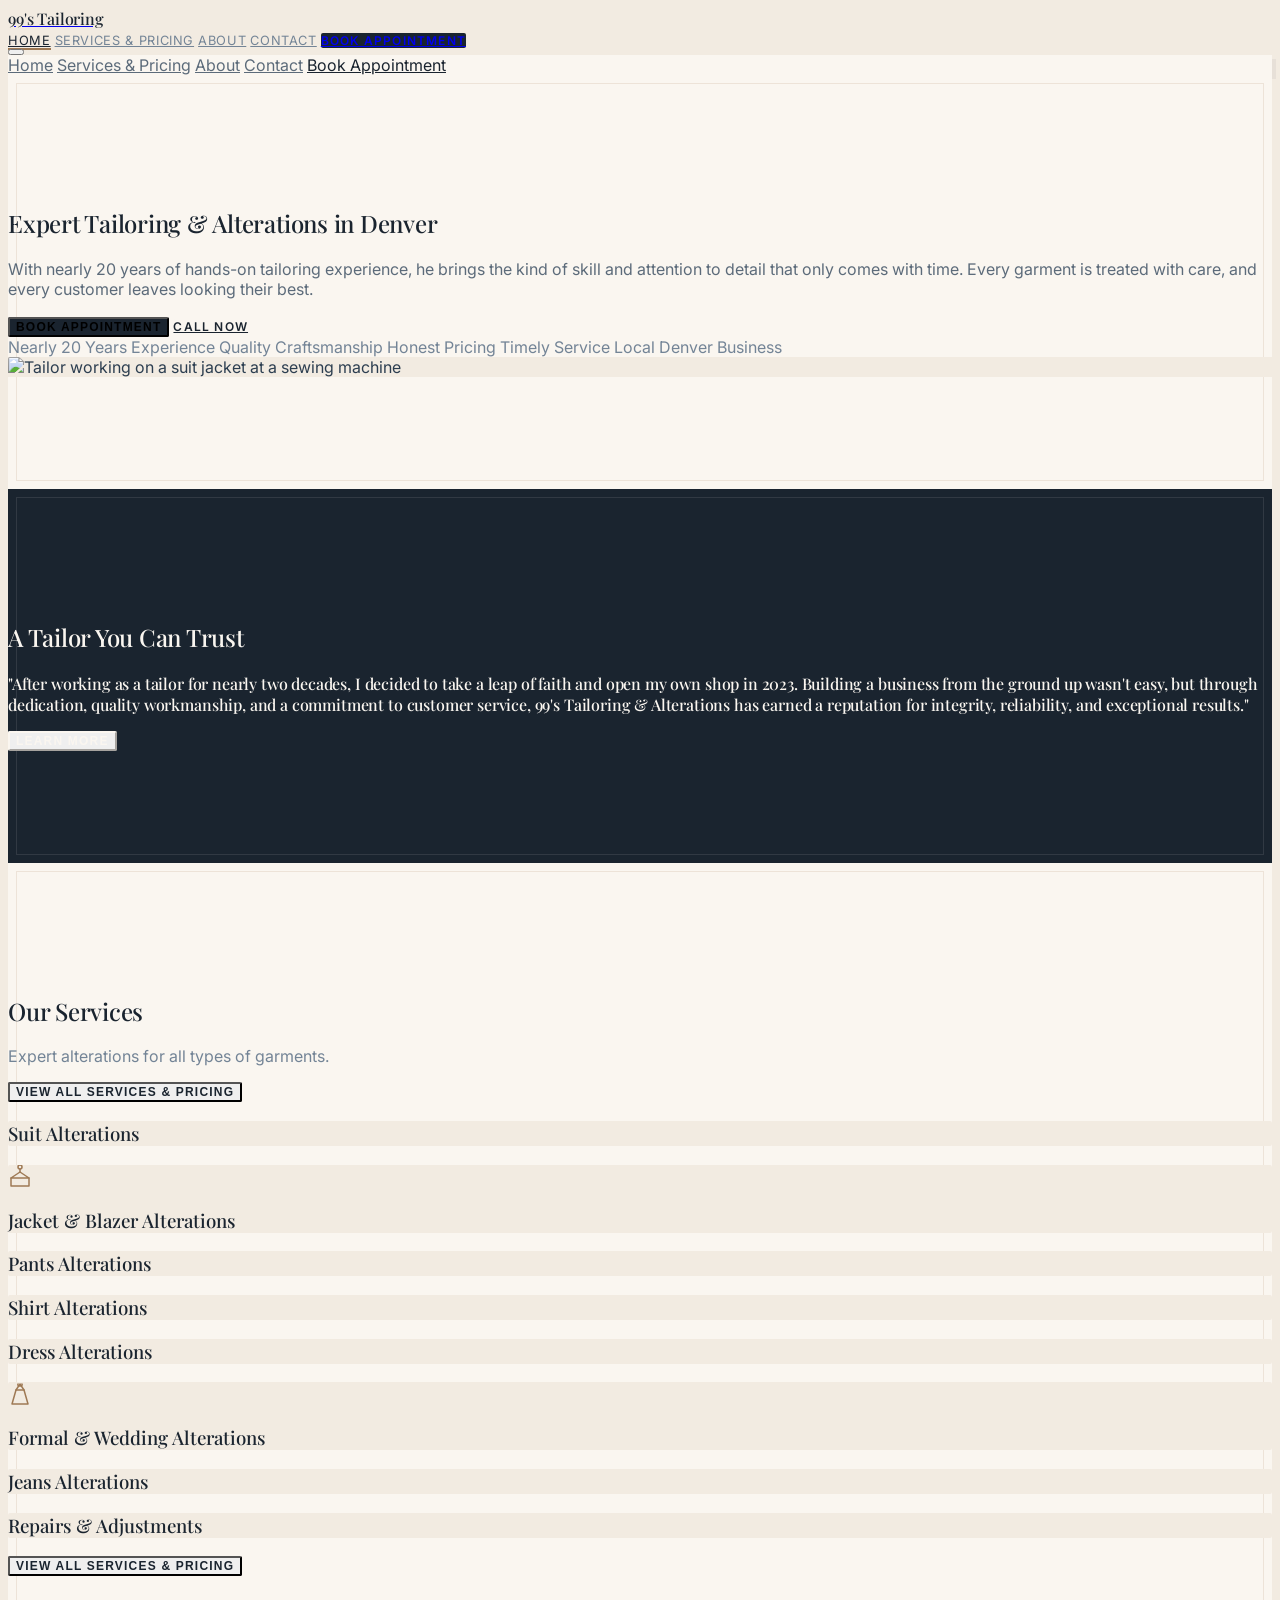
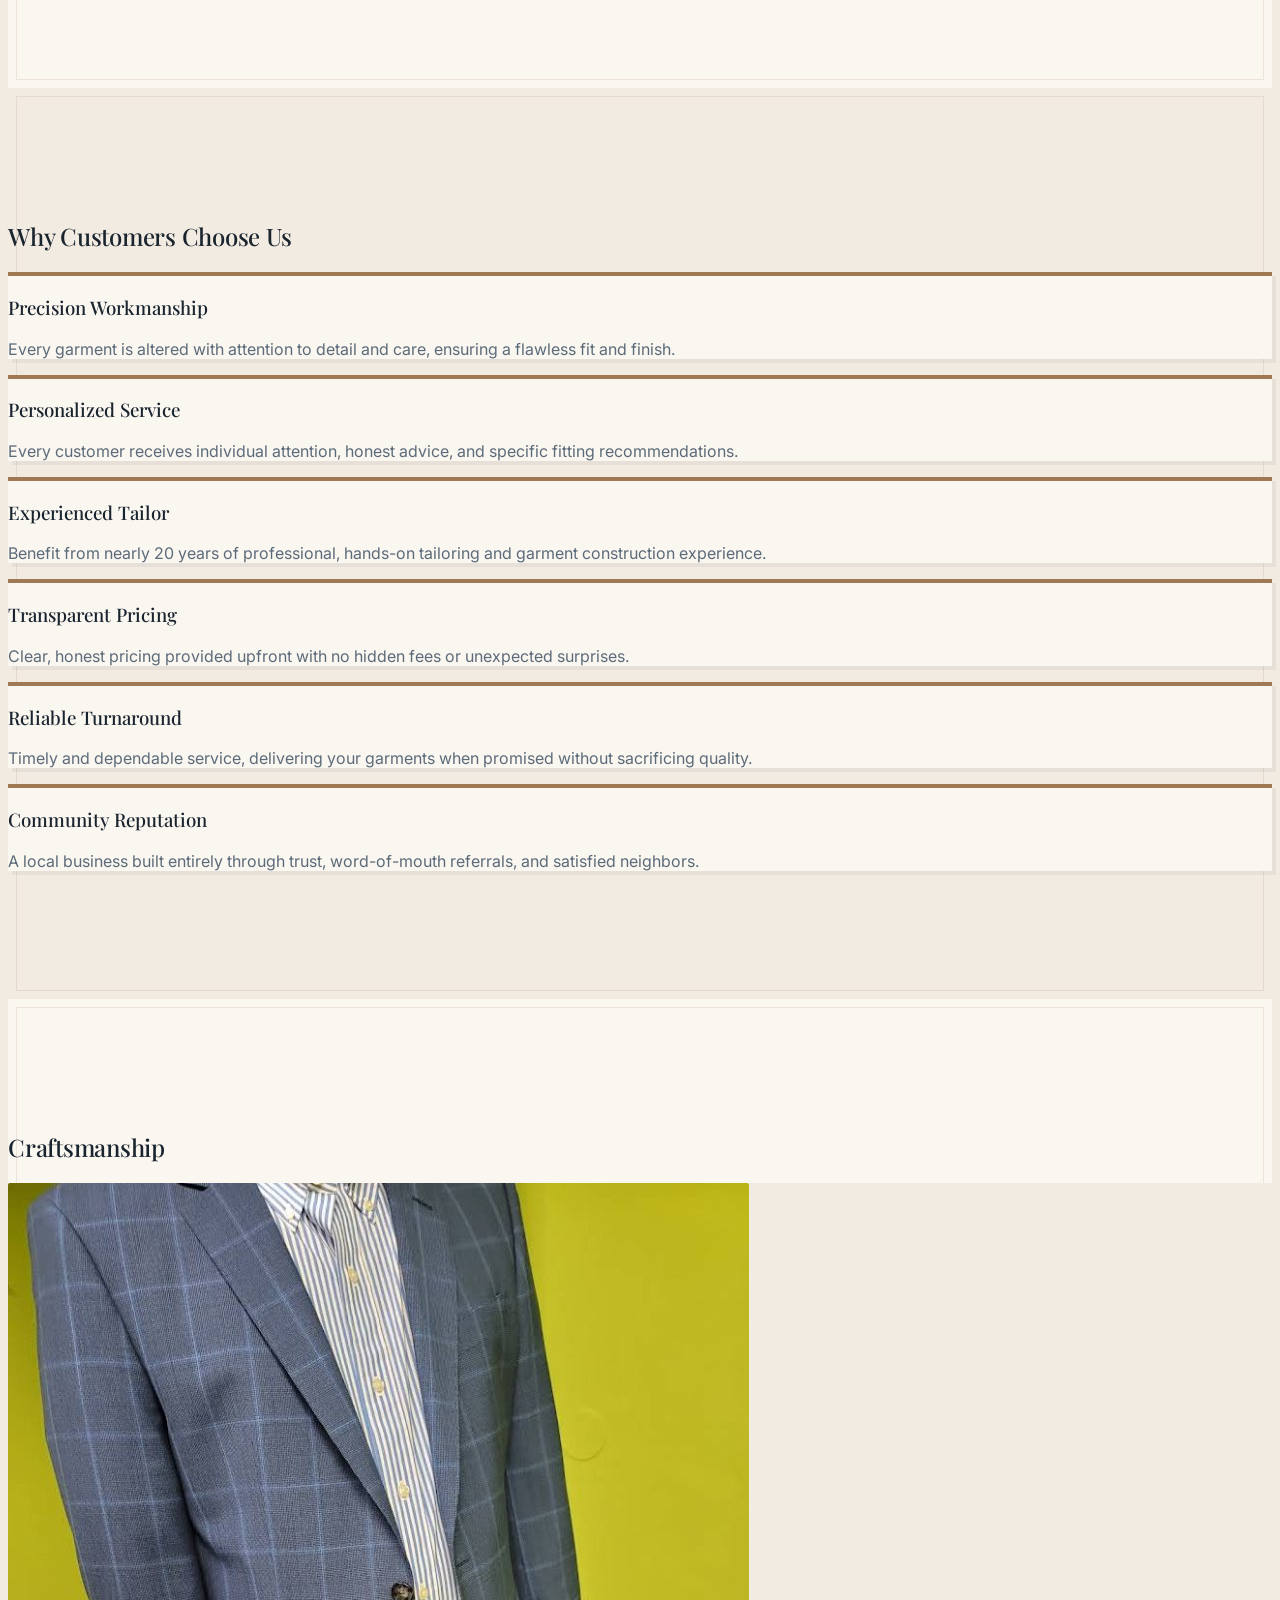
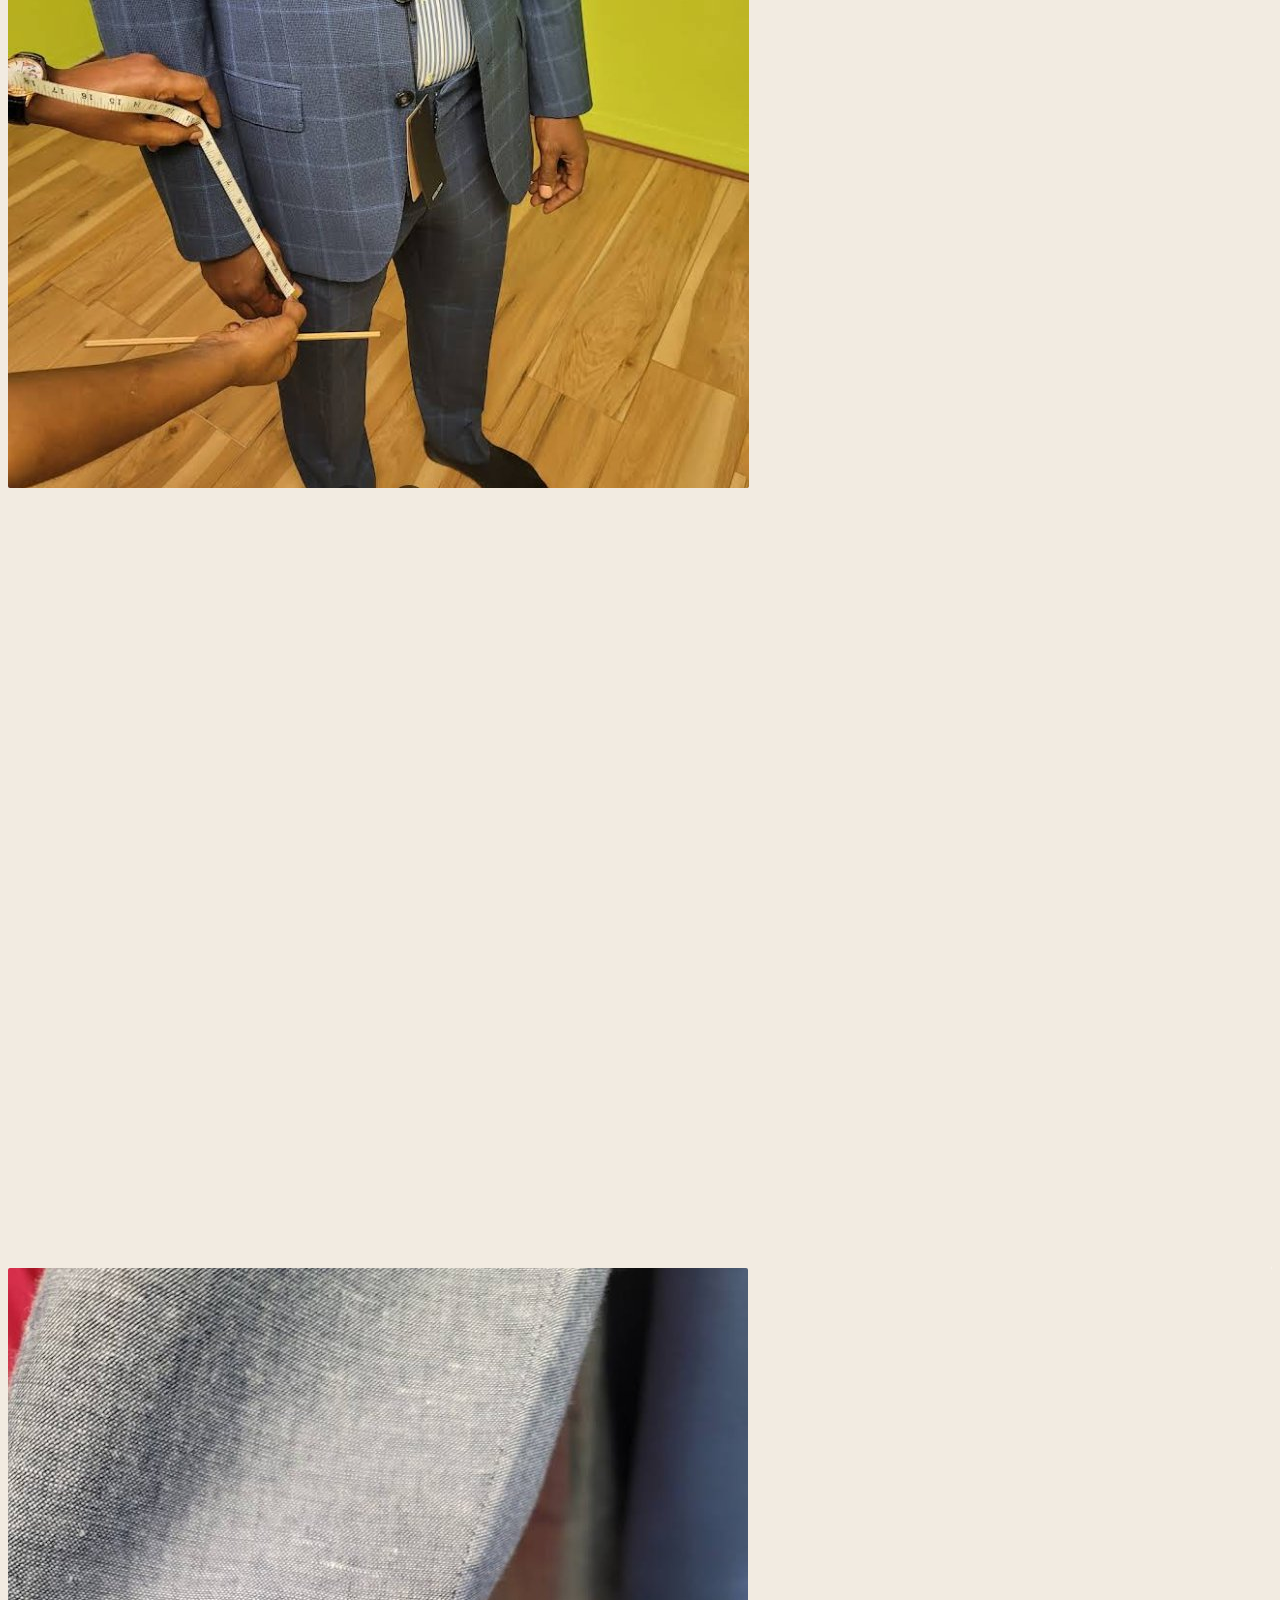
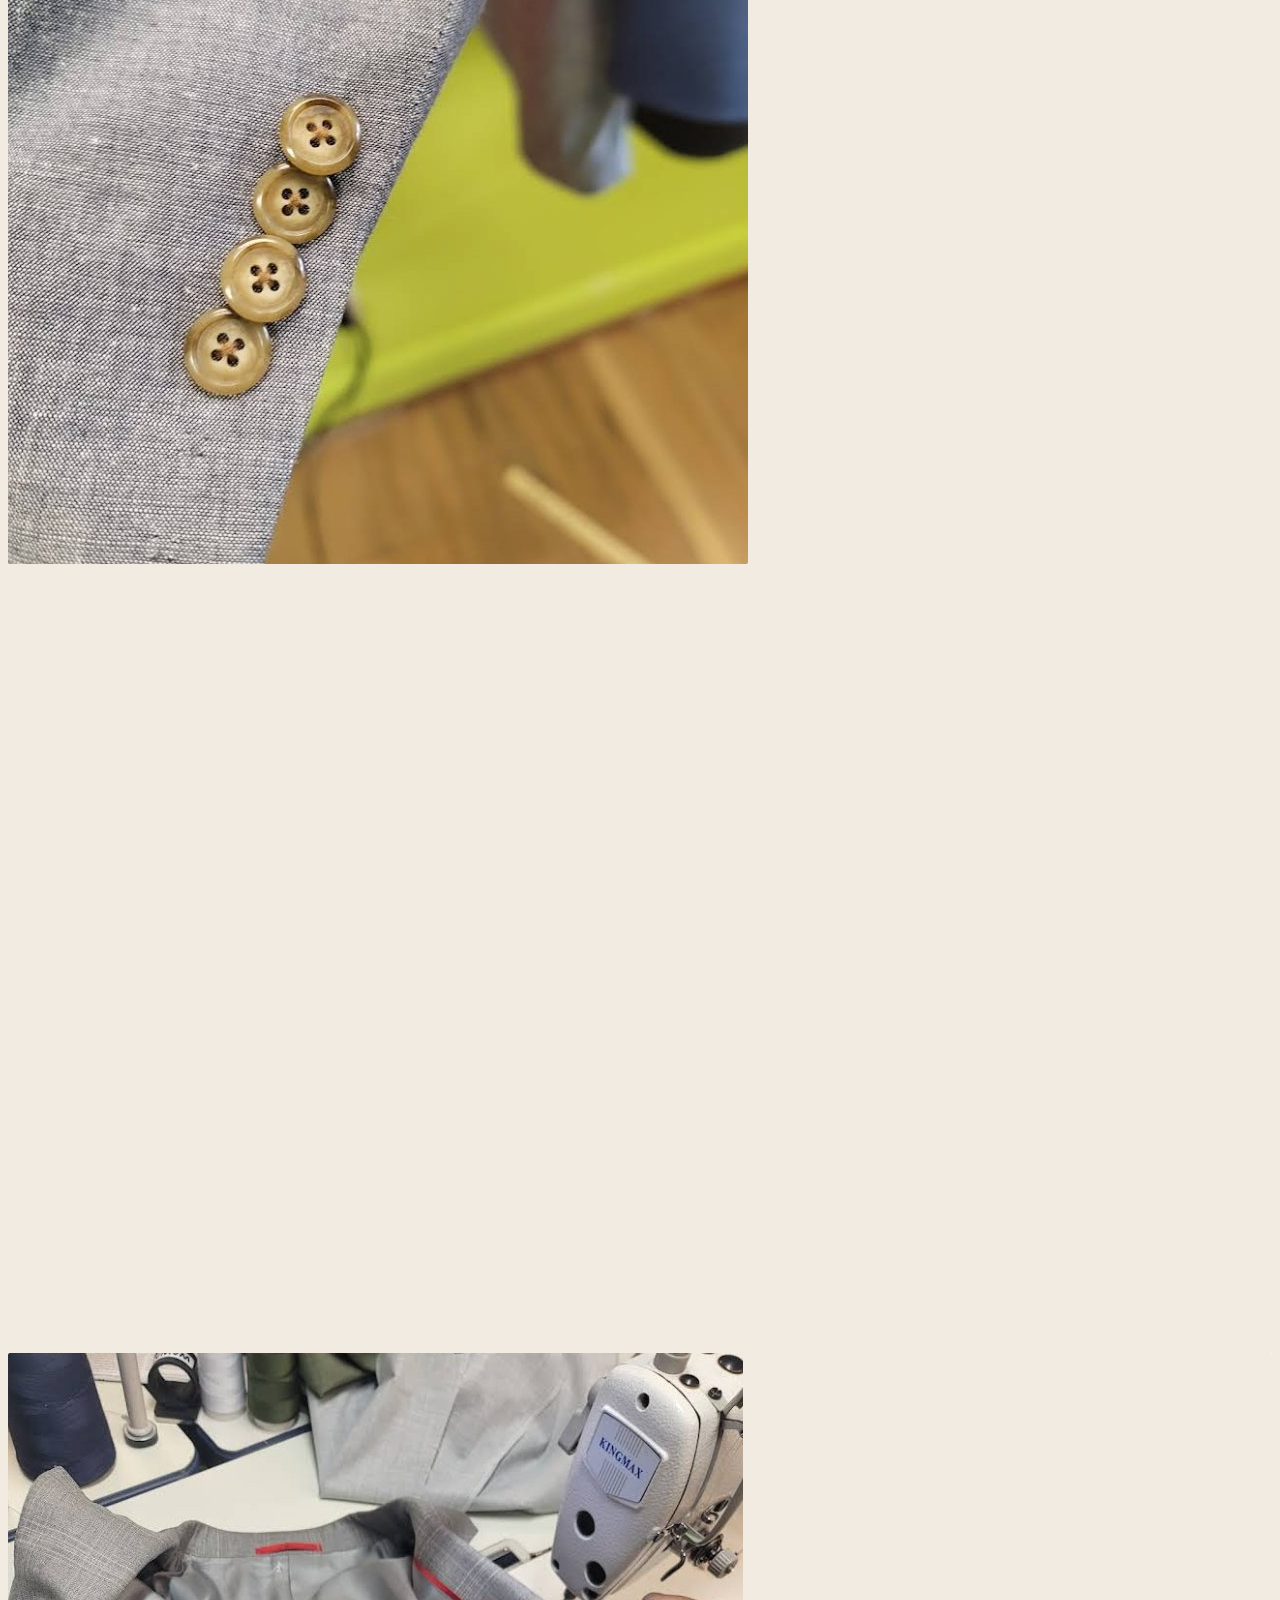
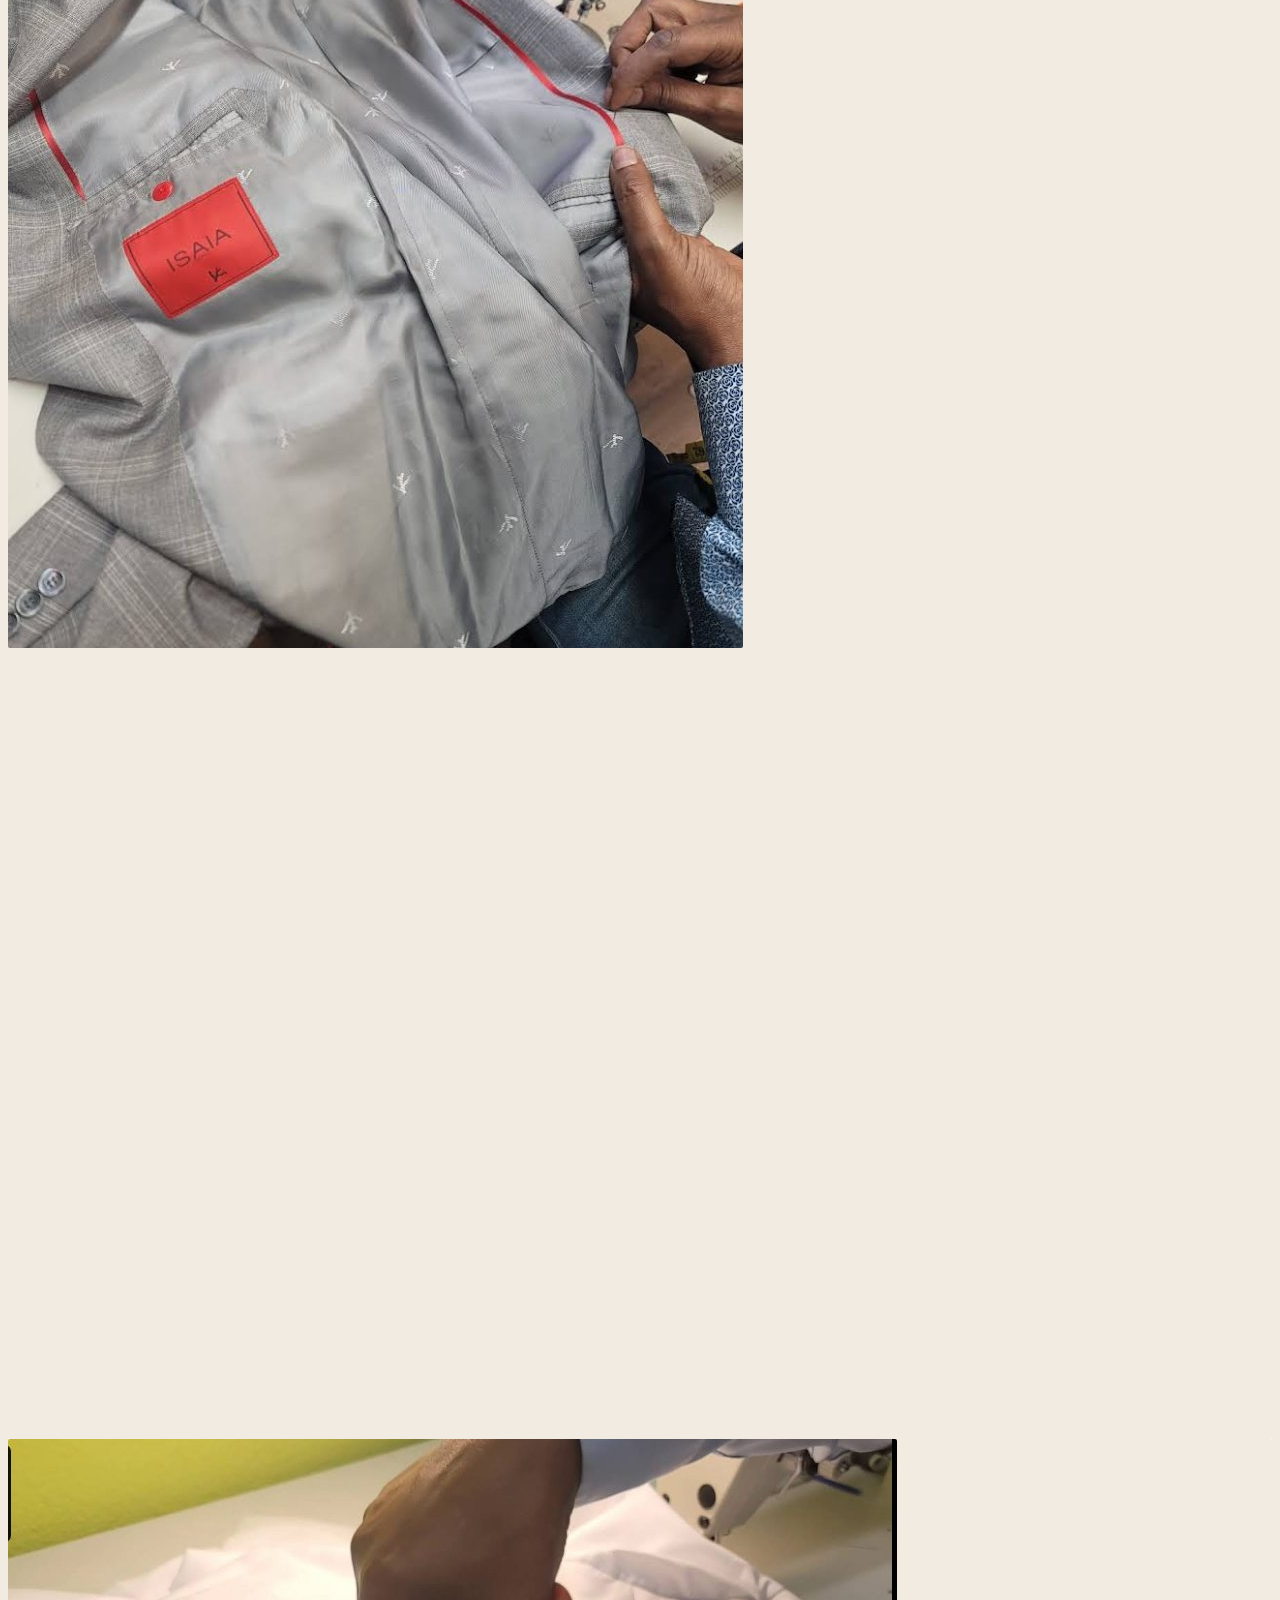
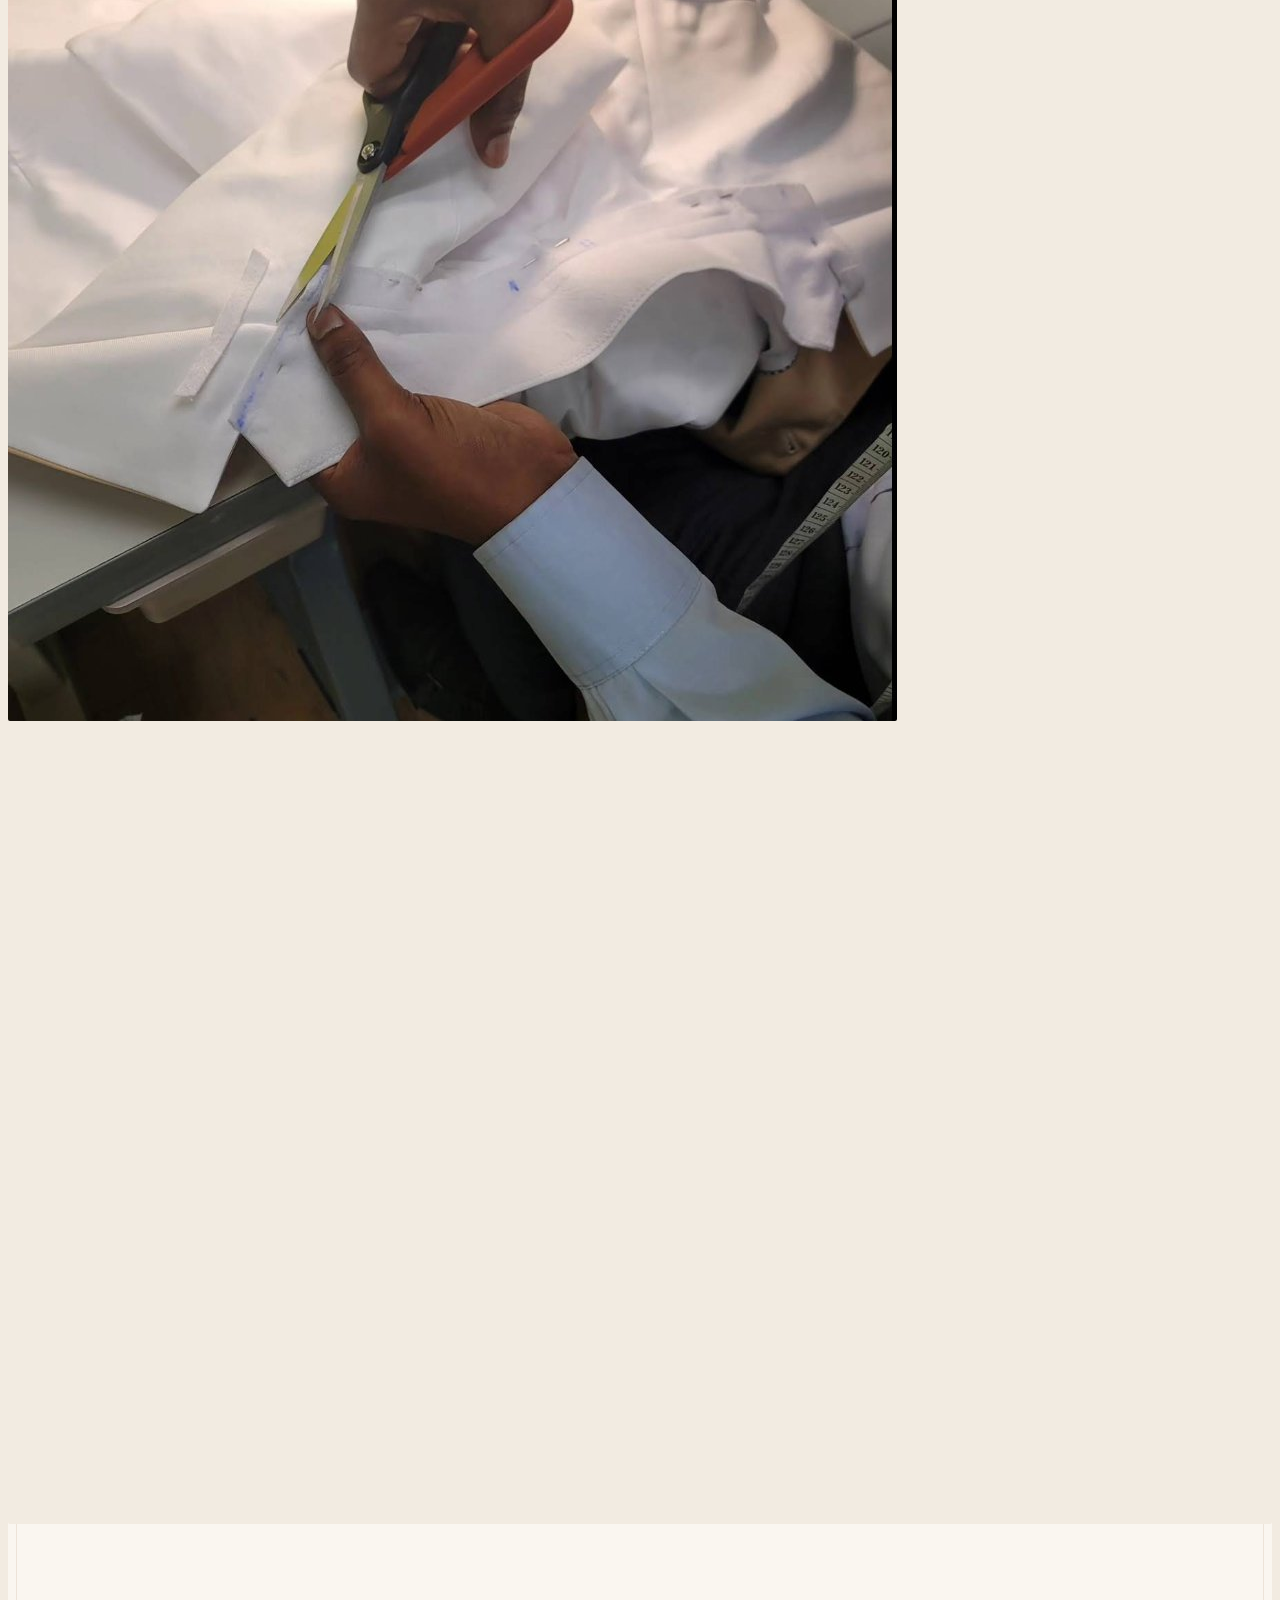
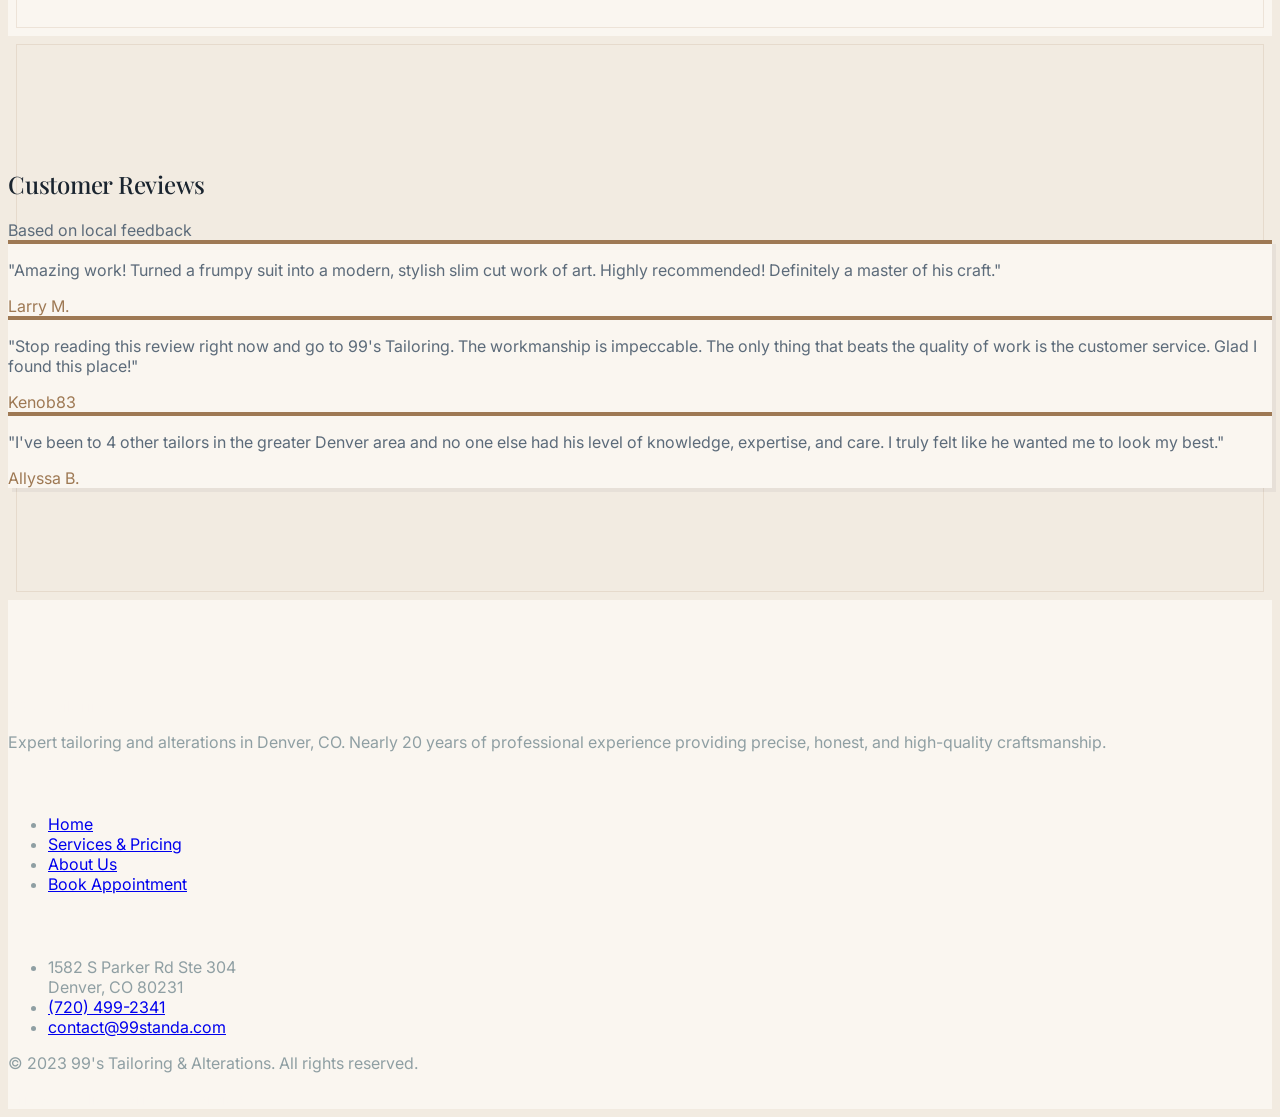
==== index.html @ 08b3a81f "Rename 99s_tailoring (7).html to index.html" ====
<html lang="en"><head>
    <meta charset="UTF-8">
    <meta name="viewport" content="width=device-width, initial-scale=1.0">
    <title>
      99's Tailoring &amp; Alterations | Expert Tailor in Denver, CO
    </title>
    <meta name="description" content="Expert tailoring and alterations in Denver. With nearly 20 years of experience, we provide precision workmanship on suits, dresses, pants, and more.">
    <script src="https://cdn.tailwindcss.com"></script>
    <script src="https://code.iconify.design/iconify-icon/1.0.7/iconify-icon.min.js"></script>
    <link href="https://fonts.googleapis.com/css2?family=Inter:wght@400;500;600&family=Playfair+Display:ital,wght@0,400;0,500;1,400;1,500&display=swap" rel="stylesheet">
    
    <style>
      :root {
        --bg-cream: #FAF6F0;
        --bg-warm: #F2EBE1;
        --navy-dark: #1A242F;
        --navy-light: #2C3E50;
        --accent-brown: #9E7954;
        --border-cream: #E8DFD3;
      }
      body { background-color: var(--bg-cream) !important; color: var(--navy-light) !important; font-family: 'Inter', sans-serif; }
      h1, h2, .font-serif { font-family: 'Playfair Display', serif !important; font-weight: 500 !important; color: var(--navy-dark) !important; letter-spacing: -0.01em !important; }
      h3 { font-family: 'Playfair Display', serif !important; color: var(--navy-dark) !important; font-weight: 500 !important; }
      .bg-white { background-color: var(--bg-cream) !important; }
      .bg-slate-50, .bg-slate-100 { background-color: var(--bg-warm) !important; }
      .bg-slate-900 { background-color: var(--navy-dark) !important; }
      .text-slate-900 { color: var(--navy-dark) !important; }
      .text-slate-800 { color: var(--navy-light) !important; }
      .text-slate-600 { color: #5C6B7A !important; }
      .text-slate-500 { color: #738496 !important; }
      .text-slate-400 { color: var(--accent-brown) !important; }
      .border-slate-200, .border-slate-100 { border-color: var(--border-cream) !important; }
      .border-slate-300 { border-color: #D5C8B8 !important; }
      button.bg-slate-900, button.text-slate-900, a.bg-slate-900, a.border-slate-200, .uppercase-btn { border-radius: 2px !important; text-transform: uppercase !important; letter-spacing: 0.1em !important; font-size: 0.75rem !important; font-weight: 600 !important; box-shadow: none !important; }
      .nav-link { text-transform: uppercase; letter-spacing: 0.05em; font-size: 0.8rem !important; }
      .nav-link.text-slate-900 { border-bottom: 2px solid var(--accent-brown); }
      .page-section section { position: relative; }
      .page-section section::before { content: ''; position: absolute; top: 8px; left: 8px; right: 8px; bottom: 8px; border: 1px solid rgba(158, 121, 84, 0.15); pointer-events: none; z-index: 0; }
      .page-section section > div { position: relative; z-index: 1; }
      img { border-radius: 2px !important; }
      .aspect-square { aspect-ratio: 3 / 4 !important; border-radius: 2px !important; }
      .shadow-sm { box-shadow: 4px 4px 0px rgba(26, 36, 47, 0.05) !important; }
      .border-dotted { border-bottom: 2px dotted var(--border-cream) !important; }
      iconify-icon { color: var(--accent-brown) !important; }
      footer { background-color: var(--navy-dark) !important; color: var(--bg-cream) !important; border-top: none !important; padding-top: 6rem !important; }
      footer .text-slate-900, footer h4, footer span { color: var(--bg-cream) !important; }
      footer .text-slate-500, footer p { color: #8F9FA3 !important; }
      footer .border-slate-100 { border-color: rgba(255,255,255,0.1) !important; }
      footer a:hover { color: #FFF !important; }
      .theme-dark { background-color: var(--navy-dark) !important; }
      .theme-dark h2, .theme-dark p, .theme-dark button { color: var(--bg-cream) !important; }
      .theme-dark button { border-color: var(--bg-cream) !important; }
      .theme-dark::before { border-color: rgba(250, 246, 240, 0.1) !important; }
      #home section { padding-top: 7rem; padding-bottom: 7rem; }
      #home .grid-cols-2 { gap: 4rem; }
      #services h2.text-lg { font-size: 1.5rem !important; font-family: 'Playfair Display', serif !important; color: var(--navy-dark) !important; border-bottom: 2px solid var(--accent-brown) !important; padding-bottom: 0.75rem !important; margin-bottom: 1.5rem !important; }
      #home .grid.md\:grid-cols-3 > div { border-top: 4px solid var(--accent-brown) !important; border-radius: 0 !important; }
      .rounded-lg, .rounded-xl, .rounded-md { border-radius: 2px !important; }
      .stitch-border { border: 2px dashed var(--accent-brown) !important; background-color: var(--bg-warm) !important; }
    </style>
    <style>
      body { font-family: 'Inter', sans-serif; }
      .page-section { display: none; }
      .page-section.active { display: block; }
      ::-webkit-scrollbar { width: 8px; }
      ::-webkit-scrollbar-track { background: #f1f5f9; }
      ::-webkit-scrollbar-thumb { background: #cbd5e1; border-radius: 4px; }
      ::-webkit-scrollbar-thumb:hover { background: #94a3b8; }
      .fade-in { animation: fadeIn 0.4s ease-in-out; }
      @keyframes fadeIn { from { opacity: 0; transform: translateY(5px); } to { opacity: 1; transform: translateY(0); } }
    </style>
  </head>
  <body class="bg-slate-50 text-slate-800 antialiased selection:bg-slate-200 selection:text-slate-900 flex flex-col min-h-screen">
    <!-- Navigation -->
    <header class="bg-white/80 backdrop-blur-md border-b border-slate-200 sticky top-0 z-50">
      <div class="max-w-7xl mx-auto px-6 h-20 flex items-center justify-between">
        <a href="#" onclick="nav('home')" class="flex items-center gap-2">
          <span class="font-serif font-medium text-2xl tracking-normal text-slate-900 uppercase">
            99's Tailoring
          </span>
        </a>
        <nav class="hidden md:flex items-center gap-8">
          <a href="#" onclick="nav('home')" class="nav-link text-sm hover:text-slate-900 transition-colors text-slate-900 font-semibold" data-target="home">Home</a>
          <a href="#" onclick="nav('services')" class="nav-link text-sm font-medium text-slate-500 hover:text-slate-900 transition-colors" data-target="services">Services &amp; Pricing</a>
          <a href="#" onclick="nav('about')" class="nav-link text-sm font-medium text-slate-500 hover:text-slate-900 transition-colors" data-target="about">About</a>
          <a href="#" onclick="nav('contact')" class="nav-link text-sm font-medium text-slate-500 hover:text-slate-900 transition-colors" data-target="contact">Contact</a>
          <a href="#" onclick="nav('book')" class="bg-slate-900 text-white px-5 py-2.5 rounded-md text-sm font-medium hover:bg-slate-800 transition-colors shadow-sm">Book Appointment</a>
        </nav>
        <button id="mobile-menu-btn" class="md:hidden text-slate-600 hover:text-slate-900 focus:outline-none">
          <iconify-icon icon="solar:hamburger-menu-linear" width="24" stroke-width="1.5"></iconify-icon>
        </button>
      </div>
      <div id="mobile-menu" class="hidden md:hidden bg-white border-b border-slate-200 absolute w-full left-0 top-20 shadow-sm">
        <div class="flex flex-col px-6 py-4 space-y-4">
          <a href="#" onclick="nav('home')" class="text-sm font-medium text-slate-600 hover:text-slate-900 block">Home</a>
          <a href="#" onclick="nav('services')" class="text-sm font-medium text-slate-600 hover:text-slate-900 block">Services &amp; Pricing</a>
          <a href="#" onclick="nav('about')" class="text-sm font-medium text-slate-600 hover:text-slate-900 block">About</a>
          <a href="#" onclick="nav('contact')" class="text-sm font-medium text-slate-600 hover:text-slate-900 block">Contact</a>
          <a href="#" onclick="nav('book')" class="text-sm font-medium text-slate-900 block">Book Appointment</a>
        </div>
      </div>
    </header>

    <main class="flex-grow flex flex-col">
      <!-- HOME PAGE -->
      <div id="home" class="page-section fade-in flex-grow active">
        <!-- Hero -->
        <section class="bg-white py-10 md:py-24 border-b border-slate-200">
          <div class="sm:px-6 grid md:grid-cols-2 gap-10 md:gap-12 max-w-7xl mr-auto ml-auto pr-5 pl-5 gap-x-10 gap-y-10 items-center">
            <div class="">
              <h1 class="font-serif text-4xl sm:text-5xl md:text-6xl text-slate-900 leading-tight mb-5 md:mb-8 text-center md:text-left">
                Expert Tailoring &amp; Alterations in Denver
              </h1>
              <p class="text-lg md:text-xl text-slate-600 mb-8 leading-relaxed font-light text-center md:text-left">
                With nearly 20 years of hands-on tailoring experience, he brings the kind of skill and attention to detail that only comes with time. Every garment is treated with care, and every customer leaves looking their best.
              </p>
              <div class="flex flex-col sm:flex-row gap-3 md:gap-4 mb-8 md:mb-10 justify-center md:justify-start">
                <button onclick="nav('book')" class="bg-slate-900 text-white px-6 py-3.5 md:py-3 rounded-md text-sm font-medium hover:bg-slate-800 transition-colors shadow-sm w-full sm:w-auto text-center flex justify-center">Book Appointment</button>
                <a href="tel:7204992341" class="bg-white text-slate-900 border border-slate-200 px-6 py-3.5 md:py-3 rounded-md text-sm font-medium hover:bg-slate-50 transition-colors flex items-center justify-center gap-2 shadow-sm w-full sm:w-auto">
                  <iconify-icon icon="solar:phone-linear" width="18"></iconify-icon>
                  Call Now
                </a>
              </div>
              <div class="flex flex-wrap justify-center md:justify-start gap-x-4 md:gap-x-6 gap-y-2.5 md:gap-y-3 text-xs sm:text-sm text-slate-500 font-medium">
                <span class="flex items-center gap-1.5"><iconify-icon icon="solar:star-circle-linear" class="text-slate-400" width="18"></iconify-icon>Nearly 20 Years Experience</span>
                <span class="flex items-center gap-1.5"><iconify-icon icon="solar:verified-check-linear" class="text-slate-400" width="18"></iconify-icon>Quality Craftsmanship</span>
                <span class="flex items-center gap-1.5"><iconify-icon icon="solar:tag-price-linear" class="text-slate-400" width="18"></iconify-icon>Honest Pricing</span>
                <span class="flex items-center gap-1.5"><iconify-icon icon="solar:clock-circle-linear" class="text-slate-400" width="18"></iconify-icon>Timely Service</span>
                <span class="flex items-center gap-1.5"><iconify-icon icon="solar:map-point-linear" class="text-slate-400" width="18"></iconify-icon>Local Denver Business</span>
              </div>
            </div>
            <div class="relative h-[22rem] sm:h-96 md:h-[40rem] rounded-none overflow-hidden border-8 md:border-[16px] border-white shadow-2xl bg-slate-100 mt-6 md:mt-0">
              <img src="https://hoirqrkdgbmvpwutwuwj.supabase.co/storage/v1/object/public/assets/assets/dd0b2b16-8ce7-40eb-905b-b3a85df867f7_1600w.jpg" alt="Tailor working on a suit jacket at a sewing machine" class="w-full h-full object-cover">
            </div>
          </div>
        </section>

        <!-- About Preview -->
        <section class="py-20 bg-slate-50 border-b border-slate-200 theme-dark">
          <div class="max-w-4xl mx-auto px-6 text-center">
            <h2 class="text-2xl md:text-3xl font-medium tracking-tight text-slate-900 mb-6">A Tailor You Can Trust</h2>
            <p class="text-xl md:text-2xl text-slate-600 mb-10 leading-relaxed font-serif italic max-w-4xl mx-auto">
              "After working as a tailor for nearly two decades, I decided to take a leap of faith and open my own shop in 2023. Building a business from the ground up wasn't easy, but through dedication, quality workmanship, and a commitment to customer service, 99's Tailoring &amp; Alterations has earned a reputation for integrity, reliability, and exceptional results."
            </p>
            <button onclick="nav('about')" class="text-sm font-medium text-slate-900 hover:text-slate-600 flex items-center justify-center gap-1 mx-auto transition-colors">
              Learn More <iconify-icon icon="solar:arrow-right-linear" width="16"></iconify-icon>
            </button>
          </div>
        </section>

        <!-- Services Preview -->
        <section class="py-20 bg-white border-b border-slate-200">
          <div class="max-w-7xl mx-auto px-6">
            <div class="flex justify-between items-end mb-12">
              <div>
                <h2 class="text-2xl md:text-3xl font-medium tracking-tight text-slate-900 mb-2">Our Services</h2>
                <p class="text-slate-500 text-sm">Expert alterations for all types of garments.</p>
              </div>
              <button onclick="nav('services')" class="hidden md:flex text-sm font-medium text-slate-900 hover:text-slate-600 items-center gap-1 transition-colors">
                View All Services &amp; Pricing <iconify-icon icon="solar:arrow-right-linear" width="16"></iconify-icon>
              </button>
            </div>
            <div class="grid grid-cols-2 md:grid-cols-4 gap-4 md:gap-6 mb-8 md:mb-0">
              <div class="bg-slate-50 border border-slate-100 p-6 rounded-lg text-center hover:border-slate-200 transition-colors"><iconify-icon icon="solar:user-circle-linear" class="text-slate-400 mb-3 text-2xl"></iconify-icon><h3 class="text-sm font-medium text-slate-900">Suit Alterations</h3></div>
              <div class="bg-slate-50 border border-slate-100 p-6 rounded-lg text-center hover:border-slate-200 transition-colors"><svg xmlns="http://www.w3.org/2000/svg" width="24" height="24" viewBox="0 0 24 24" fill="none" stroke="currentColor" stroke-width="1.5" stroke-linecap="round" stroke-linejoin="round" class="text-slate-400 mb-3 mx-auto" style="color:var(--accent-brown)"><path d="M12 4a2 2 0 1 1 0-4 2 2 0 0 1 0 4z" fill="none"/><path d="M12 4v3"/><path d="M12 7 3 13h18L12 7z"/><path d="M3 13v8h18v-8"/></svg><h3 class="text-sm font-medium text-slate-900">Jacket &amp; Blazer Alterations</h3></div>
              <div class="bg-slate-50 border border-slate-100 p-6 rounded-lg text-center hover:border-slate-200 transition-colors"><iconify-icon icon="solar:routing-2-linear" class="text-slate-400 mb-3 text-2xl"></iconify-icon><h3 class="text-sm font-medium text-slate-900">Pants Alterations</h3></div>
              <div class="bg-slate-50 border border-slate-100 p-6 rounded-lg text-center hover:border-slate-200 transition-colors"><iconify-icon icon="solar:user-id-linear" class="text-slate-400 mb-3 text-2xl"></iconify-icon><h3 class="text-sm font-medium text-slate-900">Shirt Alterations</h3></div>
              <div class="bg-slate-50 border border-slate-100 p-6 rounded-lg text-center hover:border-slate-200 transition-colors"><iconify-icon icon="solar:crown-star-linear" class="text-slate-400 mb-3 text-2xl"></iconify-icon><h3 class="text-sm font-medium text-slate-900">Dress Alterations</h3></div>
              <div class="bg-slate-50 border border-slate-100 p-6 rounded-lg text-center hover:border-slate-200 transition-colors"><svg xmlns="http://www.w3.org/2000/svg" width="24" height="24" viewBox="0 0 24 24" fill="none" stroke="currentColor" stroke-width="1.5" stroke-linecap="round" stroke-linejoin="round" class="text-slate-400 mb-3 mx-auto" style="color:var(--accent-brown)"><path d="M12 2 8 8l-4 14h16L16 8l-4-6z"/><path d="M8 8h8"/><path d="M10 2c0 0-1 2 2 2s2-2 2-2"/></svg><h3 class="text-sm font-medium text-slate-900">Formal &amp; Wedding Alterations</h3></div>
              <div class="bg-slate-50 border border-slate-100 p-6 rounded-lg text-center hover:border-slate-200 transition-colors"><iconify-icon icon="solar:layers-linear" class="text-slate-400 mb-3 text-2xl"></iconify-icon><h3 class="text-sm font-medium text-slate-900">Jeans Alterations</h3></div>
              <div class="bg-slate-50 border border-slate-100 p-6 rounded-lg text-center hover:border-slate-200 transition-colors"><iconify-icon icon="solar:ruler-linear" class="text-slate-400 mb-3 text-2xl"></iconify-icon><h3 class="text-sm font-medium text-slate-900">Repairs &amp; Adjustments</h3></div>
            </div>
            <button onclick="nav('services')" class="md:hidden mt-6 text-sm font-medium text-slate-900 flex items-center justify-center w-full gap-1">View All Services &amp; Pricing <iconify-icon icon="solar:arrow-right-linear" width="16"></iconify-icon></button>
          </div>
        </section>

        <!-- Why Customers Choose Us -->
        <section class="py-20 bg-slate-50 border-b border-slate-200">
          <div class="max-w-7xl mx-auto px-6">
            <h2 class="text-2xl md:text-3xl font-medium tracking-tight text-slate-900 mb-12 text-center">Why Customers Choose Us</h2>
            <div class="grid md:grid-cols-3 gap-8">
              <div class="bg-white p-6 rounded-lg border border-slate-200 shadow-sm"><div class="w-10 h-10 bg-slate-100 rounded-md flex items-center justify-center mb-4 border border-slate-200"><iconify-icon icon="solar:ruler-pen-linear" class="text-slate-700" width="20"></iconify-icon></div><h3 class="text-base font-medium text-slate-900 mb-2">Precision Workmanship</h3><p class="text-sm text-slate-600 leading-relaxed">Every garment is altered with attention to detail and care, ensuring a flawless fit and finish.</p></div>
              <div class="bg-white p-6 rounded-lg border border-slate-200 shadow-sm"><div class="w-10 h-10 bg-slate-100 rounded-md flex items-center justify-center mb-4 border border-slate-200"><iconify-icon icon="solar:users-group-two-rounded-linear" class="text-slate-700" width="20"></iconify-icon></div><h3 class="text-base font-medium text-slate-900 mb-2">Personalized Service</h3><p class="text-sm text-slate-600 leading-relaxed">Every customer receives individual attention, honest advice, and specific fitting recommendations.</p></div>
              <div class="bg-white p-6 rounded-lg border border-slate-200 shadow-sm"><div class="w-10 h-10 bg-slate-100 rounded-md flex items-center justify-center mb-4 border border-slate-200"><iconify-icon icon="solar:medal-star-linear" class="text-slate-700" width="20"></iconify-icon></div><h3 class="text-base font-medium text-slate-900 mb-2">Experienced Tailor</h3><p class="text-sm text-slate-600 leading-relaxed">Benefit from nearly 20 years of professional, hands-on tailoring and garment construction experience.</p></div>
              <div class="bg-white p-6 rounded-lg border border-slate-200 shadow-sm"><div class="w-10 h-10 bg-slate-100 rounded-md flex items-center justify-center mb-4 border border-slate-200"><iconify-icon icon="solar:wad-of-money-linear" class="text-slate-700" width="20"></iconify-icon></div><h3 class="text-base font-medium text-slate-900 mb-2">Transparent Pricing</h3><p class="text-sm text-slate-600 leading-relaxed">Clear, honest pricing provided upfront with no hidden fees or unexpected surprises.</p></div>
              <div class="bg-white p-6 rounded-lg border border-slate-200 shadow-sm"><div class="w-10 h-10 bg-slate-100 rounded-md flex items-center justify-center mb-4 border border-slate-200"><iconify-icon icon="solar:calendar-date-linear" class="text-slate-700" width="20"></iconify-icon></div><h3 class="text-base font-medium text-slate-900 mb-2">Reliable Turnaround</h3><p class="text-sm text-slate-600 leading-relaxed">Timely and dependable service, delivering your garments when promised without sacrificing quality.</p></div>
              <div class="bg-white p-6 rounded-lg border border-slate-200 shadow-sm"><div class="w-10 h-10 bg-slate-100 rounded-md flex items-center justify-center mb-4 border border-slate-200"><iconify-icon icon="solar:hand-shake-linear" class="text-slate-700" width="20"></iconify-icon></div><h3 class="text-base font-medium text-slate-900 mb-2">Community Reputation</h3><p class="text-sm text-slate-600 leading-relaxed">A local business built entirely through trust, word-of-mouth referrals, and satisfied neighbors.</p></div>
            </div>
          </div>
        </section>

        <!-- Gallery -->
        <section class="py-20 bg-white border-b border-slate-200">
          <div class="max-w-7xl mx-auto px-6">
            <h2 class="text-2xl md:text-3xl font-medium tracking-tight text-slate-900 mb-10">Craftsmanship</h2>
            <div class="grid grid-cols-2 md:grid-cols-4 gap-4">
              <div class="aspect-square bg-slate-100 rounded-lg overflow-hidden border border-slate-200">
                <img src="[data-uri]" alt="Suit fitting measurement" class="w-full h-full object-cover object-top">
              </div>
              <div class="aspect-square bg-slate-100 rounded-lg overflow-hidden border border-slate-200">
                <img src="[data-uri]" alt="Suit buttons detail" class="w-full h-full object-cover object-center">
              </div>
              <div class="aspect-square bg-slate-100 rounded-lg overflow-hidden border border-slate-200">
                <img src="[data-uri]" alt="Suit jacket lining work" class="w-full h-full object-cover object-center">
              </div>
              <div class="aspect-square bg-slate-100 rounded-lg overflow-hidden border border-slate-200">
                <img src="[data-uri]" alt="Fabric cutting detail" class="w-full h-full object-cover object-center">
              </div>
            </div>
          </div>
        </section>

        <!-- Reviews -->
        <section class="py-20 bg-slate-50 border-b border-slate-200">
          <div class="max-w-7xl mx-auto px-6">
            <div class="text-center mb-12">
              <h2 class="text-2xl md:text-3xl font-medium tracking-tight text-slate-900 mb-4">Customer Reviews</h2>
              <div class="flex justify-center items-center gap-1 text-slate-900">
                <iconify-icon icon="solar:star-bold" class="text-slate-900" width="20"></iconify-icon>
                <iconify-icon icon="solar:star-bold" class="text-slate-900" width="20"></iconify-icon>
                <iconify-icon icon="solar:star-bold" class="text-slate-900" width="20"></iconify-icon>
                <iconify-icon icon="solar:star-bold" class="text-slate-900" width="20"></iconify-icon>
                <iconify-icon icon="solar:star-bold" class="text-slate-900" width="20"></iconify-icon>
                <span class="ml-2 text-sm font-medium text-slate-600">Based on local feedback</span>
              </div>
            </div>
            <div class="grid md:grid-cols-3 gap-6">
              <div class="bg-white p-6 rounded-lg border border-slate-200 shadow-sm flex flex-col justify-between">
                <div><div class="flex gap-1 mb-3"><iconify-icon icon="solar:star-bold" class="text-slate-900" width="16"></iconify-icon><iconify-icon icon="solar:star-bold" class="text-slate-900" width="16"></iconify-icon><iconify-icon icon="solar:star-bold" class="text-slate-900" width="16"></iconify-icon><iconify-icon icon="solar:star-bold" class="text-slate-900" width="16"></iconify-icon><iconify-icon icon="solar:star-bold" class="text-slate-900" width="16"></iconify-icon></div><p class="text-sm text-slate-600 leading-relaxed mb-4">"Amazing work! Turned a frumpy suit into a modern, stylish slim cut work of art. Highly recommended! Definitely a master of his craft."</p></div>
                <span class="text-xs font-medium text-slate-400 uppercase tracking-wide">Larry M.</span>
              </div>
              <div class="bg-white p-6 rounded-lg border border-slate-200 shadow-sm flex flex-col justify-between">
                <div><div class="flex gap-1 mb-3"><iconify-icon icon="solar:star-bold" class="text-slate-900" width="16"></iconify-icon><iconify-icon icon="solar:star-bold" class="text-slate-900" width="16"></iconify-icon><iconify-icon icon="solar:star-bold" class="text-slate-900" width="16"></iconify-icon><iconify-icon icon="solar:star-bold" class="text-slate-900" width="16"></iconify-icon><iconify-icon icon="solar:star-bold" class="text-slate-900" width="16"></iconify-icon></div><p class="text-sm text-slate-600 leading-relaxed mb-4">"Stop reading this review right now and go to 99's Tailoring. The workmanship is impeccable. The only thing that beats the quality of work is the customer service. Glad I found this place!"</p></div>
                <span class="text-xs font-medium text-slate-400 uppercase tracking-wide">Kenob83</span>
              </div>
              <div class="bg-white p-6 rounded-lg border border-slate-200 shadow-sm flex flex-col justify-between">
                <div><div class="flex gap-1 mb-3"><iconify-icon icon="solar:star-bold" class="text-slate-900" width="16"></iconify-icon><iconify-icon icon="solar:star-bold" class="text-slate-900" width="16"></iconify-icon><iconify-icon icon="solar:star-bold" class="text-slate-900" width="16"></iconify-icon><iconify-icon icon="solar:star-bold" class="text-slate-900" width="16"></iconify-icon><iconify-icon icon="solar:star-bold" class="text-slate-900" width="16"></iconify-icon></div><p class="text-sm text-slate-600 leading-relaxed mb-4">"I've been to 4 other tailors in the greater Denver area and no one else had his level of knowledge, expertise, and care. I truly felt like he wanted me to look my best."</p></div>
                <span class="text-xs font-medium text-slate-400 uppercase tracking-wide">Allyssa B.</span>
              </div>
            </div>
          </div>
        </section>
      </div>

      <!-- SERVICES & PRICING PAGE -->
      <div id="services" class="page-section fade-in flex-grow bg-white">
        <section class="py-16 md:py-24 border-b border-slate-200">
          <div class="max-w-3xl mx-auto px-6">
            <h1 class="text-3xl md:text-4xl font-medium tracking-tight text-slate-900 mb-6 text-center">Services &amp; Pricing</h1>
            <div class="bg-slate-50 border border-slate-200 p-4 rounded-md mb-12 text-center">
              <p class="text-sm text-slate-600"><span class="font-medium text-slate-900">Notice:</span> Prices listed are starting prices. Final pricing may vary depending on garment construction, fabric, complexity, and required adjustments.</p>
            </div>
            <div class="space-y-12">
              <div>
                <h2 class="text-lg font-medium tracking-tight text-slate-900 mb-4 border-b border-slate-200 pb-2 flex items-center gap-2"><iconify-icon icon="solar:clothes-linear" class="text-slate-400"></iconify-icon>Blazer / Coat</h2>
                <ul class="space-y-3">
                  <li class="flex justify-between items-end"><span class="text-sm text-slate-600 bg-white pr-2 z-10">Shorten Sleeve</span><div class="flex-grow border-b border-dotted border-slate-300 mb-1 mx-2"></div><span class="text-sm font-medium text-slate-900 bg-white pl-2 z-10">$50</span></li>
                  <li class="flex justify-between items-end"><span class="text-sm text-slate-600 bg-white pr-2 z-10">Taper Sleeve</span><div class="flex-grow border-b border-dotted border-slate-300 mb-1 mx-2"></div><span class="text-sm font-medium text-slate-900 bg-white pl-2 z-10">$45</span></li>
                  <li class="flex justify-between items-end"><span class="text-sm text-slate-600 bg-white pr-2 z-10">Side In/Out</span><div class="flex-grow border-b border-dotted border-slate-300 mb-1 mx-2"></div><span class="text-sm font-medium text-slate-900 bg-white pl-2 z-10">$52</span></li>
                  <li class="flex justify-between items-end"><span class="text-sm text-slate-600 bg-white pr-2 z-10">Reduce Breast</span><div class="flex-grow border-b border-dotted border-slate-300 mb-1 mx-2"></div><span class="text-sm font-medium text-slate-900 bg-white pl-2 z-10">$85</span></li>
                  <li class="flex justify-between items-end"><span class="text-sm text-slate-600 bg-white pr-2 z-10">Center In/Out</span><div class="flex-grow border-b border-dotted border-slate-300 mb-1 mx-2"></div><span class="text-sm font-medium text-slate-900 bg-white pl-2 z-10">$30</span></li>
                  <li class="flex justify-between items-end"><span class="text-sm text-slate-600 bg-white pr-2 z-10">Raise Collar</span><div class="flex-grow border-b border-dotted border-slate-300 mb-1 mx-2"></div><span class="text-sm font-medium text-slate-900 bg-white pl-2 z-10">$50</span></li>
                  <li class="flex justify-between items-end"><span class="text-sm text-slate-600 bg-white pr-2 z-10">Shorten Coat</span><div class="flex-grow border-b border-dotted border-slate-300 mb-1 mx-2"></div><span class="text-sm font-medium text-slate-900 bg-white pl-2 z-10">$130</span></li>
                  <li class="flex justify-between items-end"><span class="text-sm text-slate-600 bg-white pr-2 z-10">Cut Shoulder</span><div class="flex-grow border-b border-dotted border-slate-300 mb-1 mx-2"></div><span class="text-sm font-medium text-slate-900 bg-white pl-2 z-10">$230</span></li>
                  <li class="flex justify-between items-end"><span class="text-sm text-slate-600 bg-white pr-2 z-10">Shorten Sleeve (from top)</span><div class="flex-grow border-b border-dotted border-slate-300 mb-1 mx-2"></div><span class="text-sm font-medium text-slate-900 bg-white pl-2 z-10">$135–230</span></li>
                </ul>
              </div>
              <div>
                <h2 class="text-lg font-medium tracking-tight text-slate-900 mb-4 border-b border-slate-200 pb-2 flex items-center gap-2"><iconify-icon icon="solar:routing-2-linear" class="text-slate-400"></iconify-icon>Pants</h2>
                <ul class="space-y-3">
                  <li class="flex justify-between items-end"><span class="text-sm text-slate-600 bg-white pr-2 z-10">Plain Bottom</span><div class="flex-grow border-b border-dotted border-slate-300 mb-1 mx-2"></div><span class="text-sm font-medium text-slate-900 bg-white pl-2 z-10">$23</span></li>
                  <li class="flex justify-between items-end"><span class="text-sm text-slate-600 bg-white pr-2 z-10">Taper Full Leg</span><div class="flex-grow border-b border-dotted border-slate-300 mb-1 mx-2"></div><span class="text-sm font-medium text-slate-900 bg-white pl-2 z-10">$37</span></li>
                  <li class="flex justify-between items-end"><span class="text-sm text-slate-600 bg-white pr-2 z-10">Waist Seat In/Out</span><div class="flex-grow border-b border-dotted border-slate-300 mb-1 mx-2"></div><span class="text-sm font-medium text-slate-900 bg-white pl-2 z-10">$36</span></li>
                  <li class="flex justify-between items-end"><span class="text-sm text-slate-600 bg-white pr-2 z-10">Side In w/ Pocket</span><div class="flex-grow border-b border-dotted border-slate-300 mb-1 mx-2"></div><span class="text-sm font-medium text-slate-900 bg-white pl-2 z-10">$38</span></li>
                  <li class="flex justify-between items-end"><span class="text-sm text-slate-600 bg-white pr-2 z-10">Crotch In/Out</span><div class="flex-grow border-b border-dotted border-slate-300 mb-1 mx-2"></div><span class="text-sm font-medium text-slate-900 bg-white pl-2 z-10">$25</span></li>
                  <li class="flex justify-between items-end"><span class="text-sm text-slate-600 bg-white pr-2 z-10">Shirt Gripper</span><div class="flex-grow border-b border-dotted border-slate-300 mb-1 mx-2"></div><span class="text-sm font-medium text-slate-900 bg-white pl-2 z-10">$28</span></li>
                  <li class="flex justify-between items-end"><span class="text-sm text-slate-600 bg-white pr-2 z-10">Cuff</span><div class="flex-grow border-b border-dotted border-slate-300 mb-1 mx-2"></div><span class="text-sm font-medium text-slate-900 bg-white pl-2 z-10">$28</span></li>
                  <li class="flex justify-between items-end"><span class="text-sm text-slate-600 bg-white pr-2 z-10">Heel Guard</span><div class="flex-grow border-b border-dotted border-slate-300 mb-1 mx-2"></div><span class="text-sm font-medium text-slate-900 bg-white pl-2 z-10">$20</span></li>
                  <li class="flex justify-between items-end"><span class="text-sm text-slate-600 bg-white pr-2 z-10">Cut Waist Band</span><div class="flex-grow border-b border-dotted border-slate-300 mb-1 mx-2"></div><span class="text-sm font-medium text-slate-900 bg-white pl-2 z-10">$40</span></li>
                  <li class="flex justify-between items-end"><span class="text-sm text-slate-600 bg-white pr-2 z-10">Suspender Button</span><div class="flex-grow border-b border-dotted border-slate-300 mb-1 mx-2"></div><span class="text-sm font-medium text-slate-900 bg-white pl-2 z-10">$25</span></li>
                  <li class="flex justify-between items-end"><span class="text-sm text-slate-600 bg-white pr-2 z-10">Change Zipper</span><div class="flex-grow border-b border-dotted border-slate-300 mb-1 mx-2"></div><span class="text-sm font-medium text-slate-900 bg-white pl-2 z-10">$26</span></li>
                  <li class="flex justify-between items-end"><span class="text-sm text-slate-600 bg-white pr-2 z-10">Recut Pants</span><div class="flex-grow border-b border-dotted border-slate-300 mb-1 mx-2"></div><span class="text-sm font-medium text-slate-900 bg-white pl-2 z-10">$145</span></li>
                </ul>
              </div>
              <div>
                <h2 class="text-lg font-medium tracking-tight text-slate-900 mb-4 border-b border-slate-200 pb-2 flex items-center gap-2"><iconify-icon icon="solar:user-id-linear" class="text-slate-400"></iconify-icon>Shirts</h2>
                <ul class="space-y-3">
                  <li class="flex justify-between items-end"><span class="text-sm text-slate-600 bg-white pr-2 z-10">Shorten Sleeve</span><div class="flex-grow border-b border-dotted border-slate-300 mb-1 mx-2"></div><span class="text-sm font-medium text-slate-900 bg-white pl-2 z-10">$34</span></li>
                  <li class="flex justify-between items-end"><span class="text-sm text-slate-600 bg-white pr-2 z-10">Shorten Sleeve (from top)</span><div class="flex-grow border-b border-dotted border-slate-300 mb-1 mx-2"></div><span class="text-sm font-medium text-slate-900 bg-white pl-2 z-10">$45</span></li>
                  <li class="flex justify-between items-end"><span class="text-sm text-slate-600 bg-white pr-2 z-10">Shorten Bottom</span><div class="flex-grow border-b border-dotted border-slate-300 mb-1 mx-2"></div><span class="text-sm font-medium text-slate-900 bg-white pl-2 z-10">$25</span></li>
                  <li class="flex justify-between items-end"><span class="text-sm text-slate-600 bg-white pr-2 z-10">Side In</span><div class="flex-grow border-b border-dotted border-slate-300 mb-1 mx-2"></div><span class="text-sm font-medium text-slate-900 bg-white pl-2 z-10">$30</span></li>
                  <li class="flex justify-between items-end"><span class="text-sm text-slate-600 bg-white pr-2 z-10">Side In (long sleeve)</span><div class="flex-grow border-b border-dotted border-slate-300 mb-1 mx-2"></div><span class="text-sm font-medium text-slate-900 bg-white pl-2 z-10">$38</span></li>
                  <li class="flex justify-between items-end"><span class="text-sm text-slate-600 bg-white pr-2 z-10">Dart</span><div class="flex-grow border-b border-dotted border-slate-300 mb-1 mx-2"></div><span class="text-sm font-medium text-slate-900 bg-white pl-2 z-10">$20</span></li>
                </ul>
              </div>
              <div>
                <h2 class="text-lg font-medium tracking-tight text-slate-900 mb-4 border-b border-slate-200 pb-2 flex items-center gap-2"><iconify-icon icon="solar:layers-linear" class="text-slate-400"></iconify-icon>Jeans</h2>
                <ul class="space-y-3">
                  <li class="flex justify-between items-end"><span class="text-sm text-slate-600 bg-white pr-2 z-10">Plain Bottom</span><div class="flex-grow border-b border-dotted border-slate-300 mb-1 mx-2"></div><span class="text-sm font-medium text-slate-900 bg-white pl-2 z-10">$20</span></li>
                  <li class="flex justify-between items-end"><span class="text-sm text-slate-600 bg-white pr-2 z-10">Original Hem</span><div class="flex-grow border-b border-dotted border-slate-300 mb-1 mx-2"></div><span class="text-sm font-medium text-slate-900 bg-white pl-2 z-10">$35</span></li>
                  <li class="flex justify-between items-end"><span class="text-sm text-slate-600 bg-white pr-2 z-10">Waist Seat In</span><div class="flex-grow border-b border-dotted border-slate-300 mb-1 mx-2"></div><span class="text-sm font-medium text-slate-900 bg-white pl-2 z-10">$38</span></li>
                  <li class="flex justify-between items-end"><span class="text-sm text-slate-600 bg-white pr-2 z-10">Taper Legs</span><div class="flex-grow border-b border-dotted border-slate-300 mb-1 mx-2"></div><span class="text-sm font-medium text-slate-900 bg-white pl-2 z-10">$32–45</span></li>
                  <li class="flex justify-between items-end"><span class="text-sm text-slate-600 bg-white pr-2 z-10">Patching</span><div class="flex-grow border-b border-dotted border-slate-300 mb-1 mx-2"></div><span class="text-sm font-medium text-slate-900 bg-white pl-2 z-10">$15 per inch</span></li>
                </ul>
              </div>
              <div class="grid md:grid-cols-2 gap-12 md:gap-8">
                <div>
                  <h2 class="text-lg font-medium tracking-tight text-slate-900 mb-4 border-b border-slate-200 pb-2 flex items-center gap-2"><iconify-icon icon="solar:crown-star-linear" class="text-slate-400"></iconify-icon>Dresses</h2>
                  <ul class="space-y-3">
                    <li class="flex justify-between items-end"><span class="text-sm text-slate-600 bg-white pr-2 z-10">Various Hems</span><div class="flex-grow border-b border-dotted border-slate-300 mb-1 mx-2"></div><span class="text-sm font-medium text-slate-900 bg-white pl-2 z-10">$68+</span></li>
                    <li class="flex justify-between items-end"><span class="text-sm text-slate-600 bg-white pr-2 z-10">Side In</span><div class="flex-grow border-b border-dotted border-slate-300 mb-1 mx-2"></div><span class="text-sm font-medium text-slate-900 bg-white pl-2 z-10">$68+</span></li>
                    <li class="flex justify-between items-end"><span class="text-sm text-slate-600 bg-white pr-2 z-10">Adding Fabric (w/ zipper)</span><div class="flex-grow border-b border-dotted border-slate-300 mb-1 mx-2"></div><span class="text-sm font-medium text-slate-900 bg-white pl-2 z-10">$80+</span></li>
                  </ul>
                </div>
                <div>
                  <h2 class="text-lg font-medium tracking-tight text-slate-900 mb-4 border-b border-slate-200 pb-2 flex items-center gap-2"><iconify-icon icon="solar:glass-water-linear" class="text-slate-400"></iconify-icon>Formal Dresses</h2>
                  <ul class="space-y-3">
                    <li class="flex justify-between items-end"><span class="text-sm text-slate-600 bg-white pr-2 z-10">Side In</span><div class="flex-grow border-b border-dotted border-slate-300 mb-1 mx-2"></div><span class="text-sm font-medium text-slate-900 bg-white pl-2 z-10">$100+</span></li>
                    <li class="flex justify-between items-end"><span class="text-sm text-slate-600 bg-white pr-2 z-10">Various Hems</span><div class="flex-grow border-b border-dotted border-slate-300 mb-1 mx-2"></div><span class="text-sm font-medium text-slate-900 bg-white pl-2 z-10">$90+ <span class="font-normal text-xs text-slate-400">(based on width)</span></span></li>
                  </ul>
                </div>
              </div>
            </div>
            <div class="mt-16 bg-slate-50 border border-slate-200 rounded-lg p-8 text-center">
              <h3 class="text-lg font-medium tracking-tight text-slate-900 mb-2">Need Something Not Listed?</h3>
              <p class="text-sm text-slate-600 mb-6">Call us or schedule an appointment to discuss your specific alteration needs.</p>
              <div class="flex flex-wrap justify-center gap-4">
                <button onclick="nav('book')" class="bg-slate-900 text-white px-5 py-2.5 rounded-md text-sm font-medium hover:bg-slate-800 transition-colors shadow-sm">Book Appointment</button>
                <a href="tel:7204992341" class="bg-white text-slate-900 border border-slate-200 px-5 py-2.5 rounded-md text-sm font-medium hover:bg-slate-50 transition-colors shadow-sm">(720) 499-2341</a>
              </div>
            </div>
          </div>
        </section>
      </div>

      <!-- ABOUT PAGE -->
      <div id="about" class="page-section fade-in flex-grow bg-white">
        <section class="py-16 md:py-24 border-b border-slate-200">
          <div class="max-w-4xl mx-auto px-6">
            <div class="text-center mb-16">
              <h1 class="text-3xl md:text-4xl font-medium tracking-tight text-slate-900 mb-6">Built on Experience, Integrity, and Craftsmanship</h1>
            </div>
            <div class="grid md:grid-cols-2 gap-12 items-start mb-20">
              <div class="space-y-6 text-sm text-slate-600 leading-relaxed">
                <p>Welcome to 99's Tailoring &amp; Alterations. The foundation of this business was built on a simple premise: treat every garment with the utmost care and every customer with genuine respect.</p>
                <p>With nearly 20 years of professional tailoring experience, I spent decades honing my craft, learning the intricacies of garment construction, and perfecting the art of the fit. In 2023, I decided to take a leap of faith and open my own shop right here in Denver.</p>
                <p>Starting a business from scratch presented its challenges, but my commitment to quality work quickly helped build a loyal customer base. We don't rely on flashy marketing or luxury gimmicks. Our reputation is built entirely on the precision of our stitches, honest advice, and the satisfaction of our neighbors.</p>
                <p>Whether you need a simple hem, a vintage piece restored, or a wedding dress altered to perfection, you can trust that your clothing is in experienced, capable hands.</p>
              </div>
              <div class="bg-slate-100 rounded-none overflow-hidden border-[12px] border-white shadow-xl aspect-[3/4]">
                <img src="[data-uri]" alt="Tailoring tools" class="w-full h-full object-cover">
              </div>
            </div>
            <div class="grid md:grid-cols-2 gap-8">
              <div class="bg-slate-50 border border-slate-200 p-8 rounded-lg">
                <h2 class="text-xl font-medium tracking-tight text-slate-900 mb-4">Our Values</h2>
                <ul class="space-y-3">
                  <li class="flex items-center gap-3 text-sm text-slate-600"><iconify-icon icon="solar:check-circle-linear" class="text-slate-400" width="18"></iconify-icon>Quality</li>
                  <li class="flex items-center gap-3 text-sm text-slate-600"><iconify-icon icon="solar:check-circle-linear" class="text-slate-400" width="18"></iconify-icon>Honesty</li>
                  <li class="flex items-center gap-3 text-sm text-slate-600"><iconify-icon icon="solar:check-circle-linear" class="text-slate-400" width="18"></iconify-icon>Precision</li>
                  <li class="flex items-center gap-3 text-sm text-slate-600"><iconify-icon icon="solar:check-circle-linear" class="text-slate-400" width="18"></iconify-icon>Customer Care</li>
                  <li class="flex items-center gap-3 text-sm text-slate-600"><iconify-icon icon="solar:check-circle-linear" class="text-slate-400" width="18"></iconify-icon>Reliability</li>
                </ul>
              </div>
              <div class="bg-slate-900 text-white p-8 rounded-lg shadow-sm flex flex-col justify-center theme-dark">
                <h2 class="text-xl font-medium tracking-tight mb-4 text-white">Mission Statement</h2>
                <p class="text-sm text-slate-300 leading-relaxed italic">"To provide expert tailoring and alterations with exceptional craftsmanship while treating every customer and garment with the care and respect they deserve."</p>
              </div>
            </div>
          </div>
        </section>
      </div>

      <!-- BOOK APPOINTMENT PAGE -->
      <div id="book" class="page-section fade-in flex-grow bg-slate-50">
        <section class="py-16 md:py-24">
          <div class="max-w-3xl mx-auto px-6 text-center">
            <h1 class="text-3xl md:text-4xl font-medium tracking-tight text-slate-900 mb-4">Schedule Your Appointment</h1>
            <p class="text-sm text-slate-600 mb-10">Book a fitting, consultation, or alteration appointment using the scheduler below.</p>
            <div class="bg-white border-2 border-dashed border-slate-300 rounded-xl w-full h-[600px] flex flex-col items-center justify-center text-slate-400 p-6 mb-8 shadow-sm stitch-border">
              <iconify-icon icon="solar:calendar-add-linear" width="48" class="mb-4 text-slate-300"></iconify-icon>
              <p class="text-sm font-medium uppercase tracking-widest text-slate-400">Booking Embed Will Be Inserted Here</p>
              <p class="text-xs mt-2 text-slate-400">Compatible with Calendly, Acuity, Square, etc.</p>
            </div>
            <div class="text-sm text-slate-500">Having trouble booking online? Call us directly at <a href="tel:7204992341" class="text-slate-900 font-medium hover:underline">(720) 499-2341</a>.</div>
          </div>
        </section>
      </div>

      <!-- CONTACT PAGE -->
      <div id="contact" class="page-section fade-in flex-grow bg-white">
        <section class="py-16 md:py-24 border-b border-slate-200">
          <div class="max-w-7xl mx-auto px-6">
            <h1 class="text-3xl md:text-4xl font-medium tracking-tight text-slate-900 mb-12 text-center">Get In Touch</h1>
            <div class="grid md:grid-cols-2 gap-12 max-w-5xl mx-auto">
              <div class="bg-slate-50 border border-slate-200 rounded-lg p-8">
                <h2 class="text-xl font-medium tracking-tight text-slate-900 mb-6">Send us a message</h2>
                <form onsubmit="event.preventDefault();" class="space-y-4">
                  <div><label class="block text-xs font-medium text-slate-700 mb-1">Name</label><input type="text" class="w-full border border-slate-200 rounded-md py-2 px-3 text-sm focus:outline-none focus:border-slate-400 focus:ring-1 focus:ring-slate-400 bg-white" placeholder="John Doe"></div>
                  <div><label class="block text-xs font-medium text-slate-700 mb-1">Email</label><input type="email" class="w-full border border-slate-200 rounded-md py-2 px-3 text-sm focus:outline-none focus:border-slate-400 focus:ring-1 focus:ring-slate-400 bg-white" placeholder="john@example.com"></div>
                  <div><label class="block text-xs font-medium text-slate-700 mb-1">Phone</label><input type="tel" class="w-full border border-slate-200 rounded-md py-2 px-3 text-sm focus:outline-none focus:border-slate-400 focus:ring-1 focus:ring-slate-400 bg-white" placeholder="(555) 123-4567"></div>
                  <div><label class="block text-xs font-medium text-slate-700 mb-1">Message / Alteration Details</label><textarea rows="4" class="w-full border border-slate-200 rounded-md py-2 px-3 text-sm focus:outline-none focus:border-slate-400 focus:ring-1 focus:ring-slate-400 bg-white resize-none" placeholder="How can we help you?"></textarea></div>
                  <button type="submit" class="w-full bg-slate-900 text-white py-2.5 rounded-md text-sm font-medium hover:bg-slate-800 transition-colors shadow-sm mt-2">Send Message</button>
                </form>
              </div>
              <div>
                <div class="mb-10">
                  <h3 class="text-lg font-medium tracking-tight text-slate-900 mb-4">Contact Information</h3>
                  <div class="space-y-4 text-sm text-slate-600">
                    <div class="flex items-start gap-3"><iconify-icon icon="solar:map-point-linear" class="text-slate-400 mt-0.5" width="20"></iconify-icon><div><span class="font-medium text-slate-900 block">99's Tailoring &amp; Alterations</span>1582 S Parker Rd Ste 304<br>Denver, CO 80231</div></div>
                    <div class="flex items-center gap-3"><iconify-icon icon="solar:phone-linear" class="text-slate-400" width="20"></iconify-icon><a href="tel:7204992341" class="hover:text-slate-900 transition-colors">(720) 499-2341</a></div>
                    <div class="flex items-center gap-3"><iconify-icon icon="solar:letter-linear" class="text-slate-400" width="20"></iconify-icon><a href="mailto:contact@99standa.com" class="hover:text-slate-900 transition-colors">contact@99standa.com</a></div>
                  </div>
                  <div class="flex gap-3 mt-6">
                    <a href="tel:7204992341" class="bg-white text-slate-900 border border-slate-200 px-4 py-2 rounded-md text-sm font-medium hover:bg-slate-50 transition-colors shadow-sm">Call Us</a>
                    <button onclick="nav('book')" class="bg-slate-900 text-white border border-slate-900 px-4 py-2 rounded-md text-sm font-medium hover:bg-slate-800 transition-colors shadow-sm">Book Appt</button>
                  </div>
                </div>
                <div>
                  <h3 class="text-lg font-medium tracking-tight text-slate-900 mb-4">Business Hours</h3>
                  <div class="space-y-2 text-sm text-slate-600 border border-slate-200 rounded-lg p-5 bg-slate-50">
                    <div class="flex justify-between border-b border-slate-200/60 pb-2"><span>Monday</span><span>9 AM – 6 PM</span></div>
                    <div class="flex justify-between border-b border-slate-200/60 pb-2"><span>Tuesday</span><span>9 AM – 6 PM</span></div>
                    <div class="flex justify-between border-b border-slate-200/60 pb-2"><span>Wednesday</span><span>9 AM – 6 PM</span></div>
                    <div class="flex justify-between border-b border-slate-200/60 pb-2"><span>Thursday</span><span>9 AM – 6 PM</span></div>
                    <div class="flex justify-between border-b border-slate-200/60 pb-2 text-slate-400"><span class="font-medium">Friday</span><span>Closed</span></div>
                    <div class="flex justify-between border-b border-slate-200/60 pb-2"><span>Saturday</span><span>10 AM – 5 PM</span></div>
                    <div class="flex justify-between"><span>Sunday</span><span>10 AM – 4:30 PM</span></div>
                  </div>
                </div>
              </div>
            </div>
            <div class="max-w-5xl mx-auto mt-12 rounded-lg border border-slate-200 overflow-hidden" style="height:400px;">
              <iframe src="https://www.google.com/maps/embed?pb=!1m18!1m12!1m3!1d12279.291843479601!2d-104.90384555!3d39.69868435!2m3!1f0!2f0!3f0!3m2!1i1024!2i768!4f13.1!3m3!1m2!1s0x876c7ddd643fa8dd%3A0x7956070e52b3ffd3!2s99&#39;s%20Tailoring%20%26%20Alterations!5e0!3m2!1sen!2sus!4v1780769975721!5m2!1sen!2sus" width="100%" height="100%" style="border:0;" allowfullscreen="" loading="lazy" referrerpolicy="no-referrer-when-downgrade"></iframe>
            </div>
          </div>
        </section>
      </div>
    </main>

    <div class="w-full h-4 bg-[#9E7954] opacity-90" style="background-image: repeating-linear-gradient(to right, transparent, transparent 20px, #FAF6F0 20px, #FAF6F0 22px, transparent 22px, transparent 40px, rgba(250,246,240,0.5) 40px, rgba(250,246,240,0.5) 42px);"></div>
    <footer class="bg-white border-t border-slate-200 py-12 mt-auto">
      <div class="max-w-7xl mx-auto px-6 grid md:grid-cols-4 gap-8">
        <div class="md:col-span-2">
          <span class="font-semibold text-lg tracking-tighter text-slate-900 uppercase block mb-4">99's Tailoring</span>
          <p class="text-sm text-slate-500 max-w-sm leading-relaxed mb-6">Expert tailoring and alterations in Denver, CO. Nearly 20 years of professional experience providing precise, honest, and high-quality craftsmanship.</p>
        </div>
        <div>
          <h4 class="text-sm font-medium text-slate-900 mb-4">Quick Links</h4>
          <ul class="space-y-2 text-sm text-slate-500">
            <li><a href="#" onclick="nav('home')" class="hover:text-slate-900 transition-colors">Home</a></li>
            <li><a href="#" onclick="nav('services')" class="hover:text-slate-900 transition-colors">Services &amp; Pricing</a></li>
            <li><a href="#" onclick="nav('about')" class="hover:text-slate-900 transition-colors">About Us</a></li>
            <li><a href="#" onclick="nav('book')" class="hover:text-slate-900 transition-colors">Book Appointment</a></li>
          </ul>
        </div>
        <div>
          <h4 class="text-sm font-medium text-slate-900 mb-4">Contact</h4>
          <ul class="space-y-2 text-sm text-slate-500">
            <li>1582 S Parker Rd Ste 304<br>Denver, CO 80231</li>
            <li><a href="tel:7204992341" class="hover:text-slate-900 transition-colors">(720) 499-2341</a></li>
            <li><a href="mailto:contact@99standa.com" class="hover:text-slate-900 transition-colors">contact@99standa.com</a></li>
          </ul>
        </div>
      </div>
      <div class="max-w-7xl mx-auto px-6 mt-12 pt-8 border-t border-slate-100 text-xs text-slate-400 flex flex-col md:flex-row justify-between items-center gap-4">
        <p>© 2023 99's Tailoring &amp; Alterations. All rights reserved.</p>
        <div class="flex gap-4">
          <span class="hover:text-slate-600 cursor-pointer transition-colors">Privacy Policy</span>
          <span class="hover:text-slate-600 cursor-pointer transition-colors">Terms of Service</span>
        </div>
      </div>
    </footer>

    <script>
      function nav(pageId) {
        document.querySelectorAll('.page-section').forEach(el => el.classList.remove('active'));
        const target = document.getElementById(pageId);
        if (target) target.classList.add('active');
        document.querySelectorAll('.nav-link').forEach(el => {
          if (el.getAttribute('data-target') === pageId) { el.classList.add('text-slate-900', 'font-semibold'); el.classList.remove('text-slate-500', 'font-medium'); }
          else { el.classList.remove('text-slate-900', 'font-semibold'); el.classList.add('text-slate-500', 'font-medium'); }
        });
        const mobileMenu = document.getElementById('mobile-menu');
        if (!mobileMenu.classList.contains('hidden')) mobileMenu.classList.add('hidden');
        window.scrollTo({ top: 0, behavior: 'smooth' });
      }
      document.getElementById('mobile-menu-btn').addEventListener('click', () => {
        const menu = document.getElementById('mobile-menu');
        menu.classList.toggle('hidden');
      });
      nav('home');
    </script>
</body></html>
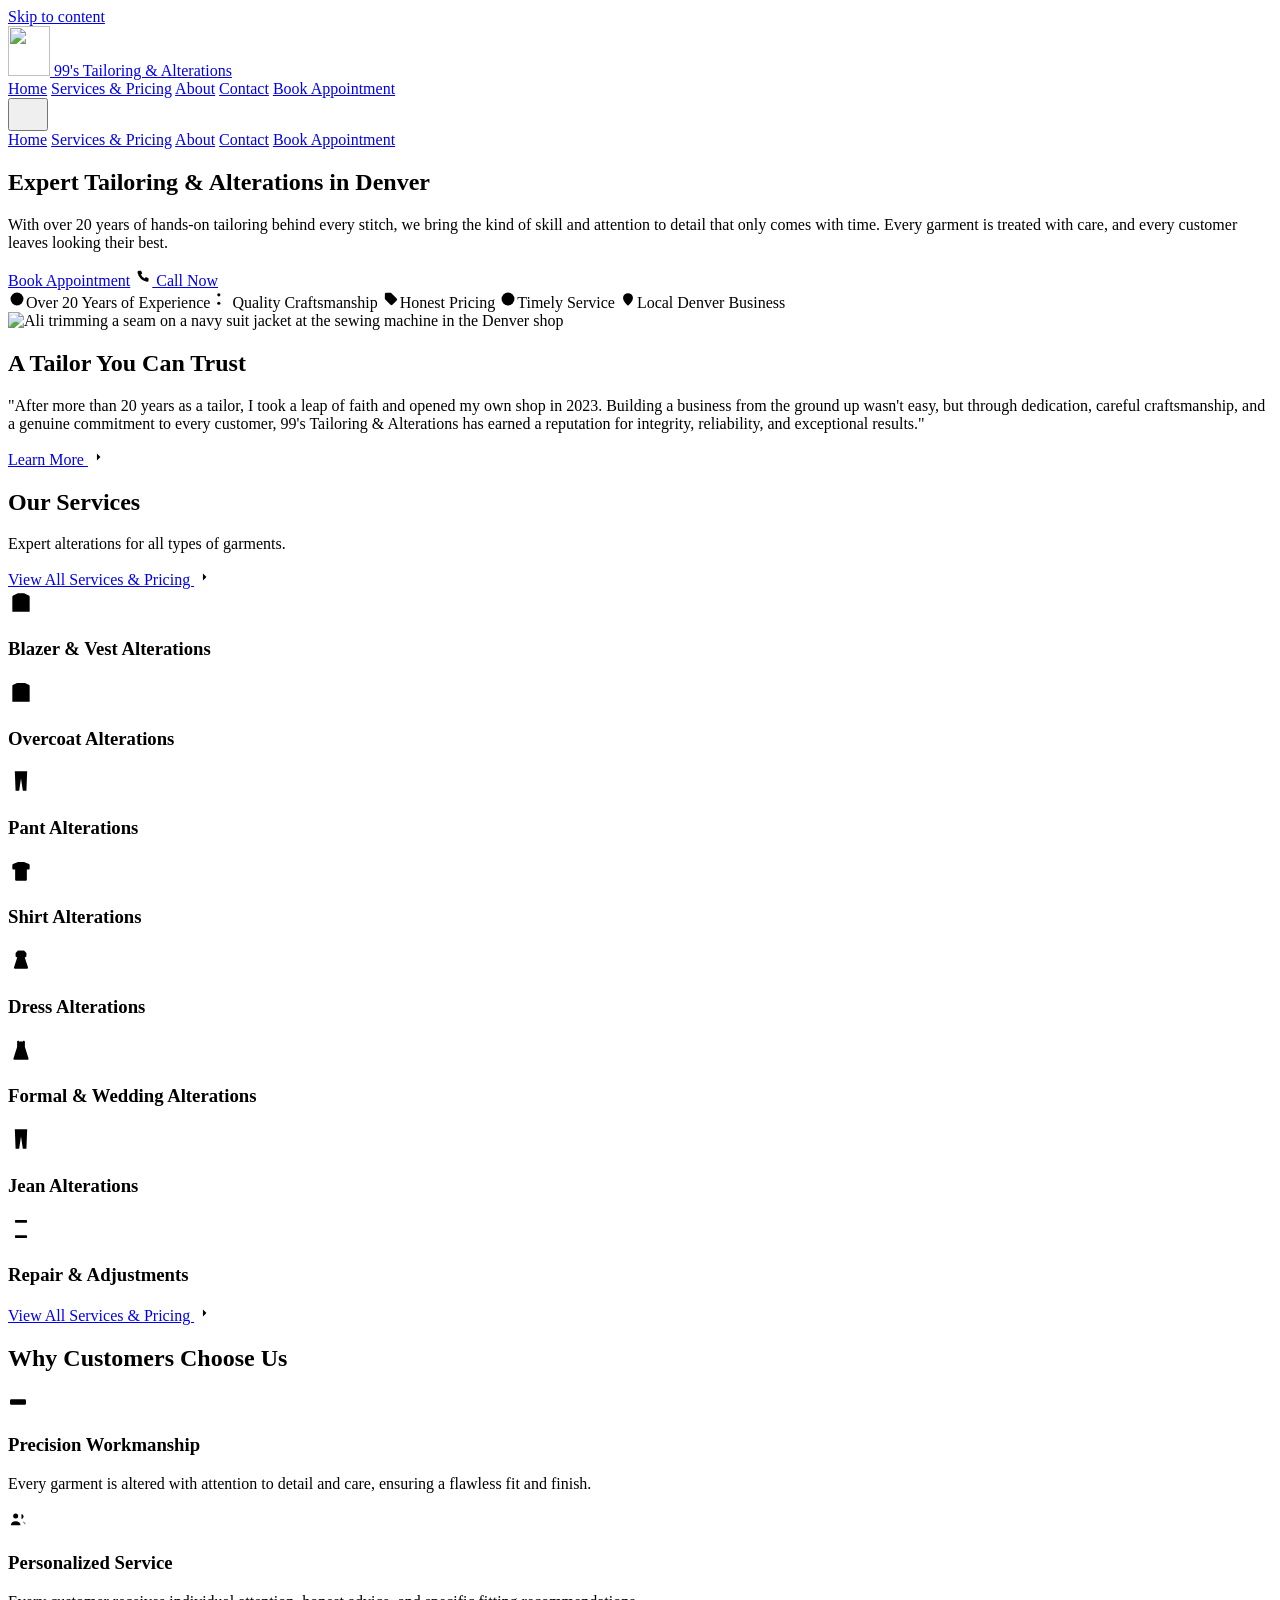
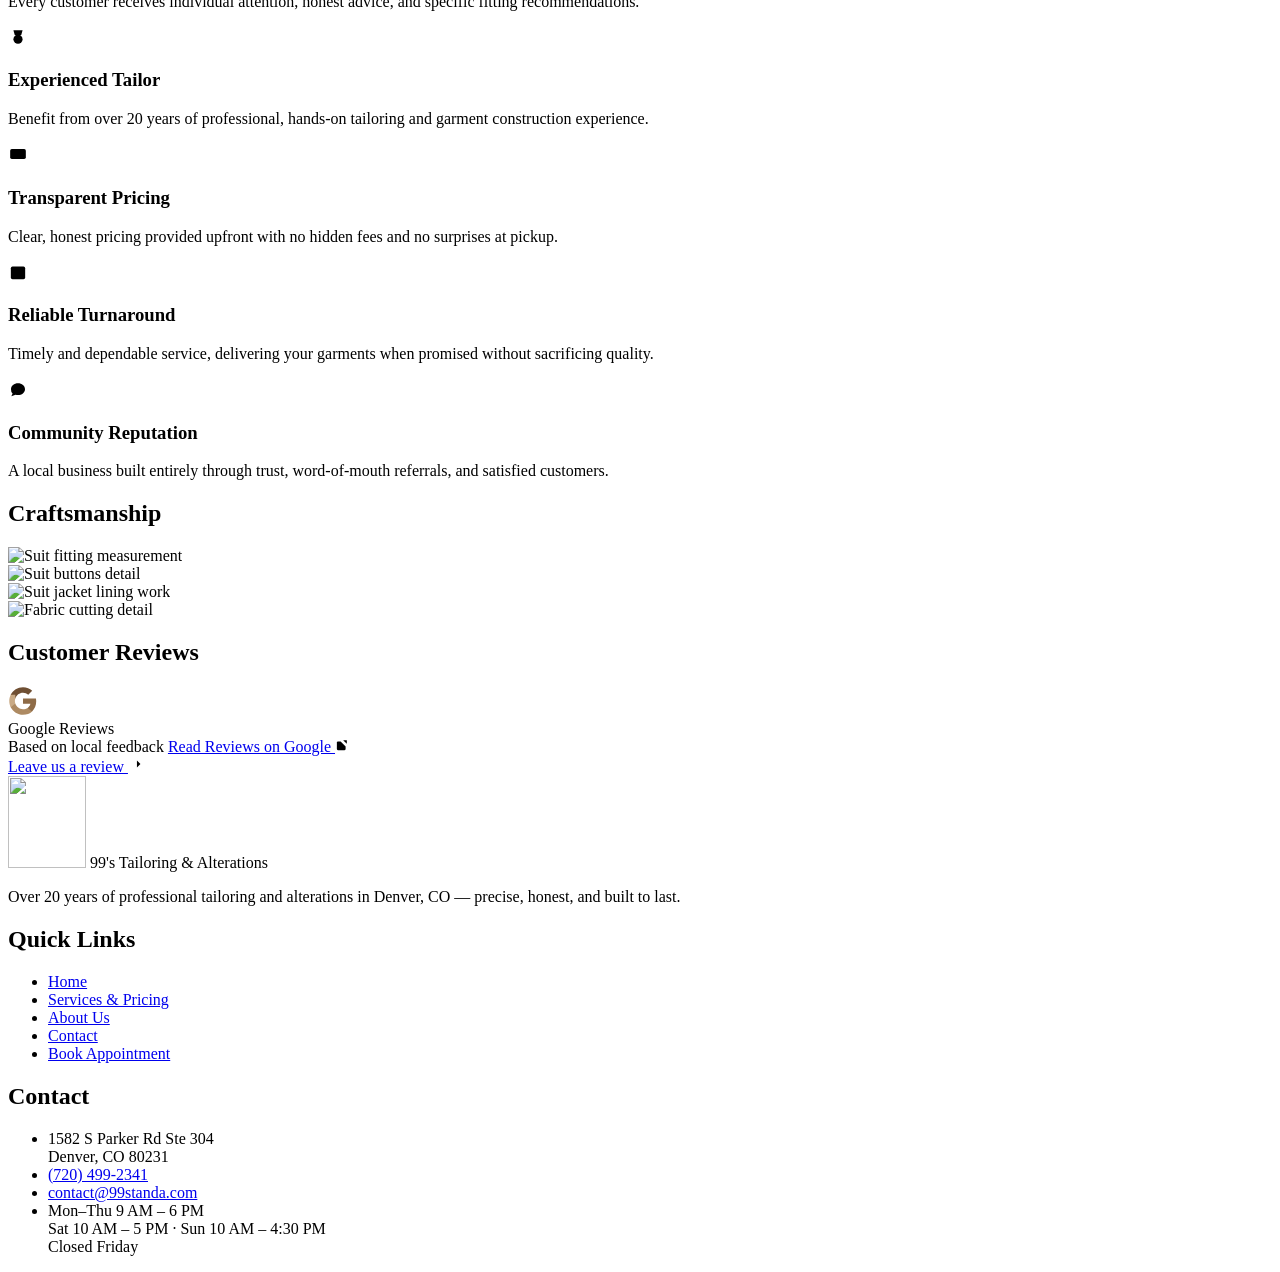
==== commit 5a587e2a: "Add files via upload" ====
--- a/index.html
+++ b/index.html
@@ -1,136 +1,281 @@
-<html lang="en"><head>
-    <meta charset="UTF-8">
-    <meta name="viewport" content="width=device-width, initial-scale=1.0">
-    <title>
-      99's Tailoring &amp; Alterations | Expert Tailor in Denver, CO
-    </title>
-    <meta name="description" content="Expert tailoring and alterations in Denver. With nearly 20 years of experience, we provide precision workmanship on suits, dresses, pants, and more.">
-    <script src="https://cdn.tailwindcss.com"></script>
-    <script src="https://code.iconify.design/iconify-icon/1.0.7/iconify-icon.min.js"></script>
-    <link href="https://fonts.googleapis.com/css2?family=Inter:wght@400;500;600&family=Playfair+Display:ital,wght@0,400;0,500;1,400;1,500&display=swap" rel="stylesheet">
-    
-    <style>
-      :root {
-        --bg-cream: #FAF6F0;
-        --bg-warm: #F2EBE1;
-        --navy-dark: #1A242F;
-        --navy-light: #2C3E50;
-        --accent-brown: #9E7954;
-        --border-cream: #E8DFD3;
+<!DOCTYPE html>
+<html lang="en-US">
+<head>
+<meta charset="UTF-8">
+<meta name="viewport" content="width=device-width, initial-scale=1.0">
+<title>99&#x27;s Tailoring &amp; Alterations | Expert Tailor in Denver, CO</title>
+<meta name="description" content="Expert tailoring and alterations in Denver, CO. Over 20 years of experience — precision workmanship on suits, dresses, pants, shirts and more.">
+<link rel="canonical" href="https://www.99standa.com/">
+<link rel="icon" type="image/svg+xml" href="favicon.svg">
+<link rel="alternate icon" type="image/png" href="favicon.png">
+<meta name="theme-color" content="#1A242F">
+<meta property="og:type" content="website">
+<meta property="og:site_name" content="99's Tailoring &amp; Alterations">
+<meta property="og:locale" content="en_US">
+<meta property="og:title" content="99&#x27;s Tailoring &amp; Alterations | Expert Tailor in Denver, CO">
+<meta property="og:description" content="Expert tailoring and alterations in Denver, CO. Over 20 years of experience — precision workmanship on suits, dresses, pants, shirts and more.">
+<meta property="og:url" content="https://www.99standa.com/">
+<meta property="og:image" content="https://www.99standa.com/assets/img/og-image.jpg">
+<meta property="og:image:width" content="1200">
+<meta property="og:image:height" content="630">
+<meta property="og:image:alt" content="Trimming a seam on a navy suit jacket at the sewing machine">
+<meta name="twitter:card" content="summary_large_image">
+<link rel="preconnect" href="https://fonts.googleapis.com">
+<link rel="preconnect" href="https://fonts.gstatic.com" crossorigin>
+<link rel="stylesheet" href="https://fonts.googleapis.com/css2?family=Crimson+Pro:ital,wght@1,400&family=EB+Garamond:ital,wght@0,400;0,500;0,600;1,400;1,500&family=Inter:wght@400;500;600&display=swap" media="print" onload="this.media='all';this.onload=null">
+<noscript><link rel="stylesheet" href="https://fonts.googleapis.com/css2?family=Crimson+Pro:ital,wght@1,400&family=EB+Garamond:ital,wght@0,400;0,500;0,600;1,400;1,500&family=Inter:wght@400;500;600&display=swap"></noscript>
+<link rel="stylesheet" href="assets/styles.css">
+<script type="application/ld+json">
+    {
+      "@context": "https://schema.org",
+      "@type": "LocalBusiness",
+      "additionalType": "http://www.productontology.org/id/Tailor",
+      "name": "99's Tailoring & Alterations",
+      "url": "https://www.99standa.com/",
+      "telephone": "+1-720-499-2341",
+      "email": "contact@99standa.com",
+      "priceRange": "$$",
+      "currenciesAccepted": "USD",
+      "foundingDate": "2023",
+      "address": {
+        "@type": "PostalAddress",
+        "streetAddress": "1582 S Parker Rd Ste 304",
+        "addressLocality": "Denver",
+        "addressRegion": "CO",
+        "postalCode": "80231",
+        "addressCountry": "US"
+      },
+      "geo": { "@type": "GeoCoordinates", "latitude": 39.69868, "longitude": -104.90385 },
+      "areaServed": [
+        { "@type": "City", "name": "Denver" },
+        { "@type": "City", "name": "Aurora" },
+        { "@type": "City", "name": "Glendale" },
+        { "@type": "City", "name": "Cherry Hills Village" }
+      ],
+      "openingHoursSpecification": [
+        { "@type": "OpeningHoursSpecification",
+          "dayOfWeek": ["Monday","Tuesday","Wednesday","Thursday"],
+          "opens": "09:00", "closes": "18:00" },
+        { "@type": "OpeningHoursSpecification", "dayOfWeek": "Saturday",
+          "opens": "10:00", "closes": "17:00" },
+        { "@type": "OpeningHoursSpecification", "dayOfWeek": "Sunday",
+          "opens": "10:00", "closes": "16:30" }
+      ],
+      "hasOfferCatalog": {
+        "@type": "OfferCatalog",
+        "name": "Alterations",
+        "itemListElement": [
+          { "@type": "OfferCatalog", "name": "Blazer / Coat", "itemListElement": [
+            { "@type": "Offer", "priceCurrency": "USD", "price": "50", "itemOffered": { "@type": "Service", "name": "Shorten sleeve" } },
+            { "@type": "Offer", "priceCurrency": "USD", "price": "45", "itemOffered": { "@type": "Service", "name": "Taper sleeve" } },
+            { "@type": "Offer", "priceCurrency": "USD", "price": "52", "itemOffered": { "@type": "Service", "name": "Side in/out" } },
+            { "@type": "Offer", "priceCurrency": "USD", "price": "85", "itemOffered": { "@type": "Service", "name": "Reduce chest" } },
+            { "@type": "Offer", "priceCurrency": "USD", "price": "130", "itemOffered": { "@type": "Service", "name": "Shorten coat" } }
+          ]},
+          { "@type": "OfferCatalog", "name": "Pants", "itemListElement": [
+            { "@type": "Offer", "priceCurrency": "USD", "price": "23", "itemOffered": { "@type": "Service", "name": "Plain bottom hem" } },
+            { "@type": "Offer", "priceCurrency": "USD", "price": "37", "itemOffered": { "@type": "Service", "name": "Taper full leg" } },
+            { "@type": "Offer", "priceCurrency": "USD", "price": "36", "itemOffered": { "@type": "Service", "name": "Waist seat in/out" } },
+            { "@type": "Offer", "priceCurrency": "USD", "price": "26", "itemOffered": { "@type": "Service", "name": "Change zipper" } }
+          ]},
+          { "@type": "OfferCatalog", "name": "Shirts", "itemListElement": [
+            { "@type": "Offer", "priceCurrency": "USD", "price": "34", "itemOffered": { "@type": "Service", "name": "Shorten sleeve" } },
+            { "@type": "Offer", "priceCurrency": "USD", "price": "25", "itemOffered": { "@type": "Service", "name": "Shorten bottom" } },
+            { "@type": "Offer", "priceCurrency": "USD", "price": "30", "itemOffered": { "@type": "Service", "name": "Side in" } }
+          ]},
+          { "@type": "OfferCatalog", "name": "Jeans", "itemListElement": [
+            { "@type": "Offer", "priceCurrency": "USD", "price": "20", "itemOffered": { "@type": "Service", "name": "Plain bottom hem" } },
+            { "@type": "Offer", "priceCurrency": "USD", "price": "35", "itemOffered": { "@type": "Service", "name": "Original hem" } },
+            { "@type": "Offer", "priceSpecification": { "@type": "PriceSpecification", "priceCurrency": "USD", "minPrice": "32", "maxPrice": "45" }, "itemOffered": { "@type": "Service", "name": "Taper legs" } }
+          ]},
+          { "@type": "OfferCatalog", "name": "Dresses", "itemListElement": [
+            { "@type": "Offer", "priceCurrency": "USD", "price": "68", "itemOffered": { "@type": "Service", "name": "Hemming" }, "description": "Starting price" },
+            { "@type": "Offer", "priceCurrency": "USD", "price": "68", "itemOffered": { "@type": "Service", "name": "Side in" }, "description": "Starting price" },
+            { "@type": "Offer", "priceCurrency": "USD", "price": "100", "itemOffered": { "@type": "Service", "name": "Bridesmaid dress, side in" }, "description": "Starting price" }
+          ]}
+        ]
       }
-      body { background-color: var(--bg-cream) !important; color: var(--navy-light) !important; font-family: 'Inter', sans-serif; }
-      h1, h2, .font-serif { font-family: 'Playfair Display', serif !important; font-weight: 500 !important; color: var(--navy-dark) !important; letter-spacing: -0.01em !important; }
-      h3 { font-family: 'Playfair Display', serif !important; color: var(--navy-dark) !important; font-weight: 500 !important; }
-      .bg-white { background-color: var(--bg-cream) !important; }
-      .bg-slate-50, .bg-slate-100 { background-color: var(--bg-warm) !important; }
-      .bg-slate-900 { background-color: var(--navy-dark) !important; }
-      .text-slate-900 { color: var(--navy-dark) !important; }
-      .text-slate-800 { color: var(--navy-light) !important; }
-      .text-slate-600 { color: #5C6B7A !important; }
-      .text-slate-500 { color: #738496 !important; }
-      .text-slate-400 { color: var(--accent-brown) !important; }
-      .border-slate-200, .border-slate-100 { border-color: var(--border-cream) !important; }
-      .border-slate-300 { border-color: #D5C8B8 !important; }
-      button.bg-slate-900, button.text-slate-900, a.bg-slate-900, a.border-slate-200, .uppercase-btn { border-radius: 2px !important; text-transform: uppercase !important; letter-spacing: 0.1em !important; font-size: 0.75rem !important; font-weight: 600 !important; box-shadow: none !important; }
-      .nav-link { text-transform: uppercase; letter-spacing: 0.05em; font-size: 0.8rem !important; }
-      .nav-link.text-slate-900 { border-bottom: 2px solid var(--accent-brown); }
-      .page-section section { position: relative; }
-      .page-section section::before { content: ''; position: absolute; top: 8px; left: 8px; right: 8px; bottom: 8px; border: 1px solid rgba(158, 121, 84, 0.15); pointer-events: none; z-index: 0; }
-      .page-section section > div { position: relative; z-index: 1; }
-      img { border-radius: 2px !important; }
-      .aspect-square { aspect-ratio: 3 / 4 !important; border-radius: 2px !important; }
-      .shadow-sm { box-shadow: 4px 4px 0px rgba(26, 36, 47, 0.05) !important; }
-      .border-dotted { border-bottom: 2px dotted var(--border-cream) !important; }
-      iconify-icon { color: var(--accent-brown) !important; }
-      footer { background-color: var(--navy-dark) !important; color: var(--bg-cream) !important; border-top: none !important; padding-top: 6rem !important; }
-      footer .text-slate-900, footer h4, footer span { color: var(--bg-cream) !important; }
-      footer .text-slate-500, footer p { color: #8F9FA3 !important; }
-      footer .border-slate-100 { border-color: rgba(255,255,255,0.1) !important; }
-      footer a:hover { color: #FFF !important; }
-      .theme-dark { background-color: var(--navy-dark) !important; }
-      .theme-dark h2, .theme-dark p, .theme-dark button { color: var(--bg-cream) !important; }
-      .theme-dark button { border-color: var(--bg-cream) !important; }
-      .theme-dark::before { border-color: rgba(250, 246, 240, 0.1) !important; }
-      #home section { padding-top: 7rem; padding-bottom: 7rem; }
-      #home .grid-cols-2 { gap: 4rem; }
-      #services h2.text-lg { font-size: 1.5rem !important; font-family: 'Playfair Display', serif !important; color: var(--navy-dark) !important; border-bottom: 2px solid var(--accent-brown) !important; padding-bottom: 0.75rem !important; margin-bottom: 1.5rem !important; }
-      #home .grid.md\:grid-cols-3 > div { border-top: 4px solid var(--accent-brown) !important; border-radius: 0 !important; }
-      .rounded-lg, .rounded-xl, .rounded-md { border-radius: 2px !important; }
-      .stitch-border { border: 2px dashed var(--accent-brown) !important; background-color: var(--bg-warm) !important; }
-    </style>
-    <style>
-      body { font-family: 'Inter', sans-serif; }
-      .page-section { display: none; }
-      .page-section.active { display: block; }
-      ::-webkit-scrollbar { width: 8px; }
-      ::-webkit-scrollbar-track { background: #f1f5f9; }
-      ::-webkit-scrollbar-thumb { background: #cbd5e1; border-radius: 4px; }
-      ::-webkit-scrollbar-thumb:hover { background: #94a3b8; }
-      .fade-in { animation: fadeIn 0.4s ease-in-out; }
-      @keyframes fadeIn { from { opacity: 0; transform: translateY(5px); } to { opacity: 1; transform: translateY(0); } }
-    </style>
-  </head>
-  <body class="bg-slate-50 text-slate-800 antialiased selection:bg-slate-200 selection:text-slate-900 flex flex-col min-h-screen">
-    <!-- Navigation -->
-    <header class="bg-white/80 backdrop-blur-md border-b border-slate-200 sticky top-0 z-50">
-      <div class="max-w-7xl mx-auto px-6 h-20 flex items-center justify-between">
-        <a href="#" onclick="nav('home')" class="flex items-center gap-2">
-          <span class="font-serif font-medium text-2xl tracking-normal text-slate-900 uppercase">
-            99's Tailoring
-          </span>
+    }
+    </script>
+</head>
+<body class="p-index bg-slate-50 text-slate-800 antialiased selection:bg-slate-200 selection:text-slate-900 flex flex-col min-h-screen">
+
+<a class="skip-link" href="#main">Skip to content</a>
+
+<svg width="0" height="0" style="position:absolute" aria-hidden="true" focusable="false"><defs>
+      <symbol id="i-google" viewBox="0 0 48 48">
+        <path fill="#6F4F33" d="M24 10.75c3.23 0 6.13 1.11 8.41 3.29l6.31-6.31C34.91 4.18 29.93 2 24 2 15.4 2 7.96 6.93 4.34 14.12l7.35 5.7c1.73-5.2 6.58-9.07 12.31-9.07z"/>
+        <path fill="#8E6B47" d="M45.12 24.5c0-1.56-.14-3.06-.4-4.5H24v8.51h11.84c-.51 2.75-2.06 5.08-4.39 6.64v5.52h7.11c4.16-3.83 6.56-9.47 6.56-16.17z"/>
+        <path fill="#AD8A62" d="M24 46c5.94 0 10.92-1.97 14.56-5.33l-7.11-5.52c-1.97 1.32-4.49 2.1-7.45 2.1-5.73 0-10.58-3.87-12.31-9.07H4.34v5.7C7.96 41.07 15.4 46 24 46z"/>
+        <path fill="#C9AA85" d="M11.69 28.18C11.25 26.86 11 25.45 11 24s.25-2.86.69-4.18v-5.7H4.34C2.85 17.09 2 20.45 2 24s.85 6.91 2.34 9.88l7.35-5.7z"/>
+      </symbol>
+      <symbol id="i-overcoat" viewBox="0 0 24 24">
+        <path d="M8.4 3.6 4.8 5.3A1.4 1.4 0 0 0 4 6.6V21h16V6.6a1.4 1.4 0 0 0-.8-1.3l-3.6-1.7"/>
+        <path d="M8.4 3.6 12 11.6l3.6-8"/><path d="M9.5 3.3h5"/><path d="M12 11.6V21"/>
+        <path d="M4 13.6h16"/><rect x="10.85" y="12.5" width="2.3" height="2.2" rx=".4"/>
+      </symbol>
+      <symbol id="i-blazer" viewBox="0 0 24 24">
+        <path d="M8.7 4.1 4.8 5.9A1.4 1.4 0 0 0 4 7.2V21h16V7.2a1.4 1.4 0 0 0-.8-1.3l-3.9-1.8"/>
+        <path d="M8.7 4.1 12 10.2l3.3-6.1"/><path d="M9.7 3.7h4.6"/><path d="M6.3 9.7h2.5"/>
+        <circle cx="12" cy="13.4" r=".85"/><circle cx="12" cy="16.7" r=".85"/>
+      </symbol>
+      <symbol id="i-pants" viewBox="0 0 24 24">
+        <path d="M6.3 3h11.4"/><path d="M6.3 3 7 21h3.3L12 9.8 13.7 21H17l.7-18"/><path d="M12 3v6.8"/>
+      </symbol>
+      <symbol id="i-jeans" viewBox="0 0 24 24">
+        <path d="M6.3 3h11.4"/><path d="M6.25 5.5h11.5"/>
+        <path d="M6.3 3 7 21h3.3L12 9.8 13.7 21H17l.7-18"/>
+        <path d="M7.2 7.6c1 .9 2.1 1.2 3 1.1"/><path d="M16.8 7.6c-1 .9-2.1 1.2-3 1.1"/>
+      </symbol>
+      <symbol id="i-shirt" viewBox="0 0 24 24">
+        <path d="M9.2 3.6 4.6 5.6A1.1 1.1 0 0 0 4 6.6v3.1a1 1 0 0 0 1 1h1.6V20a1 1 0 0 0 1 1h8.8a1 1 0 0 0 1-1v-9.3H19a1 1 0 0 0 1-1V6.6a1.1 1.1 0 0 0-.6-1l-4.6-2"/>
+        <path d="M9.2 3.6 12 6.8l2.8-3.2"/><path d="M12 6.8V21"/>
+        <path d="M10.5 10.4h.01M10.5 14h.01"/>
+      </symbol>
+      <symbol id="i-dress" viewBox="0 0 24 24">
+        <path d="M9 3.5 12 7l3-3.5"/>
+        <path d="M9 3.5 7.4 5a1 1 0 0 0-.4.8v2.4c0 .45.25.86.65 1.07l.85.45-2.85 8.7A1.1 1.1 0 0 0 6.7 20h10.6a1.1 1.1 0 0 0 1.05-1.58l-2.85-8.7.85-.45c.4-.21.65-.62.65-1.07V5.8a1 1 0 0 0-.4-.8L15 3.5"/>
+        <path d="M8.7 12.4h6.6"/>
+      </symbol>
+      <symbol id="i-gown" viewBox="0 0 24 24">
+        <path d="M8.4 4.7c0-1 1.1-1.5 1.8-.8.5.5 1.1.5 1.6 0h.4c.5.5 1.1.5 1.6 0 .7-.7 1.8-.2 1.8.8"/>
+        <path d="M8.4 4.7v4.6L5.1 19.5A1.1 1.1 0 0 0 6.15 21h11.7a1.1 1.1 0 0 0 1.05-1.5L15.6 9.3V4.7"/>
+        <path d="M8.4 9.3h7.2"/>
+      </symbol>
+      <symbol id="i-spool" viewBox="0 0 24 24">
+        <rect x="6.4" y="3.8" width="11.2" height="2.4" rx=".7"/>
+        <rect x="6.4" y="17.8" width="11.2" height="2.4" rx=".7"/>
+        <path d="M9 6.2v11.6M15 6.2v11.6"/>
+        <path d="M9 9.4h6M9 12h6M9 14.6h6"/>
+      </symbol>
+      <symbol id="i-scissors" viewBox="0 0 24 24">
+        <circle cx="6.4" cy="17.6" r="2.1"/><circle cx="6.4" cy="6.4" r="2.1"/>
+        <path d="M8.3 7.6 20 18.4"/><path d="M8.3 16.4 20 5.6"/>
+      </symbol>
+      <symbol id="i-stopwatch" viewBox="0 0 24 24">
+        <circle cx="12" cy="13.2" r="7.4"/><path d="M12 9.4v3.8l2.4 1.5"/><path d="M9.4 2.8h5.2"/>
+      </symbol>
+      <symbol id="i-ruler" viewBox="0 0 24 24">
+        <rect x="2.4" y="8.6" width="19.2" height="6.8" rx="1.6"/>
+        <path d="M6.6 8.6v2.6M10.2 8.6v3.7M13.8 8.6v2.6M17.4 8.6v3.7"/>
+      </symbol>
+      <symbol id="i-users" viewBox="0 0 24 24">
+        <circle cx="9.2" cy="8.4" r="3"/>
+        <path d="M3.4 19.4c0-2.9 2.6-4.8 5.8-4.8s5.8 1.9 5.8 4.8"/>
+        <path d="M16.2 6.1a3 3 0 0 1 0 5.9"/><path d="M17.6 14.9c2 .6 3.4 1.9 3.4 3.6"/>
+      </symbol>
+      <symbol id="i-medal" viewBox="0 0 24 24">
+        <circle cx="12" cy="14.6" r="5.5"/>
+        <path d="m12 11.9.95 1.9 2.1.3-1.5 1.5.35 2.1-1.9-1-1.9 1 .35-2.1-1.5-1.5 2.1-.3Z"/>
+        <path d="M8.1 9.6 6.5 3.8h11L15.9 9.6"/>
+      </symbol>
+      <symbol id="i-money" viewBox="0 0 24 24">
+        <rect x="2.6" y="6" width="18.8" height="12" rx="2"/><circle cx="12" cy="12" r="2.8"/>
+        <path d="M6.2 9.6v4.8M17.8 9.6v4.8"/>
+      </symbol>
+      <symbol id="i-calendar" viewBox="0 0 24 24">
+        <rect x="3.4" y="5.4" width="17.2" height="15.2" rx="2"/>
+        <path d="M8 3.4v3.6M16 3.4v3.6M3.4 10.4h17.2"/>
+      </symbol>
+      <symbol id="i-chat-heart" viewBox="0 0 24 24">
+        <path d="M20.4 12.2c0 3.9-3.8 7.1-8.4 7.1-1 0-2-.15-2.9-.42L4 20.8l1.5-3.5a6.8 6.8 0 0 1-1.9-5.1c0-3.9 3.8-7.1 8.4-7.1s8.4 3.2 8.4 7.1Z"/>
+        <path d="M12 15.1s-3-1.7-3-3.5a1.7 1.7 0 0 1 3-1.05 1.7 1.7 0 0 1 3 1.05c0 1.8-3 3.5-3 3.5Z"/>
+      </symbol>
+      <symbol id="i-check-circle" viewBox="0 0 24 24">
+        <circle cx="12" cy="12" r="8.6"/><path d="m8.4 12.2 2.5 2.5 4.7-4.9"/>
+      </symbol>
+      <symbol id="i-star-circle" viewBox="0 0 24 24">
+        <circle cx="12" cy="12" r="8.6"/>
+        <path d="m12 7.6 1.35 2.75 3 .43-2.17 2.12.51 3L12 14.48l-2.69 1.42.51-3-2.17-2.12 3-.43Z"/>
+      </symbol>
+      <symbol id="i-tag" viewBox="0 0 24 24">
+        <path d="M3.8 11.3V5.6a1.8 1.8 0 0 1 1.8-1.8h5.7c.48 0 .94.19 1.28.53l7 7a1.8 1.8 0 0 1 0 2.55l-5.7 5.7a1.8 1.8 0 0 1-2.55 0l-7-7a1.8 1.8 0 0 1-.53-1.28Z"/>
+        <circle cx="8.1" cy="8.1" r="1.35"/>
+      </symbol>
+      <symbol id="i-clock" viewBox="0 0 24 24">
+        <circle cx="12" cy="12" r="8.6"/><path d="M12 7.3V12l3.1 1.9"/>
+      </symbol>
+      <symbol id="i-pin" viewBox="0 0 24 24">
+        <path d="M12 21.2s6.6-5.6 6.6-10.4A6.6 6.6 0 0 0 5.4 10.8c0 4.8 6.6 10.4 6.6 10.4Z"/>
+        <circle cx="12" cy="10.6" r="2.4"/>
+      </symbol>
+      <symbol id="i-phone" viewBox="0 0 24 24">
+        <path d="M6.6 3.6h2.9l1.5 3.7-1.9 1.2a10.6 10.6 0 0 0 5.4 5.4l1.2-1.9 3.7 1.5v2.9a2 2 0 0 1-2.2 2A16.4 16.4 0 0 1 4.6 5.8a2 2 0 0 1 2-2.2Z"/>
+      </symbol>
+      <symbol id="i-mail" viewBox="0 0 24 24">
+        <rect x="3" y="5.4" width="18" height="13.2" rx="2"/>
+        <path d="m3.8 6.7 7.1 5.2c.66.48 1.54.48 2.2 0l7.1-5.2"/>
+      </symbol>
+      <symbol id="i-arrow-right" viewBox="0 0 24 24">
+        <path d="M4.5 12h14.2"/><path d="m13.4 6.6 5.3 5.4-5.3 5.4"/>
+      </symbol>
+      <symbol id="i-external" viewBox="0 0 24 24">
+        <path d="M14 3.8h6.2V10"/><path d="M20.2 3.8 11.4 12.6"/>
+        <path d="M18.2 14.6V19a1.8 1.8 0 0 1-1.8 1.8H5A1.8 1.8 0 0 1 3.2 19V7.6A1.8 1.8 0 0 1 5 5.8h4.6"/>
+      </symbol>
+      <symbol id="i-menu" viewBox="0 0 24 24"><path d="M4 7h16M4 12h16M4 17h16"/></symbol>
+      <symbol id="i-star" viewBox="0 0 24 24">
+        <path d="m12 3.6 2.6 5.28 5.82.85-4.21 4.1 1 5.79L12 16.88l-5.21 2.74 1-5.79-4.21-4.1 5.82-.85Z"/>
+      </symbol>
+    </defs></svg>
+
+<header class="bg-white/80 backdrop-blur-md border-b border-slate-200 sticky top-0 z-50">
+      <div class="max-w-7xl mx-auto px-4 sm:px-6 h-20 flex items-center justify-between gap-3">
+        <a href="index.html" class="flex items-center gap-2.5 sm:gap-3 min-w-0" aria-label="99's Tailoring &amp; Alterations — home">
+          <img class="brand-mark" src="assets/logo-navy.svg" alt="" width="42" height="50">
+          <span class="brand-name text-slate-900 text-[1.02rem] sm:text-[1.34rem] lg:text-[1.5rem] xl:text-[1.62rem]">99's Tailoring &amp; Alterations</span>
         </a>
-        <nav class="hidden md:flex items-center gap-8">
-          <a href="#" onclick="nav('home')" class="nav-link text-sm hover:text-slate-900 transition-colors text-slate-900 font-semibold" data-target="home">Home</a>
-          <a href="#" onclick="nav('services')" class="nav-link text-sm font-medium text-slate-500 hover:text-slate-900 transition-colors" data-target="services">Services &amp; Pricing</a>
-          <a href="#" onclick="nav('about')" class="nav-link text-sm font-medium text-slate-500 hover:text-slate-900 transition-colors" data-target="about">About</a>
-          <a href="#" onclick="nav('contact')" class="nav-link text-sm font-medium text-slate-500 hover:text-slate-900 transition-colors" data-target="contact">Contact</a>
-          <a href="#" onclick="nav('book')" class="bg-slate-900 text-white px-5 py-2.5 rounded-md text-sm font-medium hover:bg-slate-800 transition-colors shadow-sm">Book Appointment</a>
+        <nav aria-label="Main" class="hidden lg:flex items-center gap-5 xl:gap-8">
+          <a href="index.html" class="nav-link text-sm text-slate-900 font-semibold" data-target="home" aria-current="page">Home</a>
+          <a href="services.html" class="nav-link text-sm font-medium text-slate-500 hover:text-slate-900 transition-colors" data-target="services">Services &amp; Pricing</a>
+          <a href="about.html" class="nav-link text-sm font-medium text-slate-500 hover:text-slate-900 transition-colors" data-target="about">About</a>
+          <a href="contact.html" class="nav-link text-sm font-medium text-slate-500 hover:text-slate-900 transition-colors" data-target="contact">Contact</a>
+          <a href="book.html" data-target="book" class="bg-slate-900 text-white px-5 py-2.5 rounded-md text-sm font-medium hover:bg-slate-800 transition-colors shadow-sm">Book Appointment</a>
         </nav>
-        <button id="mobile-menu-btn" class="md:hidden text-slate-600 hover:text-slate-900 focus:outline-none">
-          <iconify-icon icon="solar:hamburger-menu-linear" width="24" stroke-width="1.5"></iconify-icon>
+        <button id="mobile-menu-btn" class="lg:hidden text-slate-600 hover:text-slate-900 focus:outline-none flex-none" aria-label="Menu" aria-expanded="false" aria-controls="mobile-menu">
+          <svg aria-hidden="true" focusable="false" class="ic ic-ink text-2xl" style="width:1.5rem;height:1.5rem"><use href="#i-menu"></use></svg>
         </button>
       </div>
-      <div id="mobile-menu" class="hidden md:hidden bg-white border-b border-slate-200 absolute w-full left-0 top-20 shadow-sm">
+      <nav id="mobile-menu" aria-label="Mobile" class="hidden lg:hidden bg-white border-b border-slate-200 absolute w-full left-0 top-20 shadow-sm">
         <div class="flex flex-col px-6 py-4 space-y-4">
-          <a href="#" onclick="nav('home')" class="text-sm font-medium text-slate-600 hover:text-slate-900 block">Home</a>
-          <a href="#" onclick="nav('services')" class="text-sm font-medium text-slate-600 hover:text-slate-900 block">Services &amp; Pricing</a>
-          <a href="#" onclick="nav('about')" class="text-sm font-medium text-slate-600 hover:text-slate-900 block">About</a>
-          <a href="#" onclick="nav('contact')" class="text-sm font-medium text-slate-600 hover:text-slate-900 block">Contact</a>
-          <a href="#" onclick="nav('book')" class="text-sm font-medium text-slate-900 block">Book Appointment</a>
+          <a href="index.html" class="nav-link text-sm text-slate-900 font-semibold block" data-target="home" aria-current="page">Home</a>
+          <a href="services.html" class="nav-link text-sm font-medium text-slate-500 hover:text-slate-900 block" data-target="services">Services &amp; Pricing</a>
+          <a href="about.html" class="nav-link text-sm font-medium text-slate-500 hover:text-slate-900 block" data-target="about">About</a>
+          <a href="contact.html" class="nav-link text-sm font-medium text-slate-500 hover:text-slate-900 block" data-target="contact">Contact</a>
+          <a href="book.html" class="nav-link text-sm font-medium text-slate-500 hover:text-slate-900 block" data-target="book">Book Appointment</a>
         </div>
-      </div>
+      </nav>
     </header>
 
-    <main class="flex-grow flex flex-col">
-      <!-- HOME PAGE -->
-      <div id="home" class="page-section fade-in flex-grow active">
+<main id="main" class="flex-grow flex flex-col">
+
         <!-- Hero -->
         <section class="bg-white py-10 md:py-24 border-b border-slate-200">
-          <div class="sm:px-6 grid md:grid-cols-2 gap-10 md:gap-12 max-w-7xl mr-auto ml-auto pr-5 pl-5 gap-x-10 gap-y-10 items-center">
+          <div class="hero-grid sm:px-6 grid md:grid-cols-2 gap-10 md:gap-12 max-w-7xl mr-auto ml-auto pr-5 pl-5 items-center">
             <div class="">
               <h1 class="font-serif text-4xl sm:text-5xl md:text-6xl text-slate-900 leading-tight mb-5 md:mb-8 text-center md:text-left">
                 Expert Tailoring &amp; Alterations in Denver
               </h1>
               <p class="text-lg md:text-xl text-slate-600 mb-8 leading-relaxed font-light text-center md:text-left">
-                With nearly 20 years of hands-on tailoring experience, he brings the kind of skill and attention to detail that only comes with time. Every garment is treated with care, and every customer leaves looking their best.
+                With over 20 years of hands-on tailoring behind every stitch, we bring the kind of skill and attention to detail that only comes with time. Every garment is treated with care, and every customer leaves looking their best.
               </p>
               <div class="flex flex-col sm:flex-row gap-3 md:gap-4 mb-8 md:mb-10 justify-center md:justify-start">
-                <button onclick="nav('book')" class="bg-slate-900 text-white px-6 py-3.5 md:py-3 rounded-md text-sm font-medium hover:bg-slate-800 transition-colors shadow-sm w-full sm:w-auto text-center flex justify-center">Book Appointment</button>
-                <a href="tel:7204992341" class="bg-white text-slate-900 border border-slate-200 px-6 py-3.5 md:py-3 rounded-md text-sm font-medium hover:bg-slate-50 transition-colors flex items-center justify-center gap-2 shadow-sm w-full sm:w-auto">
-                  <iconify-icon icon="solar:phone-linear" width="18"></iconify-icon>
+                <a href="book.html" class="bg-slate-900 text-white px-6 py-3.5 md:py-3 rounded-md text-sm font-medium hover:bg-slate-800 transition-colors shadow-sm w-full sm:w-auto text-center flex justify-center">Book Appointment</a>
+                <a href="tel:+17204992341" class="bg-white text-slate-900 border border-slate-200 px-6 py-3.5 md:py-3 rounded-md text-sm font-medium hover:bg-slate-50 transition-colors flex items-center justify-center gap-2 shadow-sm w-full sm:w-auto">
+                  <svg aria-hidden="true" focusable="false" class="ic" style="width:18px;height:18px"><use href="#i-phone"></use></svg>
                   Call Now
                 </a>
               </div>
               <div class="flex flex-wrap justify-center md:justify-start gap-x-4 md:gap-x-6 gap-y-2.5 md:gap-y-3 text-xs sm:text-sm text-slate-500 font-medium">
-                <span class="flex items-center gap-1.5"><iconify-icon icon="solar:star-circle-linear" class="text-slate-400" width="18"></iconify-icon>Nearly 20 Years Experience</span>
-                <span class="flex items-center gap-1.5"><iconify-icon icon="solar:verified-check-linear" class="text-slate-400" width="18"></iconify-icon>Quality Craftsmanship</span>
-                <span class="flex items-center gap-1.5"><iconify-icon icon="solar:tag-price-linear" class="text-slate-400" width="18"></iconify-icon>Honest Pricing</span>
-                <span class="flex items-center gap-1.5"><iconify-icon icon="solar:clock-circle-linear" class="text-slate-400" width="18"></iconify-icon>Timely Service</span>
-                <span class="flex items-center gap-1.5"><iconify-icon icon="solar:map-point-linear" class="text-slate-400" width="18"></iconify-icon>Local Denver Business</span>
+                <span class="flex items-center gap-1.5"><svg aria-hidden="true" focusable="false" class="ic" style="width:18px;height:18px"><use href="#i-star-circle"></use></svg><span>Over 20 Years of Experience</span></span>
+                <span class="flex items-center gap-1.5"><svg aria-hidden="true" focusable="false" class="ic" style="width:18px;height:18px"><use href="#i-scissors"></use></svg>Quality Craftsmanship</span>
+                <span class="flex items-center gap-1.5"><svg aria-hidden="true" focusable="false" class="ic" style="width:18px;height:18px"><use href="#i-tag"></use></svg>Honest Pricing</span>
+                <span class="flex items-center gap-1.5"><svg aria-hidden="true" focusable="false" class="ic" style="width:18px;height:18px"><use href="#i-clock"></use></svg>Timely Service</span>
+                <span class="flex items-center gap-1.5"><svg aria-hidden="true" focusable="false" class="ic" style="width:18px;height:18px"><use href="#i-pin"></use></svg>Local Denver Business</span>
               </div>
             </div>
             <div class="relative h-[22rem] sm:h-96 md:h-[40rem] rounded-none overflow-hidden border-8 md:border-[16px] border-white shadow-2xl bg-slate-100 mt-6 md:mt-0">
-              <img src="https://hoirqrkdgbmvpwutwuwj.supabase.co/storage/v1/object/public/assets/assets/dd0b2b16-8ce7-40eb-905b-b3a85df867f7_1600w.jpg" alt="Tailor working on a suit jacket at a sewing machine" class="w-full h-full object-cover">
+              <img src="assets/img/hero.jpg" alt="Ali trimming a seam on a navy suit jacket at the sewing machine in the Denver shop" width="1100" height="1467" fetchpriority="high" decoding="async" class="w-full h-full object-cover" id="hero-photo">
             </div>
           </div>
         </section>
@@ -139,12 +284,12 @@
         <section class="py-20 bg-slate-50 border-b border-slate-200 theme-dark">
           <div class="max-w-4xl mx-auto px-6 text-center">
             <h2 class="text-2xl md:text-3xl font-medium tracking-tight text-slate-900 mb-6">A Tailor You Can Trust</h2>
-            <p class="text-xl md:text-2xl text-slate-600 mb-10 leading-relaxed font-serif italic max-w-4xl mx-auto">
-              "After working as a tailor for nearly two decades, I decided to take a leap of faith and open my own shop in 2023. Building a business from the ground up wasn't easy, but through dedication, quality workmanship, and a commitment to customer service, 99's Tailoring &amp; Alterations has earned a reputation for integrity, reliability, and exceptional results."
+            <p class="pull-quote text-slate-600 mb-10 max-w-4xl mx-auto">
+              "After more than 20 years as a tailor, I took a leap of faith and opened my own shop in 2023. Building a business from the ground up wasn't easy, but through dedication, careful craftsmanship, and a genuine commitment to every customer, 99's Tailoring &amp; Alterations has earned a reputation for integrity, reliability, and exceptional results."
             </p>
-            <button onclick="nav('about')" class="text-sm font-medium text-slate-900 hover:text-slate-600 flex items-center justify-center gap-1 mx-auto transition-colors">
-              Learn More <iconify-icon icon="solar:arrow-right-linear" width="16"></iconify-icon>
-            </button>
+            <a href="about.html" class="text-sm font-medium text-slate-900 hover:text-slate-600 flex items-center justify-center gap-1 mx-auto transition-colors">
+              Learn More <svg aria-hidden="true" focusable="false" class="ic" style="width:16px;height:16px"><use href="#i-arrow-right"></use></svg>
+            </a>
           </div>
         </section>
 
@@ -156,21 +301,21 @@
                 <h2 class="text-2xl md:text-3xl font-medium tracking-tight text-slate-900 mb-2">Our Services</h2>
                 <p class="text-slate-500 text-sm">Expert alterations for all types of garments.</p>
               </div>
-              <button onclick="nav('services')" class="hidden md:flex text-sm font-medium text-slate-900 hover:text-slate-600 items-center gap-1 transition-colors">
-                View All Services &amp; Pricing <iconify-icon icon="solar:arrow-right-linear" width="16"></iconify-icon>
-              </button>
+              <a href="services.html" class="hidden md:flex text-sm font-medium text-slate-900 hover:text-slate-600 items-center gap-1 transition-colors">
+                View All Services &amp; Pricing <svg aria-hidden="true" focusable="false" class="ic" style="width:16px;height:16px"><use href="#i-arrow-right"></use></svg>
+              </a>
             </div>
             <div class="grid grid-cols-2 md:grid-cols-4 gap-4 md:gap-6 mb-8 md:mb-0">
-              <div class="bg-slate-50 border border-slate-100 p-6 rounded-lg text-center hover:border-slate-200 transition-colors"><iconify-icon icon="solar:user-circle-linear" class="text-slate-400 mb-3 text-2xl"></iconify-icon><h3 class="text-sm font-medium text-slate-900">Suit Alterations</h3></div>
-              <div class="bg-slate-50 border border-slate-100 p-6 rounded-lg text-center hover:border-slate-200 transition-colors"><svg xmlns="http://www.w3.org/2000/svg" width="24" height="24" viewBox="0 0 24 24" fill="none" stroke="currentColor" stroke-width="1.5" stroke-linecap="round" stroke-linejoin="round" class="text-slate-400 mb-3 mx-auto" style="color:var(--accent-brown)"><path d="M12 4a2 2 0 1 1 0-4 2 2 0 0 1 0 4z" fill="none"/><path d="M12 4v3"/><path d="M12 7 3 13h18L12 7z"/><path d="M3 13v8h18v-8"/></svg><h3 class="text-sm font-medium text-slate-900">Jacket &amp; Blazer Alterations</h3></div>
-              <div class="bg-slate-50 border border-slate-100 p-6 rounded-lg text-center hover:border-slate-200 transition-colors"><iconify-icon icon="solar:routing-2-linear" class="text-slate-400 mb-3 text-2xl"></iconify-icon><h3 class="text-sm font-medium text-slate-900">Pants Alterations</h3></div>
-              <div class="bg-slate-50 border border-slate-100 p-6 rounded-lg text-center hover:border-slate-200 transition-colors"><iconify-icon icon="solar:user-id-linear" class="text-slate-400 mb-3 text-2xl"></iconify-icon><h3 class="text-sm font-medium text-slate-900">Shirt Alterations</h3></div>
-              <div class="bg-slate-50 border border-slate-100 p-6 rounded-lg text-center hover:border-slate-200 transition-colors"><iconify-icon icon="solar:crown-star-linear" class="text-slate-400 mb-3 text-2xl"></iconify-icon><h3 class="text-sm font-medium text-slate-900">Dress Alterations</h3></div>
-              <div class="bg-slate-50 border border-slate-100 p-6 rounded-lg text-center hover:border-slate-200 transition-colors"><svg xmlns="http://www.w3.org/2000/svg" width="24" height="24" viewBox="0 0 24 24" fill="none" stroke="currentColor" stroke-width="1.5" stroke-linecap="round" stroke-linejoin="round" class="text-slate-400 mb-3 mx-auto" style="color:var(--accent-brown)"><path d="M12 2 8 8l-4 14h16L16 8l-4-6z"/><path d="M8 8h8"/><path d="M10 2c0 0-1 2 2 2s2-2 2-2"/></svg><h3 class="text-sm font-medium text-slate-900">Formal &amp; Wedding Alterations</h3></div>
-              <div class="bg-slate-50 border border-slate-100 p-6 rounded-lg text-center hover:border-slate-200 transition-colors"><iconify-icon icon="solar:layers-linear" class="text-slate-400 mb-3 text-2xl"></iconify-icon><h3 class="text-sm font-medium text-slate-900">Jeans Alterations</h3></div>
-              <div class="bg-slate-50 border border-slate-100 p-6 rounded-lg text-center hover:border-slate-200 transition-colors"><iconify-icon icon="solar:ruler-linear" class="text-slate-400 mb-3 text-2xl"></iconify-icon><h3 class="text-sm font-medium text-slate-900">Repairs &amp; Adjustments</h3></div>
-            </div>
-            <button onclick="nav('services')" class="md:hidden mt-6 text-sm font-medium text-slate-900 flex items-center justify-center w-full gap-1">View All Services &amp; Pricing <iconify-icon icon="solar:arrow-right-linear" width="16"></iconify-icon></button>
+              <div class="bg-slate-50 border border-slate-100 p-6 rounded-lg text-center hover:border-slate-200 transition-colors"><svg aria-hidden="true" focusable="false" class="ic mb-3 mx-auto" style="width:26px;height:26px"><use href="#i-blazer"></use></svg><h3 class="text-sm font-medium text-slate-900">Blazer &amp; Vest Alterations</h3></div>
+              <div class="bg-slate-50 border border-slate-100 p-6 rounded-lg text-center hover:border-slate-200 transition-colors"><svg aria-hidden="true" focusable="false" class="ic mb-3 mx-auto" style="width:26px;height:26px"><use href="#i-overcoat"></use></svg><h3 class="text-sm font-medium text-slate-900">Overcoat Alterations</h3></div>
+              <div class="bg-slate-50 border border-slate-100 p-6 rounded-lg text-center hover:border-slate-200 transition-colors"><svg aria-hidden="true" focusable="false" class="ic mb-3 mx-auto" style="width:26px;height:26px"><use href="#i-pants"></use></svg><h3 class="text-sm font-medium text-slate-900">Pant Alterations</h3></div>
+              <div class="bg-slate-50 border border-slate-100 p-6 rounded-lg text-center hover:border-slate-200 transition-colors"><svg aria-hidden="true" focusable="false" class="ic mb-3 mx-auto" style="width:26px;height:26px"><use href="#i-shirt"></use></svg><h3 class="text-sm font-medium text-slate-900">Shirt Alterations</h3></div>
+              <div class="bg-slate-50 border border-slate-100 p-6 rounded-lg text-center hover:border-slate-200 transition-colors"><svg aria-hidden="true" focusable="false" class="ic mb-3 mx-auto" style="width:26px;height:26px"><use href="#i-dress"></use></svg><h3 class="text-sm font-medium text-slate-900">Dress Alterations</h3></div>
+              <div class="bg-slate-50 border border-slate-100 p-6 rounded-lg text-center hover:border-slate-200 transition-colors"><svg aria-hidden="true" focusable="false" class="ic mb-3 mx-auto" style="width:26px;height:26px"><use href="#i-gown"></use></svg><h3 class="text-sm font-medium text-slate-900">Formal &amp; Wedding Alterations</h3></div>
+              <div class="bg-slate-50 border border-slate-100 p-6 rounded-lg text-center hover:border-slate-200 transition-colors"><svg aria-hidden="true" focusable="false" class="ic mb-3 mx-auto" style="width:26px;height:26px"><use href="#i-jeans"></use></svg><h3 class="text-sm font-medium text-slate-900">Jean Alterations</h3></div>
+              <div class="bg-slate-50 border border-slate-100 p-6 rounded-lg text-center hover:border-slate-200 transition-colors"><svg aria-hidden="true" focusable="false" class="ic mb-3 mx-auto" style="width:26px;height:26px"><use href="#i-spool"></use></svg><h3 class="text-sm font-medium text-slate-900">Repair &amp; Adjustments</h3></div>
+            </div>
+            <a href="services.html" class="md:hidden mt-6 text-sm font-medium text-slate-900 flex items-center justify-center w-full gap-1">View All Services &amp; Pricing <svg aria-hidden="true" focusable="false" class="ic" style="width:16px;height:16px"><use href="#i-arrow-right"></use></svg></a>
           </div>
         </section>
 
@@ -179,12 +324,12 @@
           <div class="max-w-7xl mx-auto px-6">
             <h2 class="text-2xl md:text-3xl font-medium tracking-tight text-slate-900 mb-12 text-center">Why Customers Choose Us</h2>
             <div class="grid md:grid-cols-3 gap-8">
-              <div class="bg-white p-6 rounded-lg border border-slate-200 shadow-sm"><div class="w-10 h-10 bg-slate-100 rounded-md flex items-center justify-center mb-4 border border-slate-200"><iconify-icon icon="solar:ruler-pen-linear" class="text-slate-700" width="20"></iconify-icon></div><h3 class="text-base font-medium text-slate-900 mb-2">Precision Workmanship</h3><p class="text-sm text-slate-600 leading-relaxed">Every garment is altered with attention to detail and care, ensuring a flawless fit and finish.</p></div>
-              <div class="bg-white p-6 rounded-lg border border-slate-200 shadow-sm"><div class="w-10 h-10 bg-slate-100 rounded-md flex items-center justify-center mb-4 border border-slate-200"><iconify-icon icon="solar:users-group-two-rounded-linear" class="text-slate-700" width="20"></iconify-icon></div><h3 class="text-base font-medium text-slate-900 mb-2">Personalized Service</h3><p class="text-sm text-slate-600 leading-relaxed">Every customer receives individual attention, honest advice, and specific fitting recommendations.</p></div>
-              <div class="bg-white p-6 rounded-lg border border-slate-200 shadow-sm"><div class="w-10 h-10 bg-slate-100 rounded-md flex items-center justify-center mb-4 border border-slate-200"><iconify-icon icon="solar:medal-star-linear" class="text-slate-700" width="20"></iconify-icon></div><h3 class="text-base font-medium text-slate-900 mb-2">Experienced Tailor</h3><p class="text-sm text-slate-600 leading-relaxed">Benefit from nearly 20 years of professional, hands-on tailoring and garment construction experience.</p></div>
-              <div class="bg-white p-6 rounded-lg border border-slate-200 shadow-sm"><div class="w-10 h-10 bg-slate-100 rounded-md flex items-center justify-center mb-4 border border-slate-200"><iconify-icon icon="solar:wad-of-money-linear" class="text-slate-700" width="20"></iconify-icon></div><h3 class="text-base font-medium text-slate-900 mb-2">Transparent Pricing</h3><p class="text-sm text-slate-600 leading-relaxed">Clear, honest pricing provided upfront with no hidden fees or unexpected surprises.</p></div>
-              <div class="bg-white p-6 rounded-lg border border-slate-200 shadow-sm"><div class="w-10 h-10 bg-slate-100 rounded-md flex items-center justify-center mb-4 border border-slate-200"><iconify-icon icon="solar:calendar-date-linear" class="text-slate-700" width="20"></iconify-icon></div><h3 class="text-base font-medium text-slate-900 mb-2">Reliable Turnaround</h3><p class="text-sm text-slate-600 leading-relaxed">Timely and dependable service, delivering your garments when promised without sacrificing quality.</p></div>
-              <div class="bg-white p-6 rounded-lg border border-slate-200 shadow-sm"><div class="w-10 h-10 bg-slate-100 rounded-md flex items-center justify-center mb-4 border border-slate-200"><iconify-icon icon="solar:hand-shake-linear" class="text-slate-700" width="20"></iconify-icon></div><h3 class="text-base font-medium text-slate-900 mb-2">Community Reputation</h3><p class="text-sm text-slate-600 leading-relaxed">A local business built entirely through trust, word-of-mouth referrals, and satisfied neighbors.</p></div>
+              <div class="bg-white p-6 rounded-lg border border-slate-200 shadow-sm"><div class="w-10 h-10 bg-slate-100 rounded-md flex items-center justify-center mb-4 border border-slate-200"><svg aria-hidden="true" focusable="false" class="ic" style="width:20px;height:20px"><use href="#i-ruler"></use></svg></div><h3 class="text-base font-medium text-slate-900 mb-2">Precision Workmanship</h3><p class="text-sm text-slate-600 leading-relaxed">Every garment is altered with attention to detail and care, ensuring a flawless fit and finish.</p></div>
+              <div class="bg-white p-6 rounded-lg border border-slate-200 shadow-sm"><div class="w-10 h-10 bg-slate-100 rounded-md flex items-center justify-center mb-4 border border-slate-200"><svg aria-hidden="true" focusable="false" class="ic" style="width:20px;height:20px"><use href="#i-users"></use></svg></div><h3 class="text-base font-medium text-slate-900 mb-2">Personalized Service</h3><p class="text-sm text-slate-600 leading-relaxed">Every customer receives individual attention, honest advice, and specific fitting recommendations.</p></div>
+              <div class="bg-white p-6 rounded-lg border border-slate-200 shadow-sm"><div class="w-10 h-10 bg-slate-100 rounded-md flex items-center justify-center mb-4 border border-slate-200"><svg aria-hidden="true" focusable="false" class="ic" style="width:20px;height:20px"><use href="#i-medal"></use></svg></div><h3 class="text-base font-medium text-slate-900 mb-2">Experienced Tailor</h3><p class="text-sm text-slate-600 leading-relaxed">Benefit from over 20 years of professional, hands-on tailoring and garment construction experience.</p></div>
+              <div class="bg-white p-6 rounded-lg border border-slate-200 shadow-sm"><div class="w-10 h-10 bg-slate-100 rounded-md flex items-center justify-center mb-4 border border-slate-200"><svg aria-hidden="true" focusable="false" class="ic" style="width:20px;height:20px"><use href="#i-money"></use></svg></div><h3 class="text-base font-medium text-slate-900 mb-2">Transparent Pricing</h3><p class="text-sm text-slate-600 leading-relaxed">Clear, honest pricing provided upfront with no hidden fees and no surprises at pickup.</p></div>
+              <div class="bg-white p-6 rounded-lg border border-slate-200 shadow-sm"><div class="w-10 h-10 bg-slate-100 rounded-md flex items-center justify-center mb-4 border border-slate-200"><svg aria-hidden="true" focusable="false" class="ic" style="width:20px;height:20px"><use href="#i-calendar"></use></svg></div><h3 class="text-base font-medium text-slate-900 mb-2">Reliable Turnaround</h3><p class="text-sm text-slate-600 leading-relaxed">Timely and dependable service, delivering your garments when promised without sacrificing quality.</p></div>
+              <div class="bg-white p-6 rounded-lg border border-slate-200 shadow-sm"><div class="w-10 h-10 bg-slate-100 rounded-md flex items-center justify-center mb-4 border border-slate-200"><svg aria-hidden="true" focusable="false" class="ic" style="width:20px;height:20px"><use href="#i-chat-heart"></use></svg></div><h3 class="text-base font-medium text-slate-900 mb-2">Community Reputation</h3><p class="text-sm text-slate-600 leading-relaxed">A local business built entirely through trust, word-of-mouth referrals, and satisfied customers.</p></div>
             </div>
           </div>
         </section>
@@ -195,16 +340,16 @@
             <h2 class="text-2xl md:text-3xl font-medium tracking-tight text-slate-900 mb-10">Craftsmanship</h2>
             <div class="grid grid-cols-2 md:grid-cols-4 gap-4">
               <div class="aspect-square bg-slate-100 rounded-lg overflow-hidden border border-slate-200">
-                <img src="[data-uri]" alt="Suit fitting measurement" class="w-full h-full object-cover object-top">
+                <img src="assets/img/gallery-1.jpg" alt="Suit fitting measurement" width="741" height="905" loading="lazy" decoding="async" class="w-full h-full object-cover object-top">
               </div>
               <div class="aspect-square bg-slate-100 rounded-lg overflow-hidden border border-slate-200">
-                <img src="[data-uri]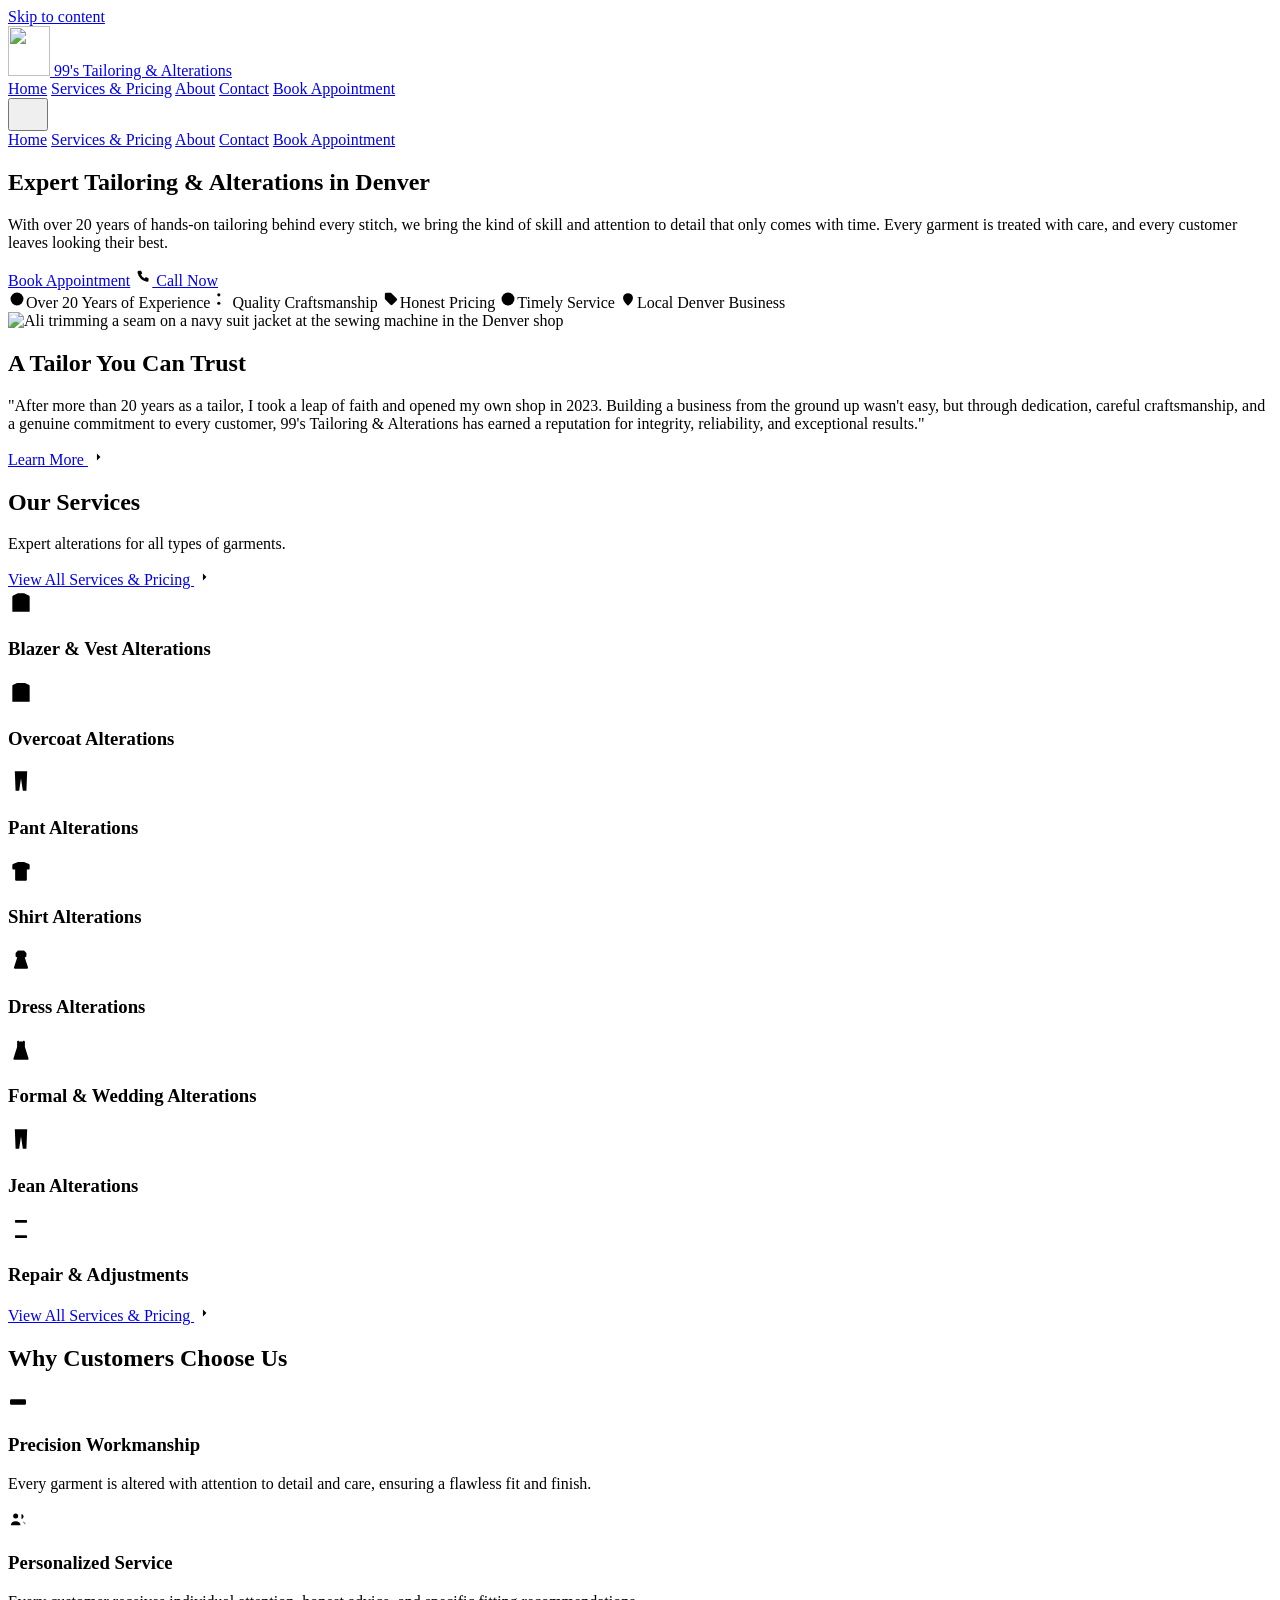
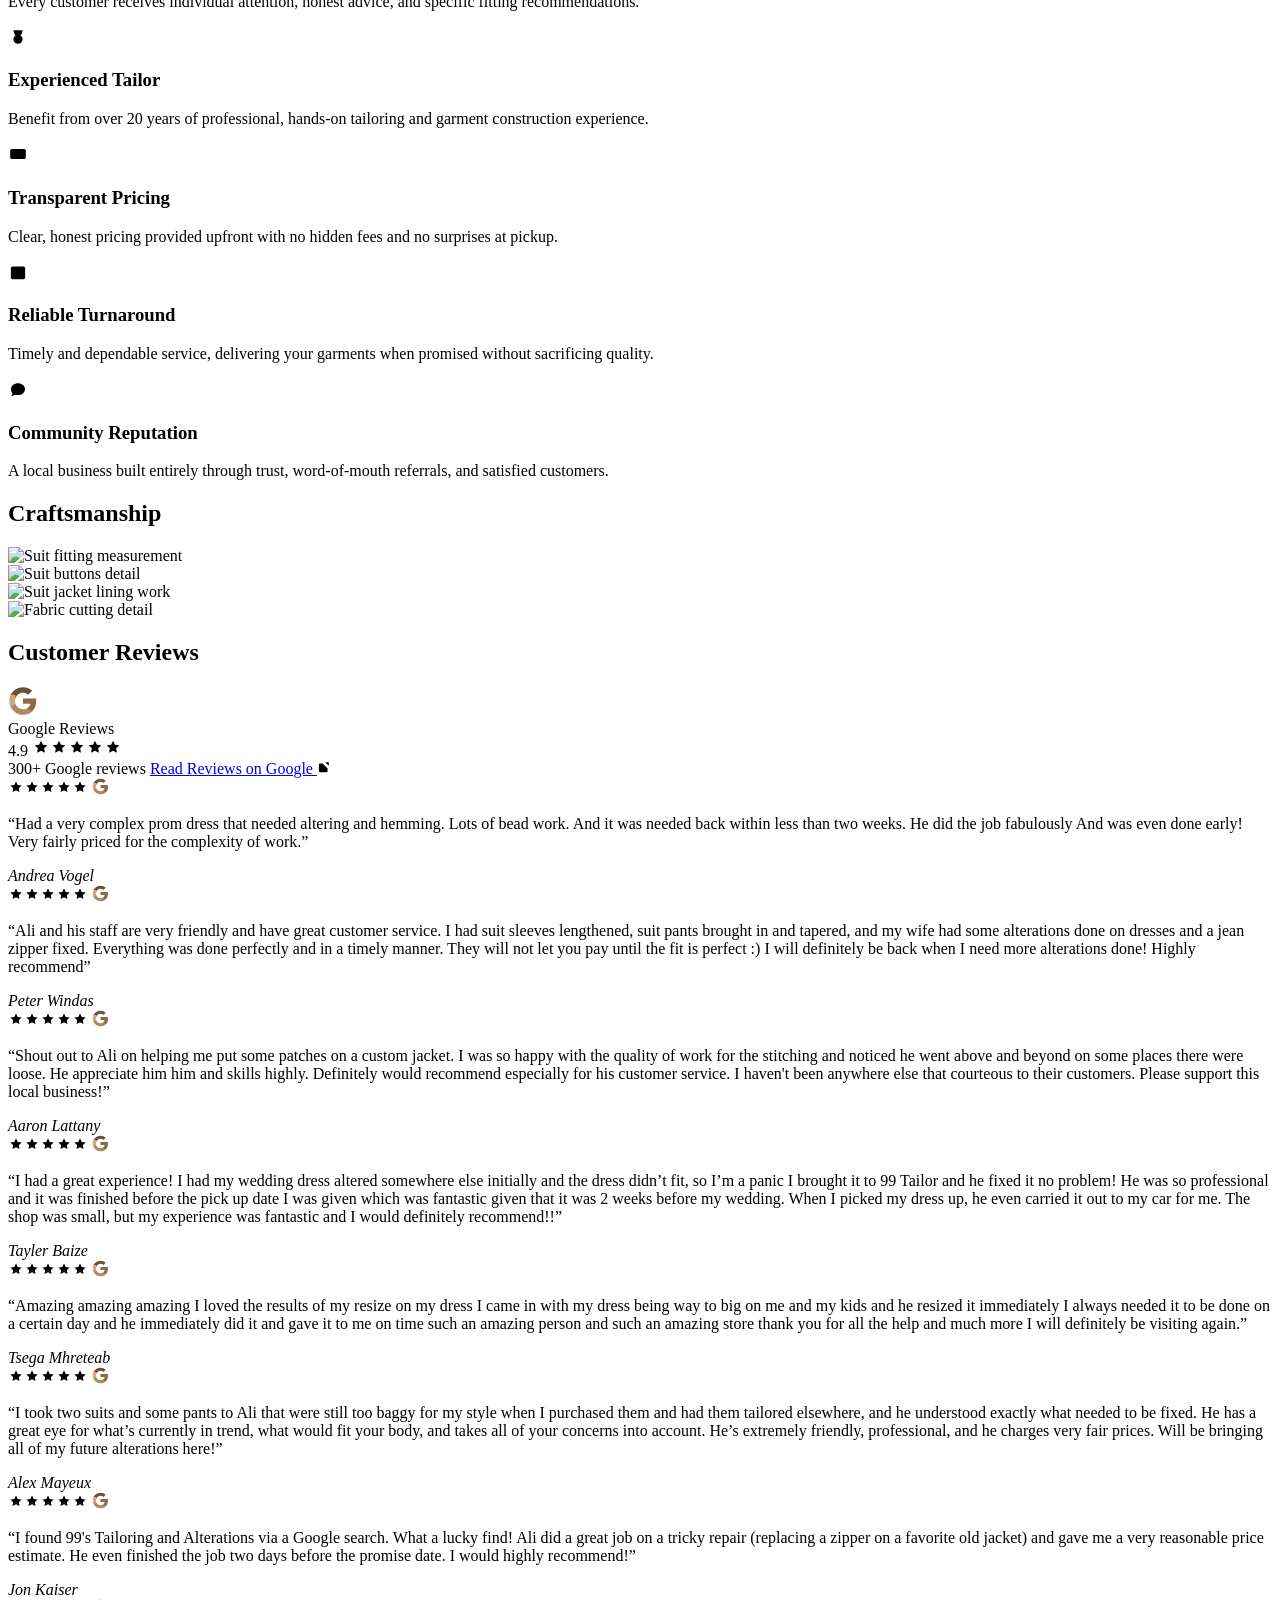
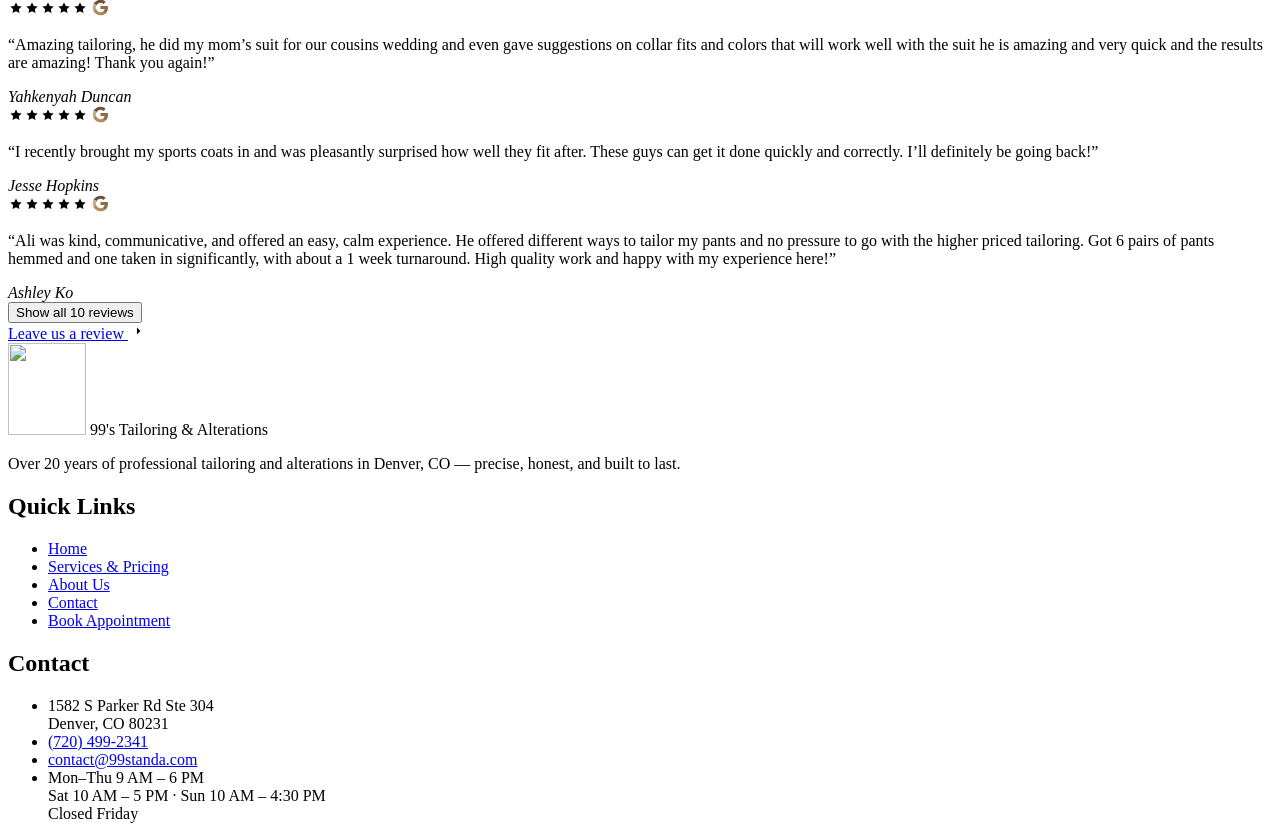
==== commit 00913b4a: "Add files via upload" ====
--- a/index.html
+++ b/index.html
@@ -98,7 +98,7 @@
     }
     </script>
 </head>
-<body class="p-index bg-slate-50 text-slate-800 antialiased selection:bg-slate-200 selection:text-slate-900 flex flex-col min-h-screen">
+<body class="p-home bg-slate-50 text-slate-800 antialiased selection:bg-slate-200 selection:text-slate-900 flex flex-col min-h-screen">
 
 <a class="skip-link" href="#main">Skip to content</a>
 
@@ -152,9 +152,6 @@
         <circle cx="6.4" cy="17.6" r="2.1"/><circle cx="6.4" cy="6.4" r="2.1"/>
         <path d="M8.3 7.6 20 18.4"/><path d="M8.3 16.4 20 5.6"/>
       </symbol>
-      <symbol id="i-stopwatch" viewBox="0 0 24 24">
-        <circle cx="12" cy="13.2" r="7.4"/><path d="M12 9.4v3.8l2.4 1.5"/><path d="M9.4 2.8h5.2"/>
-      </symbol>
       <symbol id="i-ruler" viewBox="0 0 24 24">
         <rect x="2.4" y="8.6" width="19.2" height="6.8" rx="1.6"/>
         <path d="M6.6 8.6v2.6M10.2 8.6v3.7M13.8 8.6v2.6M17.4 8.6v3.7"/>
@@ -181,9 +178,6 @@
         <path d="M20.4 12.2c0 3.9-3.8 7.1-8.4 7.1-1 0-2-.15-2.9-.42L4 20.8l1.5-3.5a6.8 6.8 0 0 1-1.9-5.1c0-3.9 3.8-7.1 8.4-7.1s8.4 3.2 8.4 7.1Z"/>
         <path d="M12 15.1s-3-1.7-3-3.5a1.7 1.7 0 0 1 3-1.05 1.7 1.7 0 0 1 3 1.05c0 1.8-3 3.5-3 3.5Z"/>
       </symbol>
-      <symbol id="i-check-circle" viewBox="0 0 24 24">
-        <circle cx="12" cy="12" r="8.6"/><path d="m8.4 12.2 2.5 2.5 4.7-4.9"/>
-      </symbol>
       <symbol id="i-star-circle" viewBox="0 0 24 24">
         <circle cx="12" cy="12" r="8.6"/>
         <path d="m12 7.6 1.35 2.75 3 .43-2.17 2.12.51 3L12 14.48l-2.69 1.42.51-3-2.17-2.12 3-.43Z"/>
@@ -201,10 +195,6 @@
       </symbol>
       <symbol id="i-phone" viewBox="0 0 24 24">
         <path d="M6.6 3.6h2.9l1.5 3.7-1.9 1.2a10.6 10.6 0 0 0 5.4 5.4l1.2-1.9 3.7 1.5v2.9a2 2 0 0 1-2.2 2A16.4 16.4 0 0 1 4.6 5.8a2 2 0 0 1 2-2.2Z"/>
-      </symbol>
-      <symbol id="i-mail" viewBox="0 0 24 24">
-        <rect x="3" y="5.4" width="18" height="13.2" rx="2"/>
-        <path d="m3.8 6.7 7.1 5.2c.66.48 1.54.48 2.2 0l7.1-5.2"/>
       </symbol>
       <symbol id="i-arrow-right" viewBox="0 0 24 24">
         <path d="M4.5 12h14.2"/><path d="m13.4 6.6 5.3 5.4-5.3 5.4"/>
@@ -226,11 +216,11 @@
           <span class="brand-name text-slate-900 text-[1.02rem] sm:text-[1.34rem] lg:text-[1.5rem] xl:text-[1.62rem]">99's Tailoring &amp; Alterations</span>
         </a>
         <nav aria-label="Main" class="hidden lg:flex items-center gap-5 xl:gap-8">
-          <a href="index.html" class="nav-link text-sm text-slate-900 font-semibold" data-target="home" aria-current="page">Home</a>
-          <a href="services.html" class="nav-link text-sm font-medium text-slate-500 hover:text-slate-900 transition-colors" data-target="services">Services &amp; Pricing</a>
-          <a href="about.html" class="nav-link text-sm font-medium text-slate-500 hover:text-slate-900 transition-colors" data-target="about">About</a>
-          <a href="contact.html" class="nav-link text-sm font-medium text-slate-500 hover:text-slate-900 transition-colors" data-target="contact">Contact</a>
-          <a href="book.html" data-target="book" class="bg-slate-900 text-white px-5 py-2.5 rounded-md text-sm font-medium hover:bg-slate-800 transition-colors shadow-sm">Book Appointment</a>
+          <a href="index.html" class="nav-link text-sm text-slate-900 font-semibold" aria-current="page">Home</a>
+          <a href="services.html" class="nav-link text-sm font-medium text-slate-500 hover:text-slate-900 transition-colors">Services &amp; Pricing</a>
+          <a href="about.html" class="nav-link text-sm font-medium text-slate-500 hover:text-slate-900 transition-colors">About</a>
+          <a href="contact.html" class="nav-link text-sm font-medium text-slate-500 hover:text-slate-900 transition-colors">Contact</a>
+          <a href="book.html" class="bg-slate-900 text-white px-5 py-2.5 rounded-md text-sm font-medium hover:bg-slate-800 transition-colors shadow-sm">Book Appointment</a>
         </nav>
         <button id="mobile-menu-btn" class="lg:hidden text-slate-600 hover:text-slate-900 focus:outline-none flex-none" aria-label="Menu" aria-expanded="false" aria-controls="mobile-menu">
           <svg aria-hidden="true" focusable="false" class="ic ic-ink text-2xl" style="width:1.5rem;height:1.5rem"><use href="#i-menu"></use></svg>
@@ -238,11 +228,11 @@
       </div>
       <nav id="mobile-menu" aria-label="Mobile" class="hidden lg:hidden bg-white border-b border-slate-200 absolute w-full left-0 top-20 shadow-sm">
         <div class="flex flex-col px-6 py-4 space-y-4">
-          <a href="index.html" class="nav-link text-sm text-slate-900 font-semibold block" data-target="home" aria-current="page">Home</a>
-          <a href="services.html" class="nav-link text-sm font-medium text-slate-500 hover:text-slate-900 block" data-target="services">Services &amp; Pricing</a>
-          <a href="about.html" class="nav-link text-sm font-medium text-slate-500 hover:text-slate-900 block" data-target="about">About</a>
-          <a href="contact.html" class="nav-link text-sm font-medium text-slate-500 hover:text-slate-900 block" data-target="contact">Contact</a>
-          <a href="book.html" class="nav-link text-sm font-medium text-slate-500 hover:text-slate-900 block" data-target="book">Book Appointment</a>
+          <a href="index.html" class="nav-link text-sm text-slate-900 font-semibold block" aria-current="page">Home</a>
+          <a href="services.html" class="nav-link text-sm font-medium text-slate-500 hover:text-slate-900 block">Services &amp; Pricing</a>
+          <a href="about.html" class="nav-link text-sm font-medium text-slate-500 hover:text-slate-900 block">About</a>
+          <a href="contact.html" class="nav-link text-sm font-medium text-slate-500 hover:text-slate-900 block">Contact</a>
+          <a href="book.html" class="nav-link text-sm font-medium text-slate-500 hover:text-slate-900 block">Book Appointment</a>
         </div>
       </nav>
     </header>
@@ -275,7 +265,7 @@
               </div>
             </div>
             <div class="relative h-[22rem] sm:h-96 md:h-[40rem] rounded-none overflow-hidden border-8 md:border-[16px] border-white shadow-2xl bg-slate-100 mt-6 md:mt-0">
-              <img src="assets/img/hero.jpg" alt="Ali trimming a seam on a navy suit jacket at the sewing machine in the Denver shop" width="1100" height="1467" fetchpriority="high" decoding="async" class="w-full h-full object-cover" id="hero-photo">
+              <img src="assets/img/hero.jpg" alt="Ali trimming a seam on a navy suit jacket at the sewing machine in the Denver shop" width="1100" height="1467" fetchpriority="high" decoding="async" class="w-full h-full object-cover">
             </div>
           </div>
         </section>
@@ -368,14 +358,14 @@
                   <div>
                     <div class="text-xs uppercase tracking-widest text-slate-500 font-semibold">Google Reviews</div>
                     <div class="flex items-baseline gap-2">
-                      <span id="g-rating" class="g-rating text-2xl"></span>
-                      <span id="g-stars" class="flex gap-0.5 text-slate-900"></span>
+                      <span id="g-rating" class="g-rating text-2xl">4.9</span>
+                      <span id="g-stars" role="img" aria-label="4.9 out of 5 stars" class="flex gap-0.5 text-slate-900"><svg aria-hidden="true" class="ic ic-star ic-fill" style="width:18px;height:18px"><use href="#i-star"></use></svg><svg aria-hidden="true" class="ic ic-star ic-fill" style="width:18px;height:18px"><use href="#i-star"></use></svg><svg aria-hidden="true" class="ic ic-star ic-fill" style="width:18px;height:18px"><use href="#i-star"></use></svg><svg aria-hidden="true" class="ic ic-star ic-fill" style="width:18px;height:18px"><use href="#i-star"></use></svg><svg aria-hidden="true" class="ic ic-star ic-fill" style="width:18px;height:18px"><use href="#i-star"></use></svg></span>
                     </div>
                   </div>
                 </div>
                 <div class="hidden sm:block w-px h-12 bg-[var(--border-cream)]"></div>
                 <div class="flex flex-col items-center sm:items-start gap-2">
-                  <span id="g-count" class="text-sm text-slate-600">Based on local feedback</span>
+                  <span id="g-count" class="text-sm text-slate-600">300+ Google reviews</span>
                   <a id="g-link" href="https://www.google.com/maps/search/?api=1&amp;query=99%27s%20Tailoring%20%26%20Alterations%2C%201582%20S%20Parker%20Rd%20Ste%20304%2C%20Denver%2C%20CO%2080231" target="_blank" rel="noopener noreferrer"
                      class="bg-white text-slate-900 border border-slate-200 px-4 py-2 rounded-md text-sm font-medium hover:bg-slate-50 transition-colors shadow-sm inline-flex items-center gap-2">
                     Read Reviews on Google <svg aria-hidden="true" focusable="false" class="ic" style="width:14px;height:14px"><use href="#i-external"></use></svg>
@@ -384,7 +374,95 @@
               </div>
             </div>
 
-            <div id="review-grid" class="grid md:grid-cols-2 lg:grid-cols-3 gap-6"></div>
+            <div id="review-grid" class="review-columns">
+              <article class="review-card bg-white p-6 rounded-lg border border-slate-200 shadow-sm">
+                <div class="flex items-center justify-between mb-3">
+                  <span role="img" aria-label="5 out of 5 stars" class="flex gap-0.5"><svg aria-hidden="true" class="ic ic-star ic-fill" style="width:16px;height:16px"><use href="#i-star"></use></svg><svg aria-hidden="true" class="ic ic-star ic-fill" style="width:16px;height:16px"><use href="#i-star"></use></svg><svg aria-hidden="true" class="ic ic-star ic-fill" style="width:16px;height:16px"><use href="#i-star"></use></svg><svg aria-hidden="true" class="ic ic-star ic-fill" style="width:16px;height:16px"><use href="#i-star"></use></svg><svg aria-hidden="true" class="ic ic-star ic-fill" style="width:16px;height:16px"><use href="#i-star"></use></svg></span>
+                  <svg viewBox="0 0 48 48" class="flex-none" style="width:17px;height:17px" aria-hidden="true"><use href="#i-google"></use></svg>
+                </div>
+                <p class="text-sm text-slate-600 leading-relaxed mb-4">&ldquo;Had a very complex prom dress that needed altering and hemming. Lots of bead work. And it was needed back within less than two weeks. He did the job fabulously And was even done early! Very fairly priced for the complexity of work.&rdquo;</p>
+                <cite class="text-xs font-medium text-slate-400 uppercase tracking-wide not-italic">Andrea Vogel</cite>
+              </article>
+              <article class="review-card bg-white p-6 rounded-lg border border-slate-200 shadow-sm">
+                <div class="flex items-center justify-between mb-3">
+                  <span role="img" aria-label="5 out of 5 stars" class="flex gap-0.5"><svg aria-hidden="true" class="ic ic-star ic-fill" style="width:16px;height:16px"><use href="#i-star"></use></svg><svg aria-hidden="true" class="ic ic-star ic-fill" style="width:16px;height:16px"><use href="#i-star"></use></svg><svg aria-hidden="true" class="ic ic-star ic-fill" style="width:16px;height:16px"><use href="#i-star"></use></svg><svg aria-hidden="true" class="ic ic-star ic-fill" style="width:16px;height:16px"><use href="#i-star"></use></svg><svg aria-hidden="true" class="ic ic-star ic-fill" style="width:16px;height:16px"><use href="#i-star"></use></svg></span>
+                  <svg viewBox="0 0 48 48" class="flex-none" style="width:17px;height:17px" aria-hidden="true"><use href="#i-google"></use></svg>
+                </div>
+                <p class="text-sm text-slate-600 leading-relaxed mb-4">&ldquo;Ali and his staff are very friendly and have great customer service. I had suit sleeves lengthened, suit pants brought in and tapered, and my wife had some alterations done on dresses and a jean zipper fixed. Everything was done perfectly and in a timely manner. They will not let you pay until the fit is perfect :) I will definitely be back when I need more alterations done! Highly recommend&rdquo;</p>
+                <cite class="text-xs font-medium text-slate-400 uppercase tracking-wide not-italic">Peter Windas</cite>
+              </article>
+              <article class="review-card bg-white p-6 rounded-lg border border-slate-200 shadow-sm">
+                <div class="flex items-center justify-between mb-3">
+                  <span role="img" aria-label="5 out of 5 stars" class="flex gap-0.5"><svg aria-hidden="true" class="ic ic-star ic-fill" style="width:16px;height:16px"><use href="#i-star"></use></svg><svg aria-hidden="true" class="ic ic-star ic-fill" style="width:16px;height:16px"><use href="#i-star"></use></svg><svg aria-hidden="true" class="ic ic-star ic-fill" style="width:16px;height:16px"><use href="#i-star"></use></svg><svg aria-hidden="true" class="ic ic-star ic-fill" style="width:16px;height:16px"><use href="#i-star"></use></svg><svg aria-hidden="true" class="ic ic-star ic-fill" style="width:16px;height:16px"><use href="#i-star"></use></svg></span>
+                  <svg viewBox="0 0 48 48" class="flex-none" style="width:17px;height:17px" aria-hidden="true"><use href="#i-google"></use></svg>
+                </div>
+                <p class="text-sm text-slate-600 leading-relaxed mb-4">&ldquo;Shout out to Ali on helping me put some patches on a custom jacket. I was so happy with the quality of work for the stitching and noticed he went above and beyond on some places there were loose. He appreciate him him and skills highly. Definitely would recommend especially for his customer service. I haven&#x27;t been anywhere else that courteous to their customers. Please support this local business!&rdquo;</p>
+                <cite class="text-xs font-medium text-slate-400 uppercase tracking-wide not-italic">Aaron Lattany</cite>
+              </article>
+              <article class="review-card bg-white p-6 rounded-lg border border-slate-200 shadow-sm">
+                <div class="flex items-center justify-between mb-3">
+                  <span role="img" aria-label="5 out of 5 stars" class="flex gap-0.5"><svg aria-hidden="true" class="ic ic-star ic-fill" style="width:16px;height:16px"><use href="#i-star"></use></svg><svg aria-hidden="true" class="ic ic-star ic-fill" style="width:16px;height:16px"><use href="#i-star"></use></svg><svg aria-hidden="true" class="ic ic-star ic-fill" style="width:16px;height:16px"><use href="#i-star"></use></svg><svg aria-hidden="true" class="ic ic-star ic-fill" style="width:16px;height:16px"><use href="#i-star"></use></svg><svg aria-hidden="true" class="ic ic-star ic-fill" style="width:16px;height:16px"><use href="#i-star"></use></svg></span>
+                  <svg viewBox="0 0 48 48" class="flex-none" style="width:17px;height:17px" aria-hidden="true"><use href="#i-google"></use></svg>
+                </div>
+                <p class="text-sm text-slate-600 leading-relaxed mb-4">&ldquo;I had a great experience! I had my wedding dress altered somewhere else initially and the dress didn’t fit, so I’m a panic I brought it to 99 Tailor and he fixed it no problem! He was so professional and it was finished before the pick up date I was given which was fantastic given that it was 2 weeks before my wedding. When I picked my dress up, he even carried it out to my car for me. The shop was small, but my experience was fantastic and I would definitely recommend!!&rdquo;</p>
+                <cite class="text-xs font-medium text-slate-400 uppercase tracking-wide not-italic">Tayler Baize</cite>
+              </article>
+              <article class="review-card bg-white p-6 rounded-lg border border-slate-200 shadow-sm">
+                <div class="flex items-center justify-between mb-3">
+                  <span role="img" aria-label="5 out of 5 stars" class="flex gap-0.5"><svg aria-hidden="true" class="ic ic-star ic-fill" style="width:16px;height:16px"><use href="#i-star"></use></svg><svg aria-hidden="true" class="ic ic-star ic-fill" style="width:16px;height:16px"><use href="#i-star"></use></svg><svg aria-hidden="true" class="ic ic-star ic-fill" style="width:16px;height:16px"><use href="#i-star"></use></svg><svg aria-hidden="true" class="ic ic-star ic-fill" style="width:16px;height:16px"><use href="#i-star"></use></svg><svg aria-hidden="true" class="ic ic-star ic-fill" style="width:16px;height:16px"><use href="#i-star"></use></svg></span>
+                  <svg viewBox="0 0 48 48" class="flex-none" style="width:17px;height:17px" aria-hidden="true"><use href="#i-google"></use></svg>
+                </div>
+                <p class="text-sm text-slate-600 leading-relaxed mb-4">&ldquo;Amazing amazing amazing I loved the results of my resize on my dress I came in with my dress being way to big on me and my kids and he resized it immediately I always needed it to be done on a certain day and he immediately did it and gave it to me on time such an amazing person and such an amazing store thank you for all the help and much more I will definitely be visiting again.&rdquo;</p>
+                <cite class="text-xs font-medium text-slate-400 uppercase tracking-wide not-italic">Tsega Mhreteab</cite>
+              </article>
+              <article class="review-card bg-white p-6 rounded-lg border border-slate-200 shadow-sm">
+                <div class="flex items-center justify-between mb-3">
+                  <span role="img" aria-label="5 out of 5 stars" class="flex gap-0.5"><svg aria-hidden="true" class="ic ic-star ic-fill" style="width:16px;height:16px"><use href="#i-star"></use></svg><svg aria-hidden="true" class="ic ic-star ic-fill" style="width:16px;height:16px"><use href="#i-star"></use></svg><svg aria-hidden="true" class="ic ic-star ic-fill" style="width:16px;height:16px"><use href="#i-star"></use></svg><svg aria-hidden="true" class="ic ic-star ic-fill" style="width:16px;height:16px"><use href="#i-star"></use></svg><svg aria-hidden="true" class="ic ic-star ic-fill" style="width:16px;height:16px"><use href="#i-star"></use></svg></span>
+                  <svg viewBox="0 0 48 48" class="flex-none" style="width:17px;height:17px" aria-hidden="true"><use href="#i-google"></use></svg>
+                </div>
+                <p class="text-sm text-slate-600 leading-relaxed mb-4">&ldquo;I took two suits and some pants to Ali that were still too baggy for my style when I purchased them and had them tailored elsewhere, and he understood exactly what needed to be fixed. He has a great eye for what’s currently in trend, what would fit your body, and takes all of your concerns into account. He’s extremely friendly, professional, and he charges very fair prices. Will be bringing all of my future alterations here!&rdquo;</p>
+                <cite class="text-xs font-medium text-slate-400 uppercase tracking-wide not-italic">Alex Mayeux</cite>
+              </article>
+              <article class="review-card bg-white p-6 rounded-lg border border-slate-200 shadow-sm" data-extra>
+                <div class="flex items-center justify-between mb-3">
+                  <span role="img" aria-label="5 out of 5 stars" class="flex gap-0.5"><svg aria-hidden="true" class="ic ic-star ic-fill" style="width:16px;height:16px"><use href="#i-star"></use></svg><svg aria-hidden="true" class="ic ic-star ic-fill" style="width:16px;height:16px"><use href="#i-star"></use></svg><svg aria-hidden="true" class="ic ic-star ic-fill" style="width:16px;height:16px"><use href="#i-star"></use></svg><svg aria-hidden="true" class="ic ic-star ic-fill" style="width:16px;height:16px"><use href="#i-star"></use></svg><svg aria-hidden="true" class="ic ic-star ic-fill" style="width:16px;height:16px"><use href="#i-star"></use></svg></span>
+                  <svg viewBox="0 0 48 48" class="flex-none" style="width:17px;height:17px" aria-hidden="true"><use href="#i-google"></use></svg>
+                </div>
+                <p class="text-sm text-slate-600 leading-relaxed mb-4">&ldquo;I found 99&#x27;s Tailoring and Alterations via a Google search. What a lucky find! Ali did a great job on a tricky repair (replacing a zipper on a favorite old jacket) and gave me a very reasonable price estimate. He even finished the job two days before the promise date. I would highly recommend!&rdquo;</p>
+                <cite class="text-xs font-medium text-slate-400 uppercase tracking-wide not-italic">Jon Kaiser</cite>
+              </article>
+              <article class="review-card bg-white p-6 rounded-lg border border-slate-200 shadow-sm" data-extra>
+                <div class="flex items-center justify-between mb-3">
+                  <span role="img" aria-label="5 out of 5 stars" class="flex gap-0.5"><svg aria-hidden="true" class="ic ic-star ic-fill" style="width:16px;height:16px"><use href="#i-star"></use></svg><svg aria-hidden="true" class="ic ic-star ic-fill" style="width:16px;height:16px"><use href="#i-star"></use></svg><svg aria-hidden="true" class="ic ic-star ic-fill" style="width:16px;height:16px"><use href="#i-star"></use></svg><svg aria-hidden="true" class="ic ic-star ic-fill" style="width:16px;height:16px"><use href="#i-star"></use></svg><svg aria-hidden="true" class="ic ic-star ic-fill" style="width:16px;height:16px"><use href="#i-star"></use></svg></span>
+                  <svg viewBox="0 0 48 48" class="flex-none" style="width:17px;height:17px" aria-hidden="true"><use href="#i-google"></use></svg>
+                </div>
+                <p class="text-sm text-slate-600 leading-relaxed mb-4">&ldquo;Amazing tailoring, he did my mom’s suit for our cousins wedding and even gave suggestions on collar fits and colors that will work well with the suit he is amazing and very quick and the results are amazing! Thank you again!&rdquo;</p>
+                <cite class="text-xs font-medium text-slate-400 uppercase tracking-wide not-italic">Yahkenyah Duncan</cite>
+              </article>
+              <article class="review-card bg-white p-6 rounded-lg border border-slate-200 shadow-sm" data-extra>
+                <div class="flex items-center justify-between mb-3">
+                  <span role="img" aria-label="5 out of 5 stars" class="flex gap-0.5"><svg aria-hidden="true" class="ic ic-star ic-fill" style="width:16px;height:16px"><use href="#i-star"></use></svg><svg aria-hidden="true" class="ic ic-star ic-fill" style="width:16px;height:16px"><use href="#i-star"></use></svg><svg aria-hidden="true" class="ic ic-star ic-fill" style="width:16px;height:16px"><use href="#i-star"></use></svg><svg aria-hidden="true" class="ic ic-star ic-fill" style="width:16px;height:16px"><use href="#i-star"></use></svg><svg aria-hidden="true" class="ic ic-star ic-fill" style="width:16px;height:16px"><use href="#i-star"></use></svg></span>
+                  <svg viewBox="0 0 48 48" class="flex-none" style="width:17px;height:17px" aria-hidden="true"><use href="#i-google"></use></svg>
+                </div>
+                <p class="text-sm text-slate-600 leading-relaxed mb-4">&ldquo;I recently brought my sports coats in and was pleasantly surprised how well they fit after. These guys can get it done quickly and correctly. I’ll definitely be going back!&rdquo;</p>
+                <cite class="text-xs font-medium text-slate-400 uppercase tracking-wide not-italic">Jesse Hopkins</cite>
+              </article>
+              <article class="review-card bg-white p-6 rounded-lg border border-slate-200 shadow-sm" data-extra>
+                <div class="flex items-center justify-between mb-3">
+                  <span role="img" aria-label="5 out of 5 stars" class="flex gap-0.5"><svg aria-hidden="true" class="ic ic-star ic-fill" style="width:16px;height:16px"><use href="#i-star"></use></svg><svg aria-hidden="true" class="ic ic-star ic-fill" style="width:16px;height:16px"><use href="#i-star"></use></svg><svg aria-hidden="true" class="ic ic-star ic-fill" style="width:16px;height:16px"><use href="#i-star"></use></svg><svg aria-hidden="true" class="ic ic-star ic-fill" style="width:16px;height:16px"><use href="#i-star"></use></svg><svg aria-hidden="true" class="ic ic-star ic-fill" style="width:16px;height:16px"><use href="#i-star"></use></svg></span>
+                  <svg viewBox="0 0 48 48" class="flex-none" style="width:17px;height:17px" aria-hidden="true"><use href="#i-google"></use></svg>
+                </div>
+                <p class="text-sm text-slate-600 leading-relaxed mb-4">&ldquo;Ali was kind, communicative, and offered an easy, calm experience. He offered different ways to tailor my pants and no pressure to go with the higher priced tailoring. Got 6 pairs of pants hemmed and one taken in significantly, with about a 1 week turnaround. High quality work and happy with my experience here!&rdquo;</p>
+                <cite class="text-xs font-medium text-slate-400 uppercase tracking-wide not-italic">Ashley Ko</cite>
+              </article>
+            </div>
+
+            <div class="text-center mt-8">
+              <button type="button" id="reviews-more"
+                      class="hidden bg-white text-slate-900 border border-slate-200 px-5 py-2.5 rounded-md text-sm font-medium hover:bg-slate-50 transition-colors shadow-sm">
+                Show all 10 reviews
+              </button>
+            </div>
 
             <div class="text-center mt-10">
               <a id="g-write" href="https://www.google.com/maps/search/?api=1&amp;query=99%27s%20Tailoring%20%26%20Alterations%2C%201582%20S%20Parker%20Rd%20Ste%20304%2C%20Denver%2C%20CO%2080231" target="_blank" rel="noopener noreferrer" class="text-sm font-medium text-slate-900 hover:text-slate-600 inline-flex items-center gap-1 transition-colors">
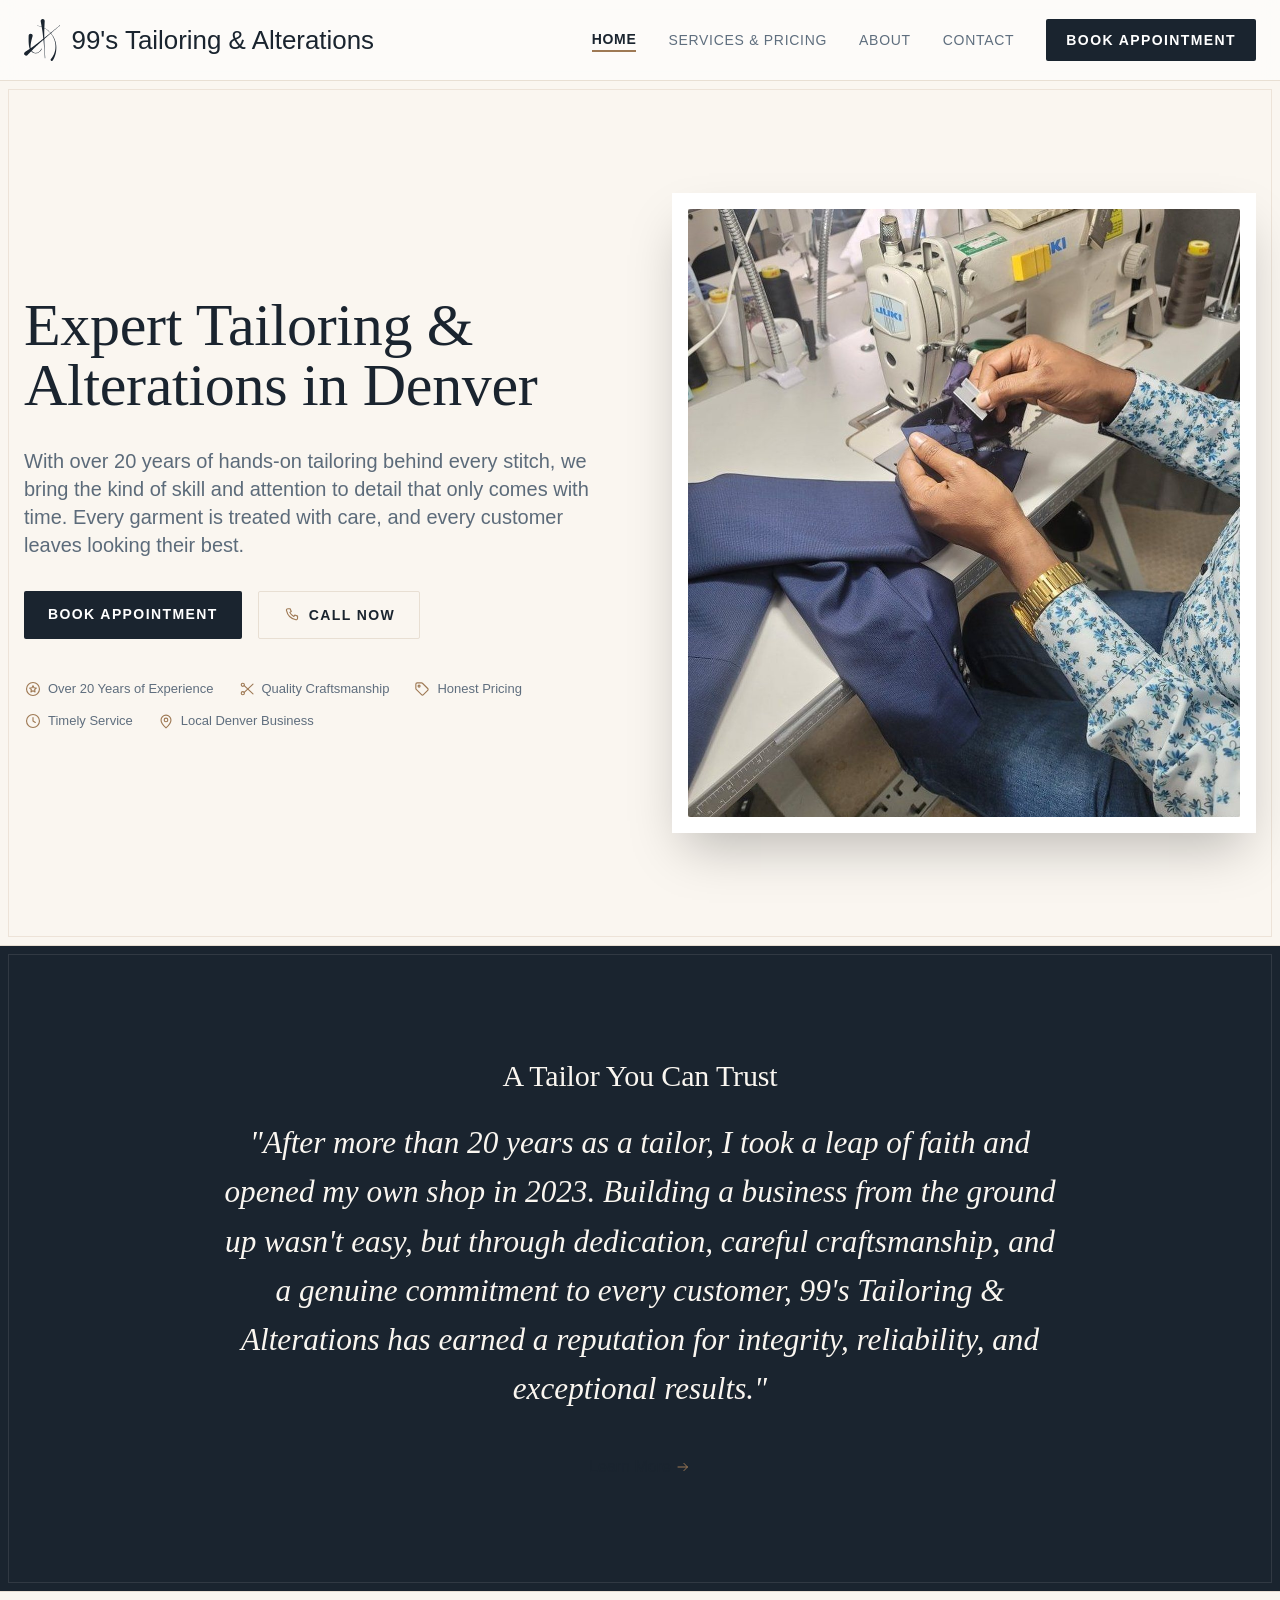
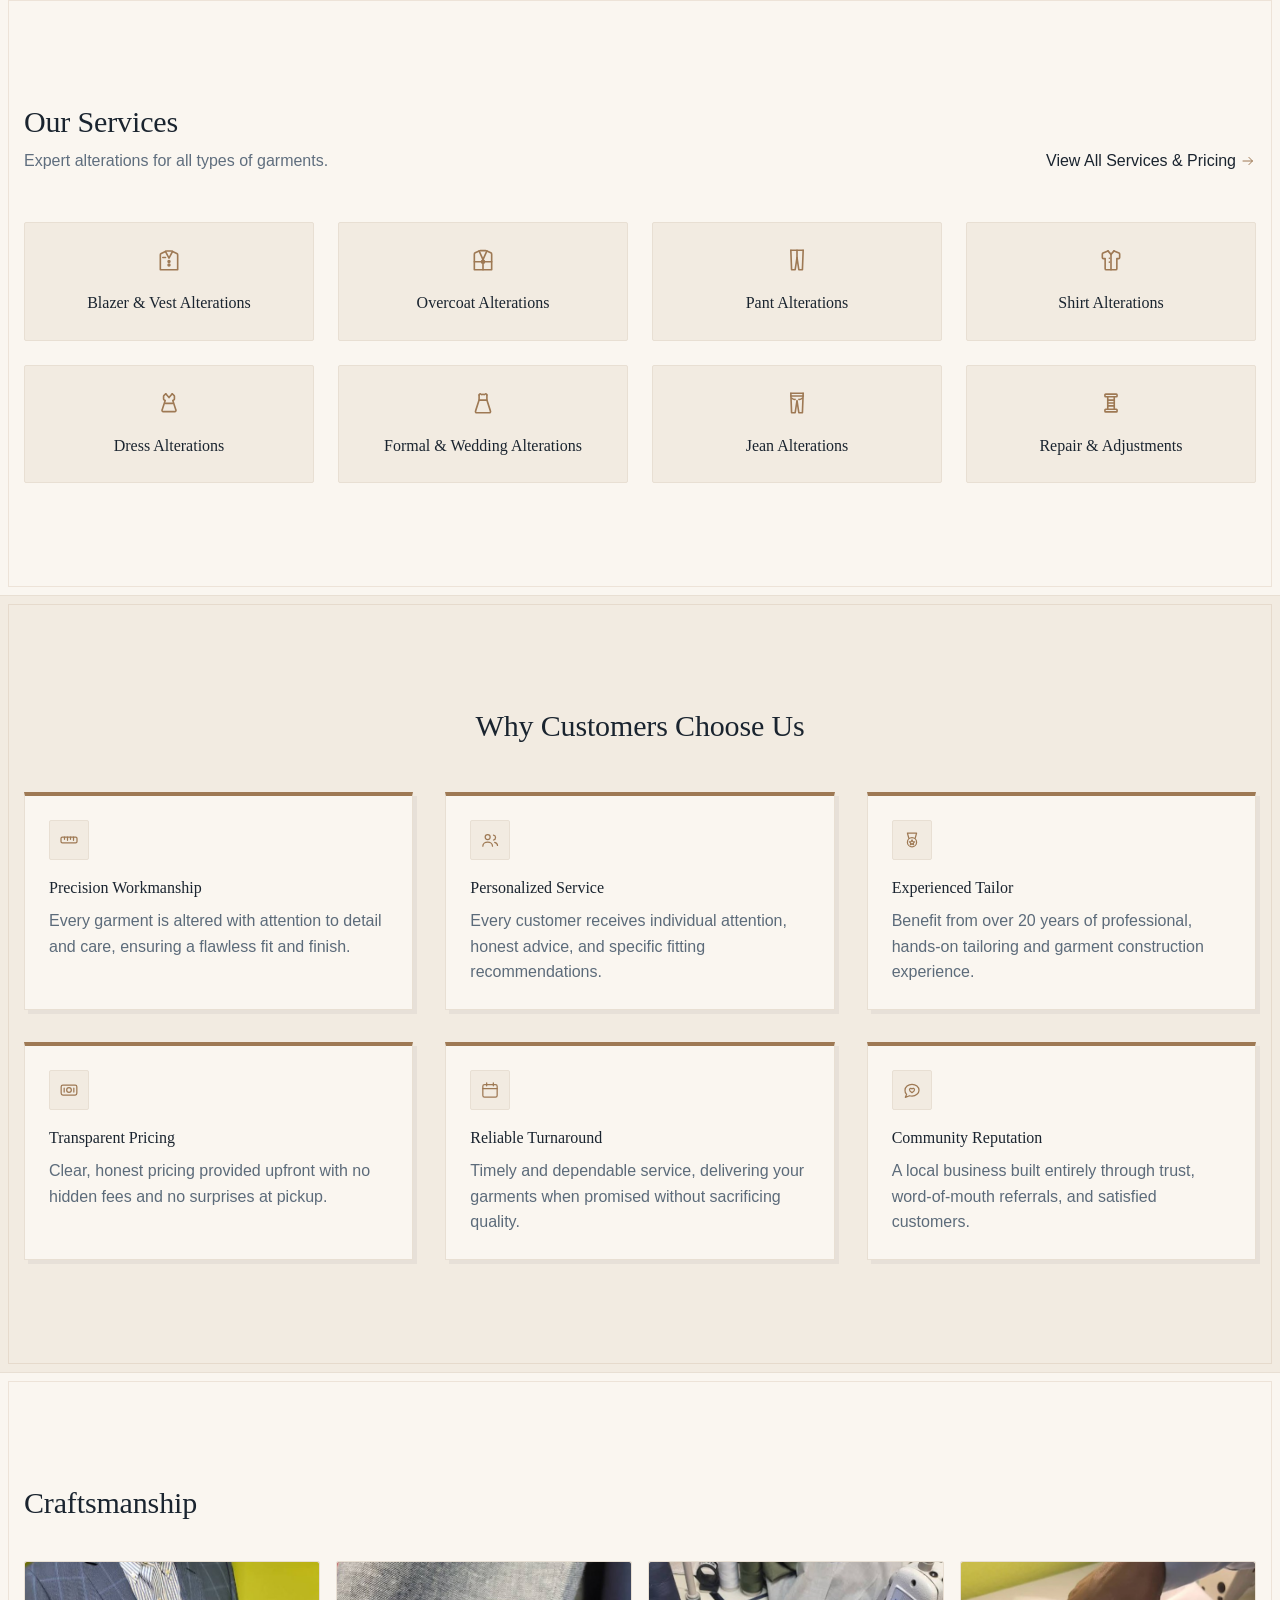
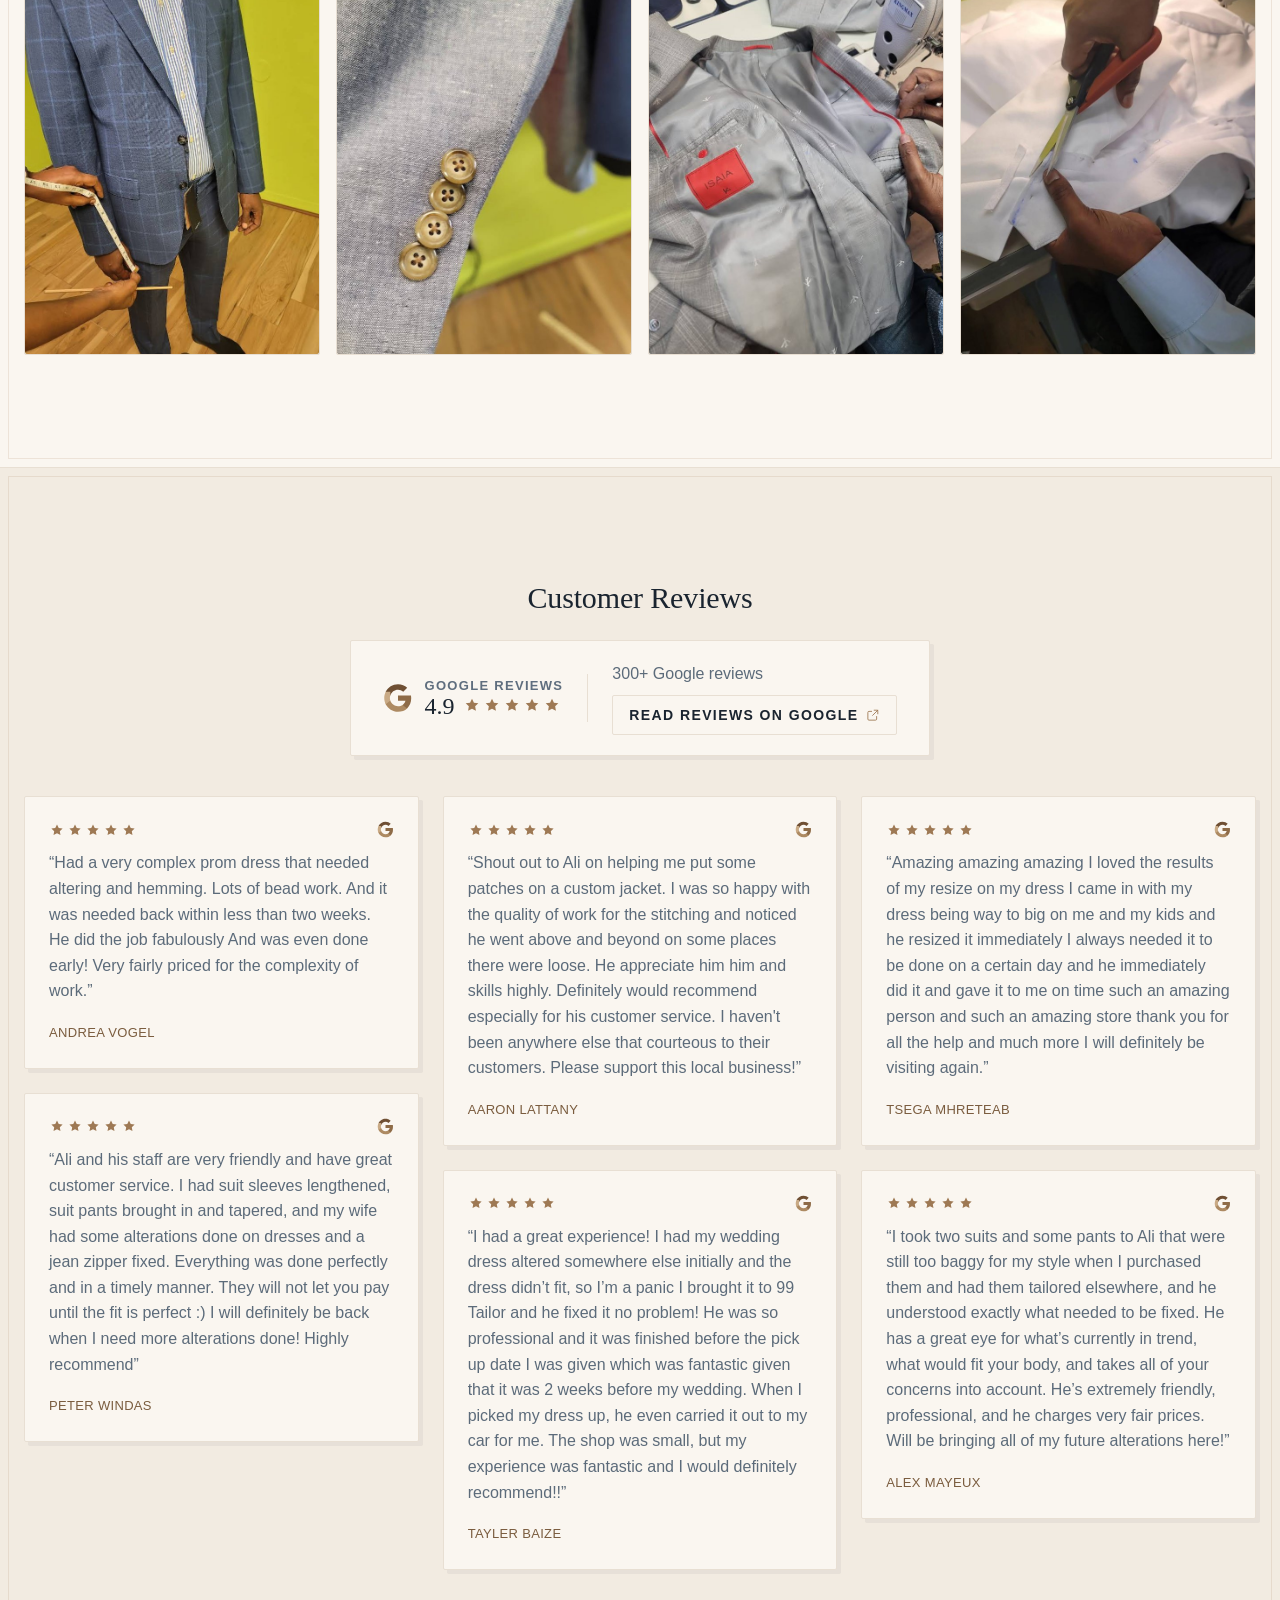
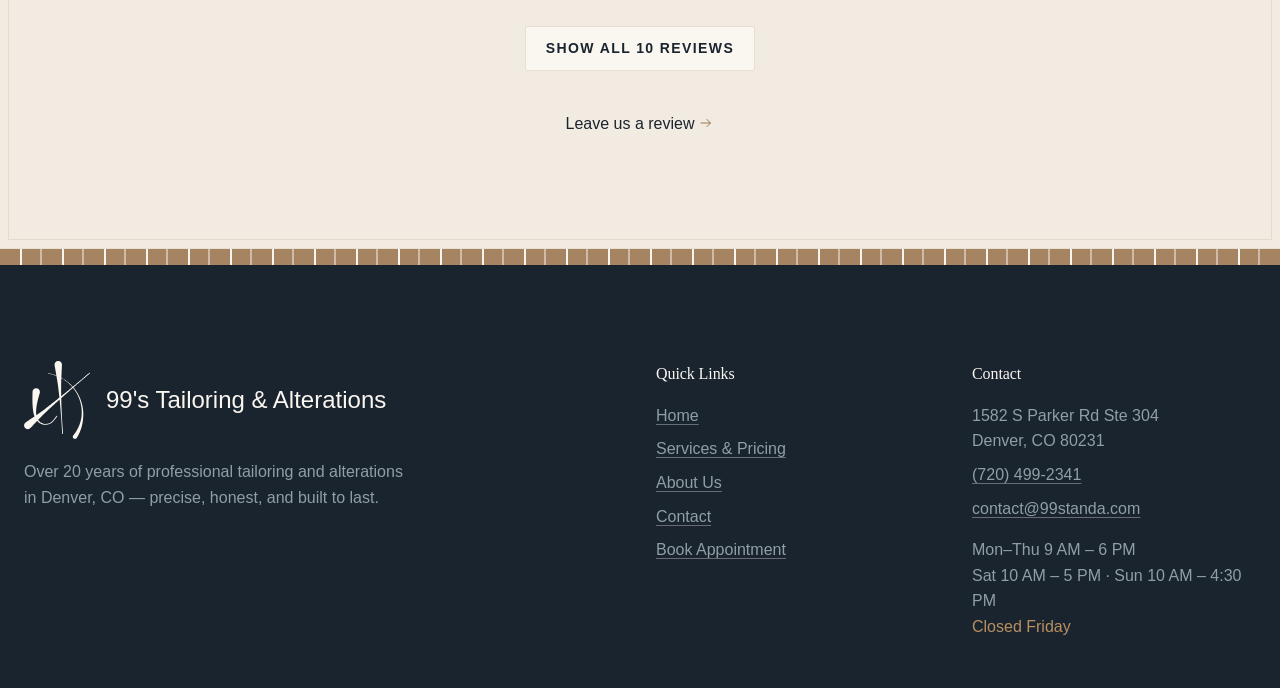
==== commit bd950efb: "Add files via upload" ====
--- a/index.html
+++ b/index.html
@@ -20,10 +20,6 @@
 <meta property="og:image:height" content="630">
 <meta property="og:image:alt" content="Trimming a seam on a navy suit jacket at the sewing machine">
 <meta name="twitter:card" content="summary_large_image">
-<link rel="preconnect" href="https://fonts.googleapis.com">
-<link rel="preconnect" href="https://fonts.gstatic.com" crossorigin>
-<link rel="stylesheet" href="https://fonts.googleapis.com/css2?family=Crimson+Pro:ital,wght@1,400&family=EB+Garamond:ital,wght@0,400;0,500;0,600;1,400;1,500&family=Inter:wght@400;500;600&display=swap" media="print" onload="this.media='all';this.onload=null">
-<noscript><link rel="stylesheet" href="https://fonts.googleapis.com/css2?family=Crimson+Pro:ital,wght@1,400&family=EB+Garamond:ital,wght@0,400;0,500;0,600;1,400;1,500&family=Inter:wght@400;500;600&display=swap"></noscript>
 <link rel="stylesheet" href="assets/styles.css">
 <script type="application/ld+json">
     {
@@ -211,16 +207,16 @@
 
 <header class="bg-white/80 backdrop-blur-md border-b border-slate-200 sticky top-0 z-50">
       <div class="max-w-7xl mx-auto px-4 sm:px-6 h-20 flex items-center justify-between gap-3">
-        <a href="index.html" class="flex items-center gap-2.5 sm:gap-3 min-w-0" aria-label="99's Tailoring &amp; Alterations — home">
+        <a href="" class="flex items-center gap-2.5 sm:gap-3 min-w-0" aria-label="99's Tailoring &amp; Alterations — home">
           <img class="brand-mark" src="assets/logo-navy.svg" alt="" width="42" height="50">
           <span class="brand-name text-slate-900 text-[1.02rem] sm:text-[1.34rem] lg:text-[1.5rem] xl:text-[1.62rem]">99's Tailoring &amp; Alterations</span>
         </a>
         <nav aria-label="Main" class="hidden lg:flex items-center gap-5 xl:gap-8">
-          <a href="index.html" class="nav-link text-sm text-slate-900 font-semibold" aria-current="page">Home</a>
-          <a href="services.html" class="nav-link text-sm font-medium text-slate-500 hover:text-slate-900 transition-colors">Services &amp; Pricing</a>
-          <a href="about.html" class="nav-link text-sm font-medium text-slate-500 hover:text-slate-900 transition-colors">About</a>
-          <a href="contact.html" class="nav-link text-sm font-medium text-slate-500 hover:text-slate-900 transition-colors">Contact</a>
-          <a href="book.html" class="bg-slate-900 text-white px-5 py-2.5 rounded-md text-sm font-medium hover:bg-slate-800 transition-colors shadow-sm">Book Appointment</a>
+          <a href="" class="nav-link text-sm text-slate-900 font-semibold" aria-current="page">Home</a>
+          <a href="services/" class="nav-link text-sm font-medium text-slate-500 hover:text-slate-900 transition-colors">Services &amp; Pricing</a>
+          <a href="about/" class="nav-link text-sm font-medium text-slate-500 hover:text-slate-900 transition-colors">About</a>
+          <a href="contact/" class="nav-link text-sm font-medium text-slate-500 hover:text-slate-900 transition-colors">Contact</a>
+          <a href="book/" class="bg-slate-900 text-white px-5 py-2.5 rounded-md text-sm font-medium hover:bg-slate-800 transition-colors shadow-sm">Book Appointment</a>
         </nav>
         <button id="mobile-menu-btn" class="lg:hidden text-slate-600 hover:text-slate-900 focus:outline-none flex-none" aria-label="Menu" aria-expanded="false" aria-controls="mobile-menu">
           <svg aria-hidden="true" focusable="false" class="ic ic-ink text-2xl" style="width:1.5rem;height:1.5rem"><use href="#i-menu"></use></svg>
@@ -228,16 +224,16 @@
       </div>
       <nav id="mobile-menu" aria-label="Mobile" class="hidden lg:hidden bg-white border-b border-slate-200 absolute w-full left-0 top-20 shadow-sm">
         <div class="flex flex-col px-6 py-4 space-y-4">
-          <a href="index.html" class="nav-link text-sm text-slate-900 font-semibold block" aria-current="page">Home</a>
-          <a href="services.html" class="nav-link text-sm font-medium text-slate-500 hover:text-slate-900 block">Services &amp; Pricing</a>
-          <a href="about.html" class="nav-link text-sm font-medium text-slate-500 hover:text-slate-900 block">About</a>
-          <a href="contact.html" class="nav-link text-sm font-medium text-slate-500 hover:text-slate-900 block">Contact</a>
-          <a href="book.html" class="nav-link text-sm font-medium text-slate-500 hover:text-slate-900 block">Book Appointment</a>
+          <a href="" class="nav-link text-sm text-slate-900 font-semibold block" aria-current="page">Home</a>
+          <a href="services/" class="nav-link text-sm font-medium text-slate-500 hover:text-slate-900 block">Services &amp; Pricing</a>
+          <a href="about/" class="nav-link text-sm font-medium text-slate-500 hover:text-slate-900 block">About</a>
+          <a href="contact/" class="nav-link text-sm font-medium text-slate-500 hover:text-slate-900 block">Contact</a>
+          <a href="book/" class="nav-link text-sm font-medium text-slate-500 hover:text-slate-900 block">Book Appointment</a>
         </div>
       </nav>
     </header>
 
-<main id="main" class="flex-grow flex flex-col">
+<main id="main" class="flex-grow flex flex-col ">
 
         <!-- Hero -->
         <section class="bg-white py-10 md:py-24 border-b border-slate-200">
@@ -250,7 +246,7 @@
                 With over 20 years of hands-on tailoring behind every stitch, we bring the kind of skill and attention to detail that only comes with time. Every garment is treated with care, and every customer leaves looking their best.
               </p>
               <div class="flex flex-col sm:flex-row gap-3 md:gap-4 mb-8 md:mb-10 justify-center md:justify-start">
-                <a href="book.html" class="bg-slate-900 text-white px-6 py-3.5 md:py-3 rounded-md text-sm font-medium hover:bg-slate-800 transition-colors shadow-sm w-full sm:w-auto text-center flex justify-center">Book Appointment</a>
+                <a href="book/" class="bg-slate-900 text-white px-6 py-3.5 md:py-3 rounded-md text-sm font-medium hover:bg-slate-800 transition-colors shadow-sm w-full sm:w-auto text-center flex justify-center">Book Appointment</a>
                 <a href="tel:+17204992341" class="bg-white text-slate-900 border border-slate-200 px-6 py-3.5 md:py-3 rounded-md text-sm font-medium hover:bg-slate-50 transition-colors flex items-center justify-center gap-2 shadow-sm w-full sm:w-auto">
                   <svg aria-hidden="true" focusable="false" class="ic" style="width:18px;height:18px"><use href="#i-phone"></use></svg>
                   Call Now
@@ -277,7 +273,7 @@
             <p class="pull-quote text-slate-600 mb-10 max-w-4xl mx-auto">
               "After more than 20 years as a tailor, I took a leap of faith and opened my own shop in 2023. Building a business from the ground up wasn't easy, but through dedication, careful craftsmanship, and a genuine commitment to every customer, 99's Tailoring &amp; Alterations has earned a reputation for integrity, reliability, and exceptional results."
             </p>
-            <a href="about.html" class="text-sm font-medium text-slate-900 hover:text-slate-600 flex items-center justify-center gap-1 mx-auto transition-colors">
+            <a href="about/" class="text-sm font-medium text-slate-900 hover:text-slate-600 flex items-center justify-center gap-1 mx-auto transition-colors">
               Learn More <svg aria-hidden="true" focusable="false" class="ic" style="width:16px;height:16px"><use href="#i-arrow-right"></use></svg>
             </a>
           </div>
@@ -291,7 +287,7 @@
                 <h2 class="text-2xl md:text-3xl font-medium tracking-tight text-slate-900 mb-2">Our Services</h2>
                 <p class="text-slate-500 text-sm">Expert alterations for all types of garments.</p>
               </div>
-              <a href="services.html" class="hidden md:flex text-sm font-medium text-slate-900 hover:text-slate-600 items-center gap-1 transition-colors">
+              <a href="services/" class="hidden md:flex text-sm font-medium text-slate-900 hover:text-slate-600 items-center gap-1 transition-colors">
                 View All Services &amp; Pricing <svg aria-hidden="true" focusable="false" class="ic" style="width:16px;height:16px"><use href="#i-arrow-right"></use></svg>
               </a>
             </div>
@@ -305,7 +301,7 @@
               <div class="bg-slate-50 border border-slate-100 p-6 rounded-lg text-center hover:border-slate-200 transition-colors"><svg aria-hidden="true" focusable="false" class="ic mb-3 mx-auto" style="width:26px;height:26px"><use href="#i-jeans"></use></svg><h3 class="text-sm font-medium text-slate-900">Jean Alterations</h3></div>
               <div class="bg-slate-50 border border-slate-100 p-6 rounded-lg text-center hover:border-slate-200 transition-colors"><svg aria-hidden="true" focusable="false" class="ic mb-3 mx-auto" style="width:26px;height:26px"><use href="#i-spool"></use></svg><h3 class="text-sm font-medium text-slate-900">Repair &amp; Adjustments</h3></div>
             </div>
-            <a href="services.html" class="md:hidden mt-6 text-sm font-medium text-slate-900 flex items-center justify-center w-full gap-1">View All Services &amp; Pricing <svg aria-hidden="true" focusable="false" class="ic" style="width:16px;height:16px"><use href="#i-arrow-right"></use></svg></a>
+            <a href="services/" class="md:hidden mt-6 text-sm font-medium text-slate-900 flex items-center justify-center w-full gap-1">View All Services &amp; Pricing <svg aria-hidden="true" focusable="false" class="ic" style="width:16px;height:16px"><use href="#i-arrow-right"></use></svg></a>
           </div>
         </section>
 
@@ -486,11 +482,11 @@
         <div>
           <h2 class="text-sm font-medium text-slate-900 mb-4">Quick Links</h2>
           <ul class="space-y-2 text-sm text-slate-500">
-            <li><a href="index.html" class="hover:text-slate-900 transition-colors">Home</a></li>
-            <li><a href="services.html" class="hover:text-slate-900 transition-colors">Services &amp; Pricing</a></li>
-            <li><a href="about.html" class="hover:text-slate-900 transition-colors">About Us</a></li>
-            <li><a href="contact.html" class="hover:text-slate-900 transition-colors">Contact</a></li>
-            <li><a href="book.html" class="hover:text-slate-900 transition-colors">Book Appointment</a></li>
+            <li><a href="" class="hover:text-slate-900 transition-colors">Home</a></li>
+            <li><a href="services/" class="hover:text-slate-900 transition-colors">Services &amp; Pricing</a></li>
+            <li><a href="about/" class="hover:text-slate-900 transition-colors">About Us</a></li>
+            <li><a href="contact/" class="hover:text-slate-900 transition-colors">Contact</a></li>
+            <li><a href="book/" class="hover:text-slate-900 transition-colors">Book Appointment</a></li>
           </ul>
         </div>
         <div>
--- a/assets/styles.css
+++ b/assets/styles.css
@@ -0,0 +1,140 @@
+/* 99's Tailoring & Alterations
+   Tailwind utilities used by these five pages, then the site's own styles. */
+*,:after,:before{--tw-border-spacing-x:0;--tw-border-spacing-y:0;--tw-translate-x:0;--tw-translate-y:0;--tw-rotate:0;--tw-skew-x:0;--tw-skew-y:0;--tw-scale-x:1;--tw-scale-y:1;--tw-pan-x: ;--tw-pan-y: ;--tw-pinch-zoom: ;--tw-scroll-snap-strictness:proximity;--tw-gradient-from-position: ;--tw-gradient-via-position: ;--tw-gradient-to-position: ;--tw-ordinal: ;--tw-slashed-zero: ;--tw-numeric-figure: ;--tw-numeric-spacing: ;--tw-numeric-fraction: ;--tw-ring-inset: ;--tw-ring-offset-width:0px;--tw-ring-offset-color:#fff;--tw-ring-color:rgba(59,130,246,.5);--tw-ring-offset-shadow:0 0 #0000;--tw-ring-shadow:0 0 #0000;--tw-shadow:0 0 #0000;--tw-shadow-colored:0 0 #0000;--tw-blur: ;--tw-brightness: ;--tw-contrast: ;--tw-grayscale: ;--tw-hue-rotate: ;--tw-invert: ;--tw-saturate: ;--tw-sepia: ;--tw-drop-shadow: ;--tw-backdrop-blur: ;--tw-backdrop-brightness: ;--tw-backdrop-contrast: ;--tw-backdrop-grayscale: ;--tw-backdrop-hue-rotate: ;--tw-backdrop-invert: ;--tw-backdrop-opacity: ;--tw-backdrop-saturate: ;--tw-backdrop-sepia: ;--tw-contain-size: ;--tw-contain-layout: ;--tw-contain-paint: ;--tw-contain-style: }::backdrop{--tw-border-spacing-x:0;--tw-border-spacing-y:0;--tw-translate-x:0;--tw-translate-y:0;--tw-rotate:0;--tw-skew-x:0;--tw-skew-y:0;--tw-scale-x:1;--tw-scale-y:1;--tw-pan-x: ;--tw-pan-y: ;--tw-pinch-zoom: ;--tw-scroll-snap-strictness:proximity;--tw-gradient-from-position: ;--tw-gradient-via-position: ;--tw-gradient-to-position: ;--tw-ordinal: ;--tw-slashed-zero: ;--tw-numeric-figure: ;--tw-numeric-spacing: ;--tw-numeric-fraction: ;--tw-ring-inset: ;--tw-ring-offset-width:0px;--tw-ring-offset-color:#fff;--tw-ring-color:rgba(59,130,246,.5);--tw-ring-offset-shadow:0 0 #0000;--tw-ring-shadow:0 0 #0000;--tw-shadow:0 0 #0000;--tw-shadow-colored:0 0 #0000;--tw-blur: ;--tw-brightness: ;--tw-contrast: ;--tw-grayscale: ;--tw-hue-rotate: ;--tw-invert: ;--tw-saturate: ;--tw-sepia: ;--tw-drop-shadow: ;--tw-backdrop-blur: ;--tw-backdrop-brightness: ;--tw-backdrop-contrast: ;--tw-backdrop-grayscale: ;--tw-backdrop-hue-rotate: ;--tw-backdrop-invert: ;--tw-backdrop-opacity: ;--tw-backdrop-saturate: ;--tw-backdrop-sepia: ;--tw-contain-size: ;--tw-contain-layout: ;--tw-contain-paint: ;--tw-contain-style: }/*! tailwindcss v3.4.17 | MIT License | https://tailwindcss.com*/*,:after,:before{box-sizing:border-box;border:0 solid #e5e7eb}:after,:before{--tw-content:""}:host,html{line-height:1.5;-webkit-text-size-adjust:100%;-moz-tab-size:4;-o-tab-size:4;tab-size:4;font-family:ui-sans-serif,system-ui,sans-serif,Apple Color Emoji,Segoe UI Emoji,Segoe UI Symbol,Noto Color Emoji;font-feature-settings:normal;font-variation-settings:normal;-webkit-tap-highlight-color:transparent}body{margin:0;line-height:inherit}hr{height:0;color:inherit;border-top-width:1px}abbr:where([title]){-webkit-text-decoration:underline dotted;text-decoration:underline dotted}h1,h2,h3,h4,h5,h6{font-size:inherit;font-weight:inherit}a{color:inherit;text-decoration:inherit}b,strong{font-weight:bolder}code,kbd,pre,samp{font-family:ui-monospace,SFMono-Regular,Menlo,Monaco,Consolas,Liberation Mono,Courier New,monospace;font-feature-settings:normal;font-variation-settings:normal;font-size:1em}small{font-size:80%}sub,sup{font-size:75%;line-height:0;position:relative;vertical-align:baseline}sub{bottom:-.25em}sup{top:-.5em}table{text-indent:0;border-color:inherit;border-collapse:collapse}button,input,optgroup,select,textarea{font-family:inherit;font-feature-settings:inherit;font-variation-settings:inherit;font-size:100%;font-weight:inherit;line-height:inherit;letter-spacing:inherit;color:inherit;margin:0;padding:0}button,select{text-transform:none}button,input:where([type=button]),input:where([type=reset]),input:where([type=submit]){-webkit-appearance:button;background-color:transparent;background-image:none}:-moz-focusring{outline:auto}:-moz-ui-invalid{box-shadow:none}progress{vertical-align:baseline}::-webkit-inner-spin-button,::-webkit-outer-spin-button{height:auto}[type=search]{-webkit-appearance:textfield;outline-offset:-2px}::-webkit-search-decoration{-webkit-appearance:none}::-webkit-file-upload-button{-webkit-appearance:button;font:inherit}summary{display:list-item}blockquote,dd,dl,figure,h1,h2,h3,h4,h5,h6,hr,p,pre{margin:0}fieldset{margin:0}fieldset,legend{padding:0}menu,ol,ul{list-style:none;margin:0;padding:0}dialog{padding:0}textarea{resize:vertical}input::-moz-placeholder,textarea::-moz-placeholder{opacity:1;color:#9ca3af}input::placeholder,textarea::placeholder{opacity:1;color:#9ca3af}[role=button],button{cursor:pointer}:disabled{cursor:default}audio,canvas,embed,iframe,img,object,svg,video{display:block;vertical-align:middle}img,video{max-width:100%;height:auto}[hidden]:where(:not([hidden=until-found])){display:none}.fixed{position:fixed}.absolute{position:absolute}.relative{position:relative}.sticky{position:sticky}.left-0{left:0}.top-0{top:0}.top-20{top:5rem}.z-10{z-index:10}.z-50{z-index:50}.m-0{margin:0}.mx-2{margin-left:.5rem;margin-right:.5rem}.mx-auto{margin-left:auto;margin-right:auto}.mb-1{margin-bottom:.25rem}.mb-1\.5{margin-bottom:.375rem}.mb-10{margin-bottom:2.5rem}.mb-12{margin-bottom:3rem}.mb-16{margin-bottom:4rem}.mb-2{margin-bottom:.5rem}.mb-20{margin-bottom:5rem}.mb-3{margin-bottom:.75rem}.mb-4{margin-bottom:1rem}.mb-5{margin-bottom:1.25rem}.mb-6{margin-bottom:1.5rem}.mb-8{margin-bottom:2rem}.ml-auto{margin-left:auto}.mr-auto{margin-right:auto}.mt-10{margin-top:2.5rem}.mt-12{margin-top:3rem}.mt-16{margin-top:4rem}.mt-2{margin-top:.5rem}.mt-6{margin-top:1.5rem}.mt-8{margin-top:2rem}.mt-auto{margin-top:auto}.block{display:block}.inline{display:inline}.flex{display:flex}.inline-flex{display:inline-flex}.grid{display:grid}.hidden{display:none}.aspect-\[3\/4\]{aspect-ratio:3/4}.aspect-square{aspect-ratio:1/1}.h-10{height:2.5rem}.h-12{height:3rem}.h-20{height:5rem}.h-4{height:1rem}.h-\[22rem\]{height:22rem}.h-full{height:100%}.min-h-screen{min-height:100vh}.w-10{width:2.5rem}.w-full{width:100%}.w-px{width:1px}.min-w-0{min-width:0}.max-w-3xl{max-width:48rem}.max-w-4xl{max-width:56rem}.max-w-5xl{max-width:64rem}.max-w-7xl{max-width:80rem}.max-w-sm{max-width:24rem}.max-w-xl{max-width:36rem}.flex-none{flex:none}.flex-grow{flex-grow:1}.resize-none{resize:none}.resize{resize:both}.grid-cols-2{grid-template-columns:repeat(2,minmax(0,1fr))}.flex-col{flex-direction:column}.flex-wrap{flex-wrap:wrap}.items-start{align-items:flex-start}.items-end{align-items:flex-end}.items-center{align-items:center}.items-baseline{align-items:baseline}.justify-center{justify-content:center}.justify-between{justify-content:space-between}.gap-0\.5{gap:.125rem}.gap-1{gap:.25rem}.gap-1\.5{gap:.375rem}.gap-10{gap:2.5rem}.gap-12{gap:3rem}.gap-2{gap:.5rem}.gap-2\.5{gap:.625rem}.gap-3{gap:.75rem}.gap-4{gap:1rem}.gap-5{gap:1.25rem}.gap-8{gap:2rem}.gap-x-4{-moz-column-gap:1rem;column-gap:1rem}.gap-y-2\.5{row-gap:.625rem}.space-y-12>:not([hidden])~:not([hidden]){--tw-space-y-reverse:0;margin-top:calc(3rem*(1 - var(--tw-space-y-reverse)));margin-bottom:calc(3rem*var(--tw-space-y-reverse))}.space-y-2>:not([hidden])~:not([hidden]){--tw-space-y-reverse:0;margin-top:calc(.5rem*(1 - var(--tw-space-y-reverse)));margin-bottom:calc(.5rem*var(--tw-space-y-reverse))}.space-y-3>:not([hidden])~:not([hidden]){--tw-space-y-reverse:0;margin-top:calc(.75rem*(1 - var(--tw-space-y-reverse)));margin-bottom:calc(.75rem*var(--tw-space-y-reverse))}.space-y-4>:not([hidden])~:not([hidden]){--tw-space-y-reverse:0;margin-top:calc(1rem*(1 - var(--tw-space-y-reverse)));margin-bottom:calc(1rem*var(--tw-space-y-reverse))}.space-y-6>:not([hidden])~:not([hidden]){--tw-space-y-reverse:0;margin-top:calc(1.5rem*(1 - var(--tw-space-y-reverse)));margin-bottom:calc(1.5rem*var(--tw-space-y-reverse))}.overflow-hidden{overflow:hidden}.break-all{word-break:break-all}.rounded-lg{border-radius:.5rem}.rounded-md{border-radius:.375rem}.rounded-none{border-radius:0}.border{border-width:1px}.border-8{border-width:8px}.border-\[12px\]{border-width:12px}.border-b{border-bottom-width:1px}.border-t{border-top-width:1px}.border-dotted{border-style:dotted}.border-slate-100{--tw-border-opacity:1;border-color:rgb(241 245 249/var(--tw-border-opacity,1))}.border-slate-200{--tw-border-opacity:1;border-color:rgb(226 232 240/var(--tw-border-opacity,1))}.border-slate-200\/60{border-color:rgba(226,232,240,.6)}.border-slate-300{--tw-border-opacity:1;border-color:rgb(203 213 225/var(--tw-border-opacity,1))}.border-slate-900{--tw-border-opacity:1;border-color:rgb(15 23 42/var(--tw-border-opacity,1))}.border-white{--tw-border-opacity:1;border-color:rgb(255 255 255/var(--tw-border-opacity,1))}.bg-\[\#9E7954\]{--tw-bg-opacity:1;background-color:rgb(158 121 84/var(--tw-bg-opacity,1))}.bg-\[var\(--border-cream\)\]{background-color:var(--border-cream)}.bg-slate-100{--tw-bg-opacity:1;background-color:rgb(241 245 249/var(--tw-bg-opacity,1))}.bg-slate-50{--tw-bg-opacity:1;background-color:rgb(248 250 252/var(--tw-bg-opacity,1))}.bg-slate-900{--tw-bg-opacity:1;background-color:rgb(15 23 42/var(--tw-bg-opacity,1))}.bg-white{--tw-bg-opacity:1;background-color:rgb(255 255 255/var(--tw-bg-opacity,1))}.bg-white\/80{background-color:hsla(0,0%,100%,.8)}.object-cover{-o-object-fit:cover;object-fit:cover}.object-center{-o-object-position:center;object-position:center}.object-top{-o-object-position:top;object-position:top}.p-4{padding:1rem}.p-5{padding:1.25rem}.p-6{padding:1.5rem}.p-8{padding:2rem}.px-3{padding-left:.75rem;padding-right:.75rem}.px-4{padding-left:1rem;padding-right:1rem}.px-5{padding-left:1.25rem;padding-right:1.25rem}.px-6{padding-left:1.5rem;padding-right:1.5rem}.py-10{padding-top:2.5rem;padding-bottom:2.5rem}.py-12{padding-top:3rem;padding-bottom:3rem}.py-16{padding-top:4rem;padding-bottom:4rem}.py-2{padding-top:.5rem;padding-bottom:.5rem}.py-2\.5{padding-top:.625rem;padding-bottom:.625rem}.py-20{padding-top:5rem;padding-bottom:5rem}.py-3\.5{padding-top:.875rem;padding-bottom:.875rem}.py-4{padding-top:1rem;padding-bottom:1rem}.py-5{padding-top:1.25rem;padding-bottom:1.25rem}.pb-2{padding-bottom:.5rem}.pl-2{padding-left:.5rem}.pl-5{padding-left:1.25rem}.pr-2{padding-right:.5rem}.pr-5{padding-right:1.25rem}.pt-2{padding-top:.5rem}.text-left{text-align:left}.text-center{text-align:center}.font-serif{font-family:ui-serif,Georgia,Cambria,Times New Roman,Times,serif}.text-2xl{font-size:1.5rem;line-height:2rem}.text-3xl{font-size:1.875rem;line-height:2.25rem}.text-4xl{font-size:2.25rem;line-height:2.5rem}.text-\[1\.02rem\]{font-size:1.02rem}.text-base{font-size:1rem;line-height:1.5rem}.text-lg{font-size:1.125rem;line-height:1.75rem}.text-sm{font-size:.875rem;line-height:1.25rem}.text-xl{font-size:1.25rem;line-height:1.75rem}.text-xs{font-size:.75rem;line-height:1rem}.font-light{font-weight:300}.font-medium{font-weight:500}.font-normal{font-weight:400}.font-semibold{font-weight:600}.uppercase{text-transform:uppercase}.italic{font-style:italic}.not-italic{font-style:normal}.leading-relaxed{line-height:1.625}.leading-tight{line-height:1.25}.tracking-tight{letter-spacing:-.025em}.tracking-wide{letter-spacing:.025em}.tracking-widest{letter-spacing:.1em}.text-slate-300{--tw-text-opacity:1;color:rgb(203 213 225/var(--tw-text-opacity,1))}.text-slate-400{--tw-text-opacity:1;color:rgb(148 163 184/var(--tw-text-opacity,1))}.text-slate-500{--tw-text-opacity:1;color:rgb(100 116 139/var(--tw-text-opacity,1))}.text-slate-600{--tw-text-opacity:1;color:rgb(71 85 105/var(--tw-text-opacity,1))}.text-slate-700{--tw-text-opacity:1;color:rgb(51 65 85/var(--tw-text-opacity,1))}.text-slate-800{--tw-text-opacity:1;color:rgb(30 41 59/var(--tw-text-opacity,1))}.text-slate-900{--tw-text-opacity:1;color:rgb(15 23 42/var(--tw-text-opacity,1))}.text-white{--tw-text-opacity:1;color:rgb(255 255 255/var(--tw-text-opacity,1))}.antialiased{-webkit-font-smoothing:antialiased;-moz-osx-font-smoothing:grayscale}.opacity-90{opacity:.9}.shadow-2xl{--tw-shadow:0 25px 50px -12px rgba(0,0,0,.25);--tw-shadow-colored:0 25px 50px -12px var(--tw-shadow-color)}.shadow-2xl,.shadow-sm{box-shadow:var(--tw-ring-offset-shadow,0 0 #0000),var(--tw-ring-shadow,0 0 #0000),var(--tw-shadow)}.shadow-sm{--tw-shadow:0 1px 2px 0 rgba(0,0,0,.05);--tw-shadow-colored:0 1px 2px 0 var(--tw-shadow-color)}.shadow-xl{--tw-shadow:0 20px 25px -5px rgba(0,0,0,.1),0 8px 10px -6px rgba(0,0,0,.1);--tw-shadow-colored:0 20px 25px -5px var(--tw-shadow-color),0 8px 10px -6px var(--tw-shadow-color);box-shadow:var(--tw-ring-offset-shadow,0 0 #0000),var(--tw-ring-shadow,0 0 #0000),var(--tw-shadow)}.backdrop-blur-md{--tw-backdrop-blur:blur(12px);-webkit-backdrop-filter:var(--tw-backdrop-blur) var(--tw-backdrop-brightness) var(--tw-backdrop-contrast) var(--tw-backdrop-grayscale) var(--tw-backdrop-hue-rotate) var(--tw-backdrop-invert) var(--tw-backdrop-opacity) var(--tw-backdrop-saturate) var(--tw-backdrop-sepia);backdrop-filter:var(--tw-backdrop-blur) var(--tw-backdrop-brightness) var(--tw-backdrop-contrast) var(--tw-backdrop-grayscale) var(--tw-backdrop-hue-rotate) var(--tw-backdrop-invert) var(--tw-backdrop-opacity) var(--tw-backdrop-saturate) var(--tw-backdrop-sepia)}.transition-colors{transition-property:color,background-color,border-color,text-decoration-color,fill,stroke;transition-timing-function:cubic-bezier(.4,0,.2,1);transition-duration:.15s}.selection\:bg-slate-200 ::-moz-selection{--tw-bg-opacity:1;background-color:rgb(226 232 240/var(--tw-bg-opacity,1))}.selection\:bg-slate-200 ::selection{--tw-bg-opacity:1;background-color:rgb(226 232 240/var(--tw-bg-opacity,1))}.selection\:text-slate-900 ::-moz-selection{--tw-text-opacity:1;color:rgb(15 23 42/var(--tw-text-opacity,1))}.selection\:text-slate-900 ::selection{--tw-text-opacity:1;color:rgb(15 23 42/var(--tw-text-opacity,1))}.selection\:bg-slate-200::-moz-selection{--tw-bg-opacity:1;background-color:rgb(226 232 240/var(--tw-bg-opacity,1))}.selection\:bg-slate-200::selection{--tw-bg-opacity:1;background-color:rgb(226 232 240/var(--tw-bg-opacity,1))}.selection\:text-slate-900::-moz-selection{--tw-text-opacity:1;color:rgb(15 23 42/var(--tw-text-opacity,1))}.selection\:text-slate-900::selection{--tw-text-opacity:1;color:rgb(15 23 42/var(--tw-text-opacity,1))}.hover\:border-slate-200:hover{--tw-border-opacity:1;border-color:rgb(226 232 240/var(--tw-border-opacity,1))}.hover\:border-slate-300:hover{--tw-border-opacity:1;border-color:rgb(203 213 225/var(--tw-border-opacity,1))}.hover\:bg-slate-50:hover{--tw-bg-opacity:1;background-color:rgb(248 250 252/var(--tw-bg-opacity,1))}.hover\:bg-slate-800:hover{--tw-bg-opacity:1;background-color:rgb(30 41 59/var(--tw-bg-opacity,1))}.hover\:text-slate-600:hover{--tw-text-opacity:1;color:rgb(71 85 105/var(--tw-text-opacity,1))}.hover\:text-slate-900:hover{--tw-text-opacity:1;color:rgb(15 23 42/var(--tw-text-opacity,1))}.hover\:underline:hover{text-decoration-line:underline}.focus\:border-slate-400:focus{--tw-border-opacity:1;border-color:rgb(148 163 184/var(--tw-border-opacity,1))}.focus\:outline-none:focus{outline:2px solid transparent;outline-offset:2px}.focus\:ring-1:focus{--tw-ring-offset-shadow:var(--tw-ring-inset) 0 0 0 var(--tw-ring-offset-width) var(--tw-ring-offset-color);--tw-ring-shadow:var(--tw-ring-inset) 0 0 0 calc(1px + var(--tw-ring-offset-width)) var(--tw-ring-color);box-shadow:var(--tw-ring-offset-shadow),var(--tw-ring-shadow),var(--tw-shadow,0 0 #0000)}.focus\:ring-slate-400:focus{--tw-ring-opacity:1;--tw-ring-color:rgb(148 163 184/var(--tw-ring-opacity,1))}@media (min-width:640px){.sm\:block{display:block}.sm\:h-96{height:24rem}.sm\:w-auto{width:auto}.sm\:grid-cols-3{grid-template-columns:repeat(3,minmax(0,1fr))}.sm\:flex-row{flex-direction:row}.sm\:items-start{align-items:flex-start}.sm\:gap-3{gap:.75rem}.sm\:gap-6{gap:1.5rem}.sm\:px-6{padding-left:1.5rem;padding-right:1.5rem}.sm\:px-8{padding-left:2rem;padding-right:2rem}.sm\:text-5xl{font-size:3rem;line-height:1}.sm\:text-\[1\.34rem\]{font-size:1.34rem}.sm\:text-sm{font-size:.875rem;line-height:1.25rem}}@media (min-width:768px){.md\:col-span-2{grid-column:span 2/span 2}.md\:col-span-5{grid-column:span 5/span 5}.md\:col-span-7{grid-column:span 7/span 7}.md\:mb-0{margin-bottom:0}.md\:mb-10{margin-bottom:2.5rem}.md\:mb-8{margin-bottom:2rem}.md\:mt-0{margin-top:0}.md\:flex{display:flex}.md\:hidden{display:none}.md\:h-\[40rem\]{height:40rem}.md\:grid-cols-12{grid-template-columns:repeat(12,minmax(0,1fr))}.md\:grid-cols-2{grid-template-columns:repeat(2,minmax(0,1fr))}.md\:grid-cols-3{grid-template-columns:repeat(3,minmax(0,1fr))}.md\:grid-cols-4{grid-template-columns:repeat(4,minmax(0,1fr))}.md\:justify-start{justify-content:flex-start}.md\:gap-12{gap:3rem}.md\:gap-4{gap:1rem}.md\:gap-6{gap:1.5rem}.md\:gap-8{gap:2rem}.md\:gap-x-6{-moz-column-gap:1.5rem;column-gap:1.5rem}.md\:gap-y-3{row-gap:.75rem}.md\:border-\[16px\]{border-width:16px}.md\:p-8{padding:2rem}.md\:py-24{padding-top:6rem;padding-bottom:6rem}.md\:py-3{padding-top:.75rem;padding-bottom:.75rem}.md\:text-left{text-align:left}.md\:text-2xl{font-size:1.5rem;line-height:2rem}.md\:text-3xl{font-size:1.875rem;line-height:2.25rem}.md\:text-4xl{font-size:2.25rem;line-height:2.5rem}.md\:text-6xl{font-size:3.75rem;line-height:1}.md\:text-xl{font-size:1.25rem;line-height:1.75rem}}@media (min-width:1024px){.lg\:flex{display:flex}.lg\:hidden{display:none}.lg\:text-\[1\.5rem\]{font-size:1.5rem}}@media (min-width:1280px){.xl\:gap-8{gap:2rem}.xl\:text-\[1\.62rem\]{font-size:1.62rem}}
+:root {
+        --bg-cream: #FAF6F0;
+        --bg-warm: #F2EBE1;
+        --navy-dark: #1A242F;
+        --navy-light: #2C3E50;
+        --accent-brown: #9E7954;
+        --border-cream: #E8DFD3;
+      }
+      body { background-color: var(--bg-cream) !important; color: var(--navy-light) !important; font-family: 'Inter', sans-serif; }
+      h1, h2, .font-serif { font-family: 'EB Garamond', Georgia, serif !important; font-weight: 500 !important; color: var(--navy-dark) !important; letter-spacing: -0.005em !important; }
+      h3 { font-family: 'EB Garamond', Georgia, serif !important; color: var(--navy-dark) !important; font-weight: 500 !important; }
+      .bg-white { background-color: var(--bg-cream) !important; }
+      .bg-slate-50, .bg-slate-100 { background-color: var(--bg-warm) !important; }
+      .bg-slate-900 { background-color: var(--navy-dark) !important; }
+      .text-slate-900 { color: var(--navy-dark) !important; }
+      .text-slate-800 { color: var(--navy-light) !important; }
+      .text-slate-600 { color: #5C6B7A !important; }
+      .text-slate-500 { color: #5F6E7E !important; }   /* was #738496 — 3.6:1 on cream */
+      .text-slate-400 { color: #7A5C3E !important; }   /* was #9E7954 — 3.7:1 on cream */
+      .border-slate-200, .border-slate-100 { border-color: var(--border-cream) !important; }
+      .border-slate-300 { border-color: #D5C8B8 !important; }
+      button.bg-slate-900, button.text-slate-900, a.bg-slate-900, a.border-slate-200 { border-radius: 2px !important; text-transform: uppercase !important; letter-spacing: 0.1em !important; font-size: 0.75rem !important; font-weight: 600 !important; box-shadow: none !important; }
+      .nav-link { text-transform: uppercase; letter-spacing: 0.05em; font-size: 0.8rem !important; }
+      .nav-link.text-slate-900 { border-bottom: 2px solid var(--accent-brown); }
+      main section { position: relative; }
+      main section::before { content: ''; position: absolute; top: 8px; left: 8px; right: 8px; bottom: 8px; border: 1px solid rgba(158, 121, 84, 0.15); pointer-events: none; z-index: 0; }
+      main section > div { position: relative; z-index: 1; }
+      img { border-radius: 2px !important; }
+      .aspect-square { aspect-ratio: 3 / 4 !important; border-radius: 2px !important; }
+      .shadow-sm { box-shadow: 4px 4px 0px rgba(26, 36, 47, 0.05) !important; }
+      .border-dotted { border-bottom-width: 2px !important; border-bottom-style: dotted !important; }
+      footer { background-color: var(--navy-dark) !important; color: var(--bg-cream) !important; border-top: none !important; padding-top: 6rem !important; }
+      footer .text-slate-900, footer h4, footer span { color: var(--bg-cream) !important; }
+      footer .text-slate-500, footer p { color: #8F9FA3 !important; }
+      footer .border-slate-100 { border-color: rgba(255,255,255,0.1) !important; }
+      footer a:hover { color: #FFF !important; }
+      .theme-dark { background-color: var(--navy-dark) !important; }
+      .theme-dark h2, .theme-dark p, .theme-dark button { color: var(--bg-cream) !important; }
+      .theme-dark button { border-color: var(--bg-cream) !important; }
+      .theme-dark::before { border-color: rgba(250, 246, 240, 0.1) !important; }
+      /* Scoped to desktop: at 1-0-1 this outranks Tailwind's py-* utilities,
+         so unscoped it forced 112px of padding onto the mobile hero too. */
+      @media (min-width: 768px) { body.p-home main section { padding-top: 7rem; padding-bottom: 7rem; } }
+      @media (min-width: 768px) { body.p-home .hero-grid { gap: 4rem; } }
+      body.p-services h2.text-lg { font-size: 1.5rem !important; font-family: 'EB Garamond', Georgia, serif !important; color: var(--navy-dark) !important; border-bottom: 2px solid var(--accent-brown) !important; padding-bottom: 0.75rem !important; margin-bottom: 1.5rem !important; }
+      body.p-home .grid.md\:grid-cols-3 > div { border-top: 4px solid var(--accent-brown) !important; border-radius: 0 !important; }
+      .rounded-lg, .rounded-md { border-radius: 2px !important; }
+      /* Tailwind's focus:outline-none leaves a *transparent* outline, so the
+         mobile menu button and the form fields had no visible focus at all. */
+      a:focus-visible, button:focus-visible, input:focus-visible,
+      textarea:focus-visible, [tabindex]:focus-visible {
+        outline: 2px solid var(--navy-dark) !important;
+        outline-offset: 2px !important;
+        border-radius: 2px;
+      }
+      #contact-form input:focus-visible, #contact-form textarea:focus-visible {
+        outline-color: var(--accent-brown) !important;
+      }
+      .skip-link {
+        position: absolute; left: 8px; top: -60px; z-index: 100;
+        background: var(--navy-dark); color: var(--bg-cream);
+        padding: 10px 16px; font-size: .8rem; font-weight: 600;
+        letter-spacing: .08em; text-transform: uppercase; border-radius: 2px;
+        transition: top .15s ease;
+      }
+      .skip-link:focus { top: 8px; }
+      footer a { text-decoration: underline; text-underline-offset: 3px;
+                 text-decoration-color: rgba(250,246,240,.35); }
+      footer a:hover { text-decoration-color: currentColor; }
+      @media (prefers-reduced-motion: reduce) {
+        *, *::before, *::after { animation-duration: .01ms !important;
+          animation-iteration-count: 1 !important; transition-duration: .01ms !important; }
+        html { scroll-behavior: auto !important; }
+      }
+      /* Body copy at 16px and buttons at 14px. The original 14/12 is fine on a
+         laptop but tight for a walk-in clientele reading a price list on a phone. */
+      .text-sm { font-size: 1rem; line-height: 1.6; }
+      .text-xs { font-size: .8125rem; }
+      #contact-form label { font-size: .8125rem; }
+      button.bg-slate-900, button.text-slate-900, a.bg-slate-900,
+      a.border-slate-200 { font-size: .875rem !important; }
+      .nav-link { font-size: .875rem !important; }
+      /* .bg-white outranks the bare `footer` selector, so the footer was
+         painting cream and hiding its own cream-coloured headings. */
+      footer.bg-white { background-color: var(--navy-dark) !important; }
+      footer .text-slate-400 { color: #B98F62 !important; }
+    
+body { font-family: 'Inter', sans-serif; }
+      ::-webkit-scrollbar { width: 8px; }
+      ::-webkit-scrollbar-track { background: #f1f5f9; }
+      ::-webkit-scrollbar-thumb { background: #cbd5e1; border-radius: 4px; }
+      ::-webkit-scrollbar-thumb:hover { background: #94a3b8; } }
+
+      /* ---- Brand lockup ------------------------------------------------ */
+      /* The face renders old-style figures by default, which drops the 9s
+         below the baseline of the letters. Force lining figures so
+         "99's Tailoring & Alterations" sits on one even baseline. */
+      .brand-name {
+        font-family: 'EB Garamond', Georgia, serif;
+        font-weight: 500;
+        font-feature-settings: 'lnum' 1, 'onum' 0;
+        font-variant-numeric: lining-nums;
+        letter-spacing: 0.005em;
+        white-space: nowrap;
+        line-height: 1;
+      }
+      /* The mark is drawn as vector art, so it stays crisp at any size and
+         takes its colour from the text around it — navy in the header,
+         cream on the navy footer. No box needed. */
+      .brand-mark { display: block; flex: none; width: auto; }
+      header .brand-mark { height: 34px; }
+      @media (min-width: 640px) { header .brand-mark { height: 42px; } }
+      footer .brand-mark { height: 78px; }
+
+      /* ---- Icon system -------------------------------------------------- */
+      .ic { width: 1em; height: 1em; display: inline-block; vertical-align: -0.125em;
+            fill: none; stroke: currentColor; stroke-width: 1.5;
+            stroke-linecap: round; stroke-linejoin: round; color: var(--accent-brown); }
+      .ic-fill { fill: currentColor; stroke: none; }
+      .ic-ink { color: var(--navy-light); }
+      .ic-star { color: var(--accent-brown); }
+
+      /* ---- Google review header ----------------------------------------- */
+      /* Crimson Pro runs ~11% smaller on the body than the Playfair this block
+         originally used, so the sizes below put it back at the old optical size. */
+      .pull-quote { font-family: 'Crimson Pro', Georgia, serif !important; font-style: italic;
+                    font-weight: 400; font-size: 1.63rem; line-height: 1.58; }
+      @media (min-width: 768px) { .pull-quote { font-size: 1.95rem; } }
+      .review-columns { columns: 1; column-gap: 1.5rem; }
+      @media (min-width: 768px)  { .review-columns { columns: 2; } }
+      @media (min-width: 1024px) { .review-columns { columns: 3; } }
+      .review-card { break-inside: avoid; margin-bottom: 1.5rem; display: inline-block; width: 100%; }
+      .review-card[hidden] { display: none; }
+      .g-card { background: var(--bg-cream); border: 1px solid var(--border-cream);
+                box-shadow: 4px 4px 0 rgba(26,36,47,0.05); border-radius: 2px; }
+      .g-rating { font-family: 'EB Garamond', Georgia, serif; font-weight: 500; color: var(--navy-dark);
+                  line-height: 1; }
